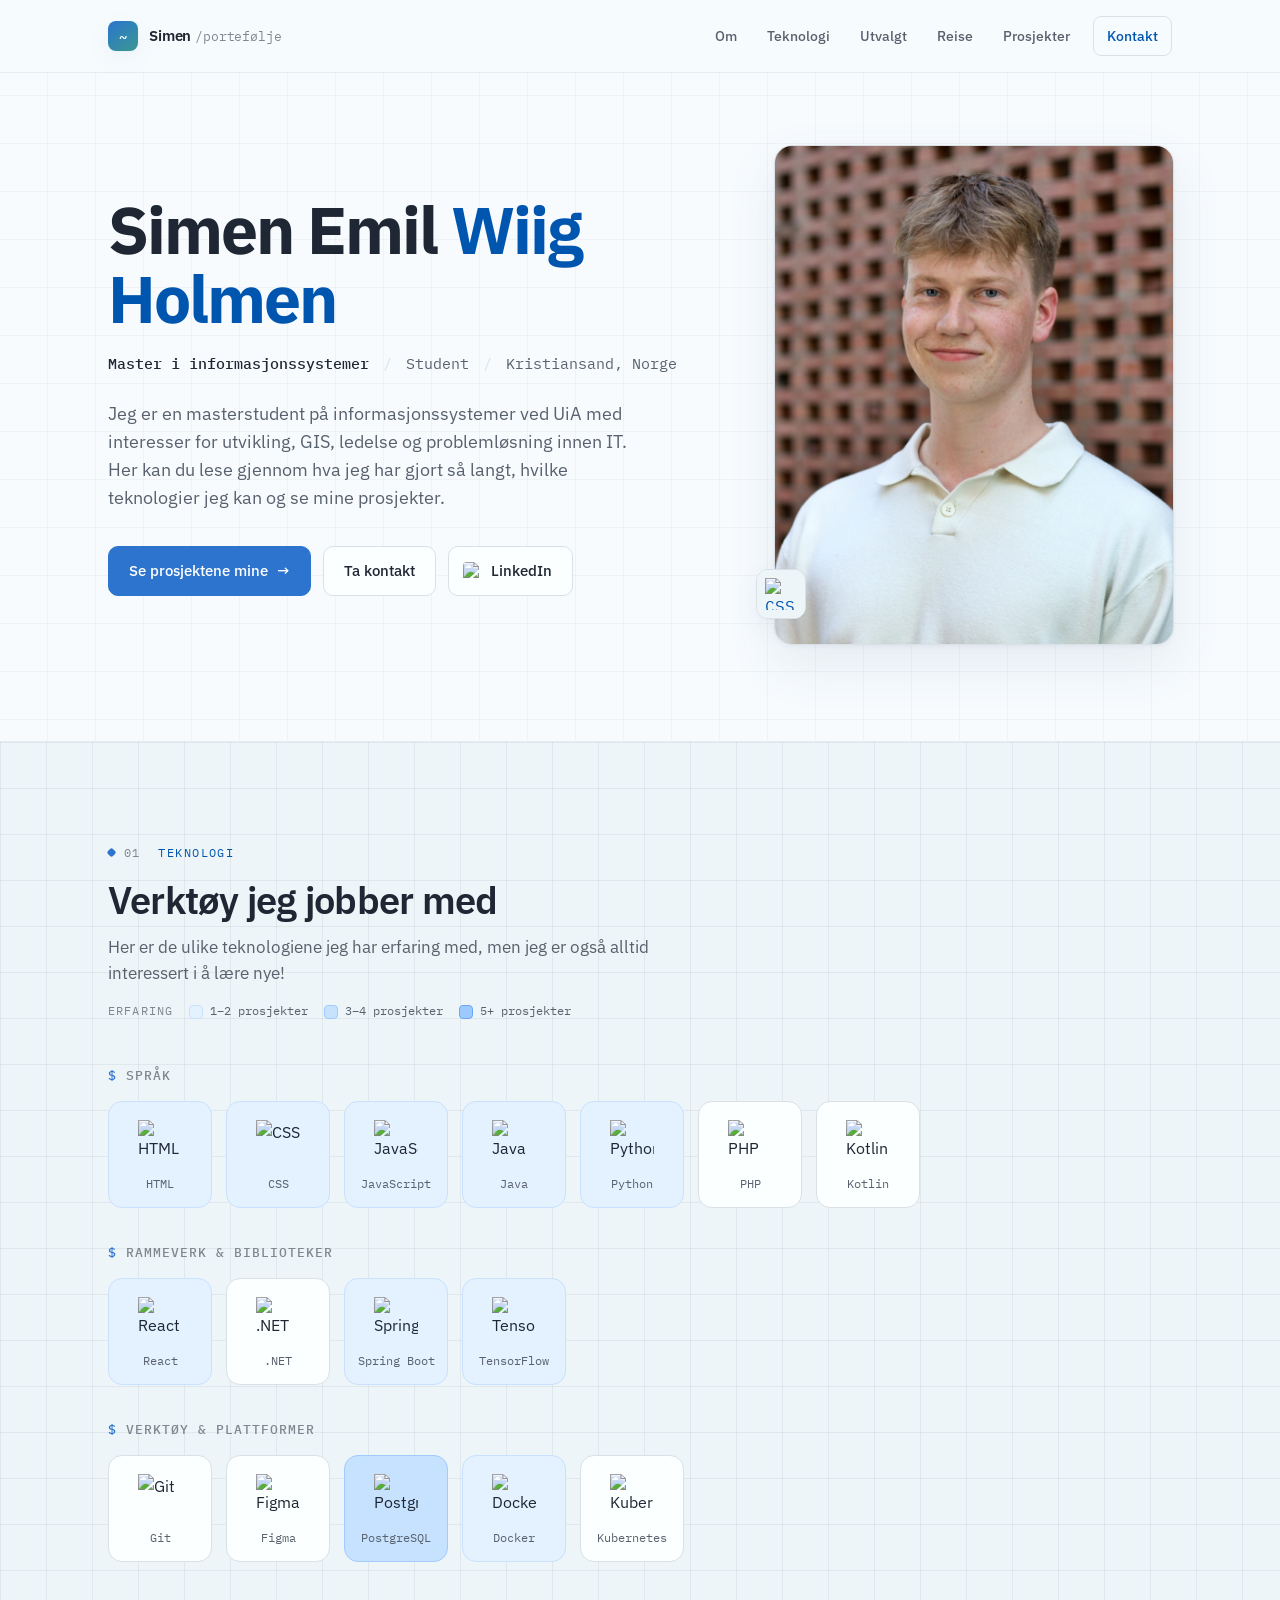
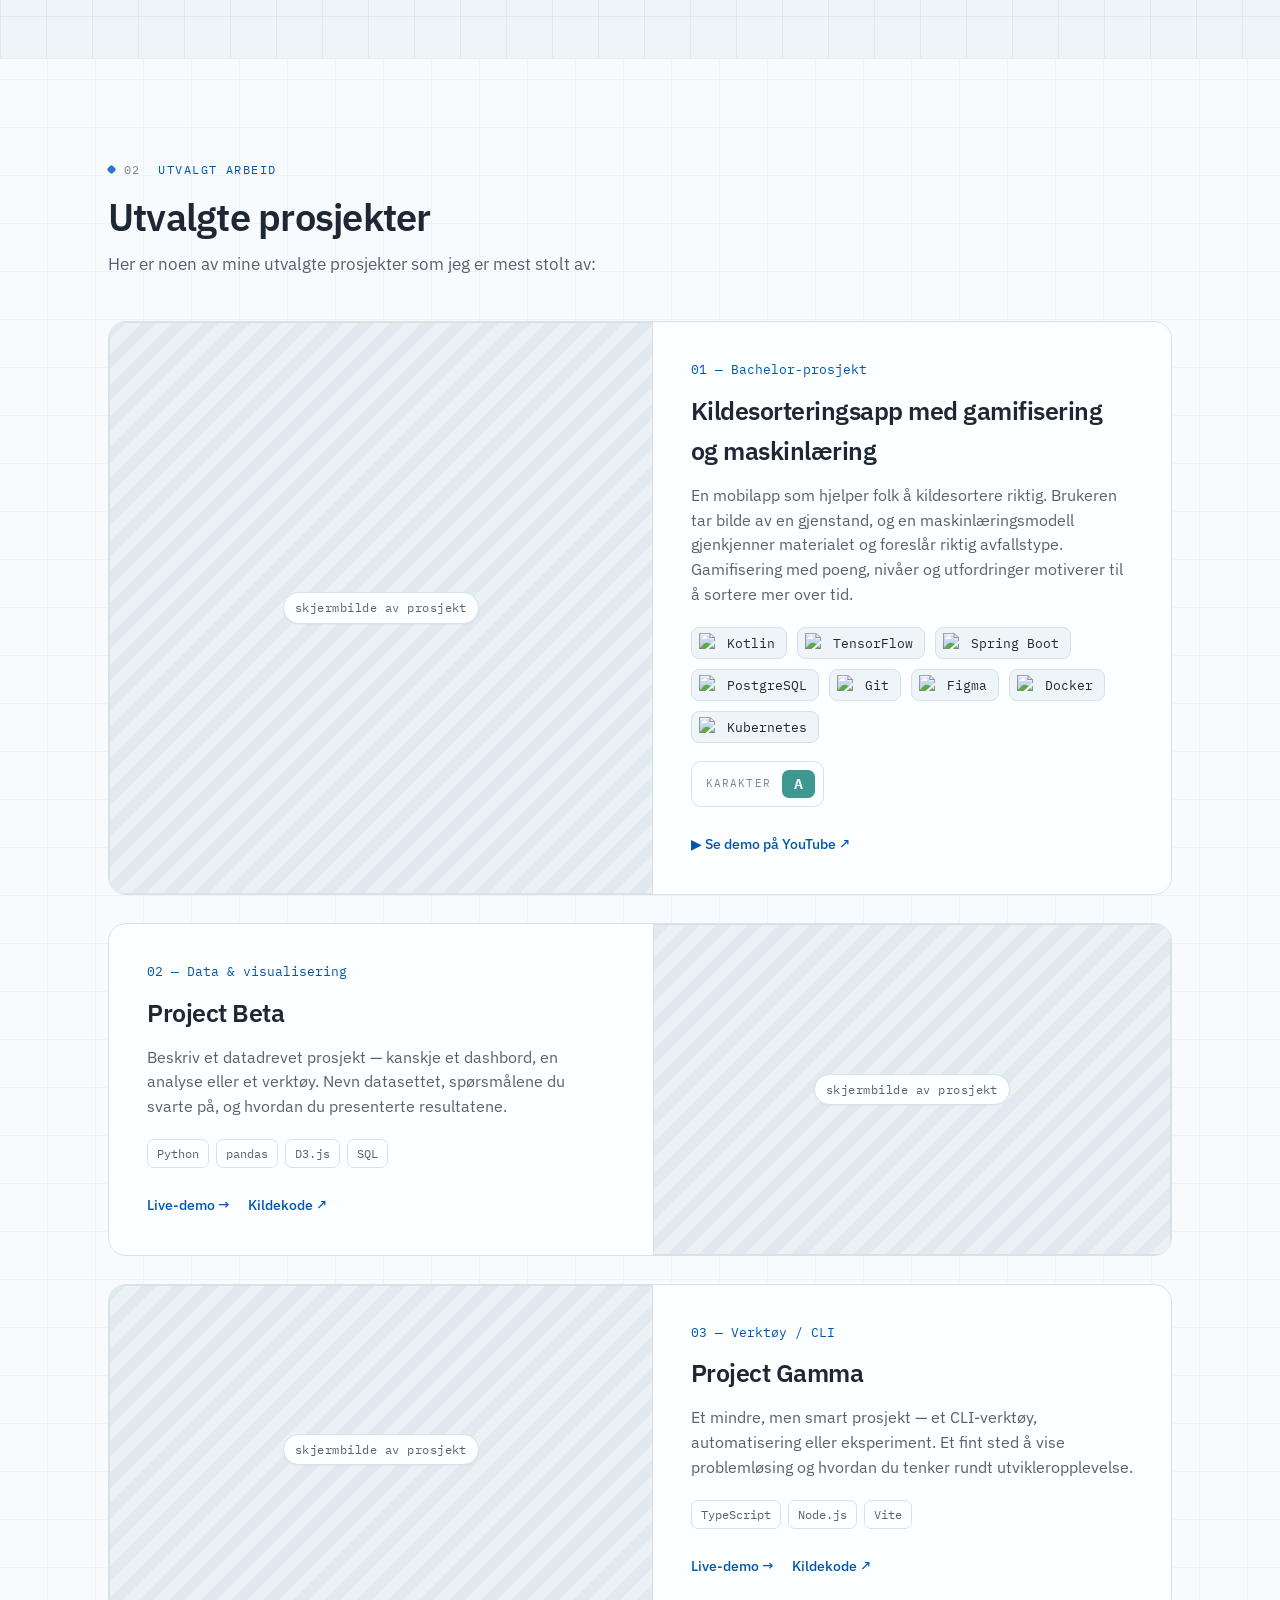
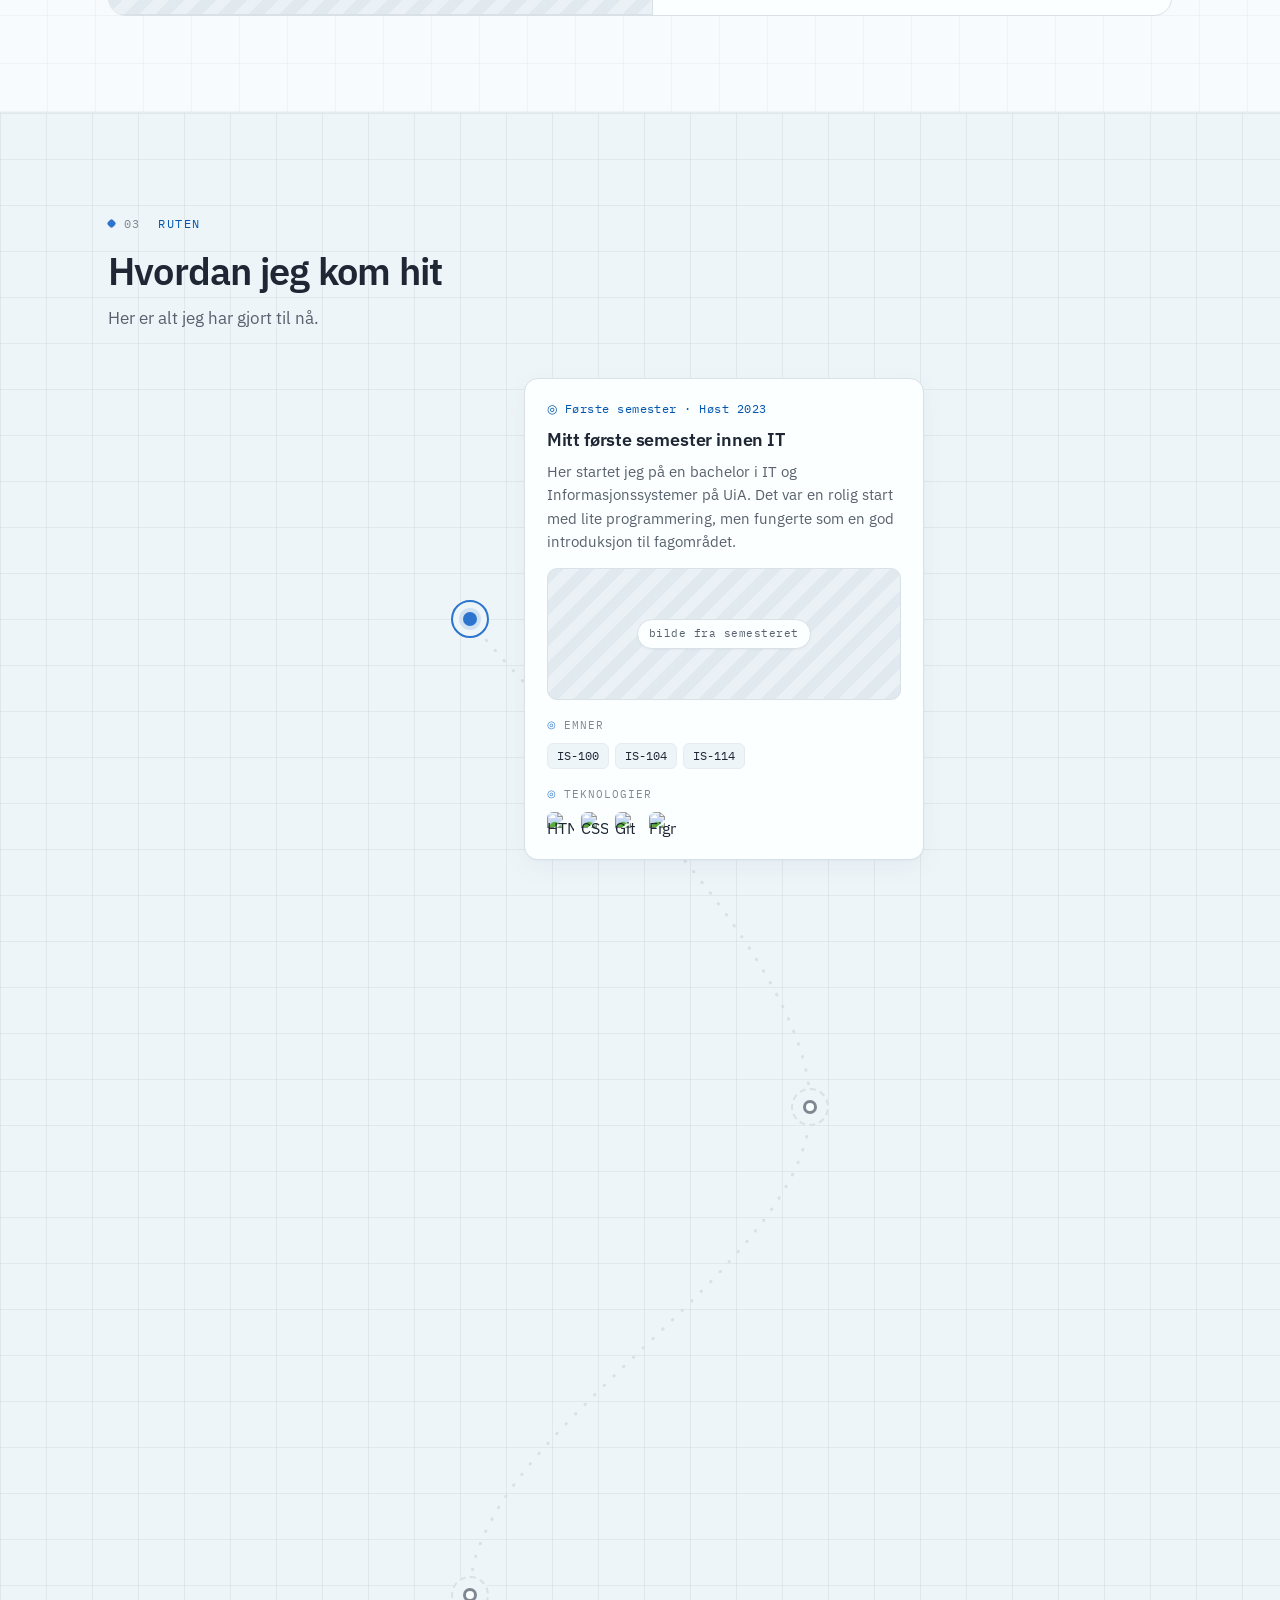
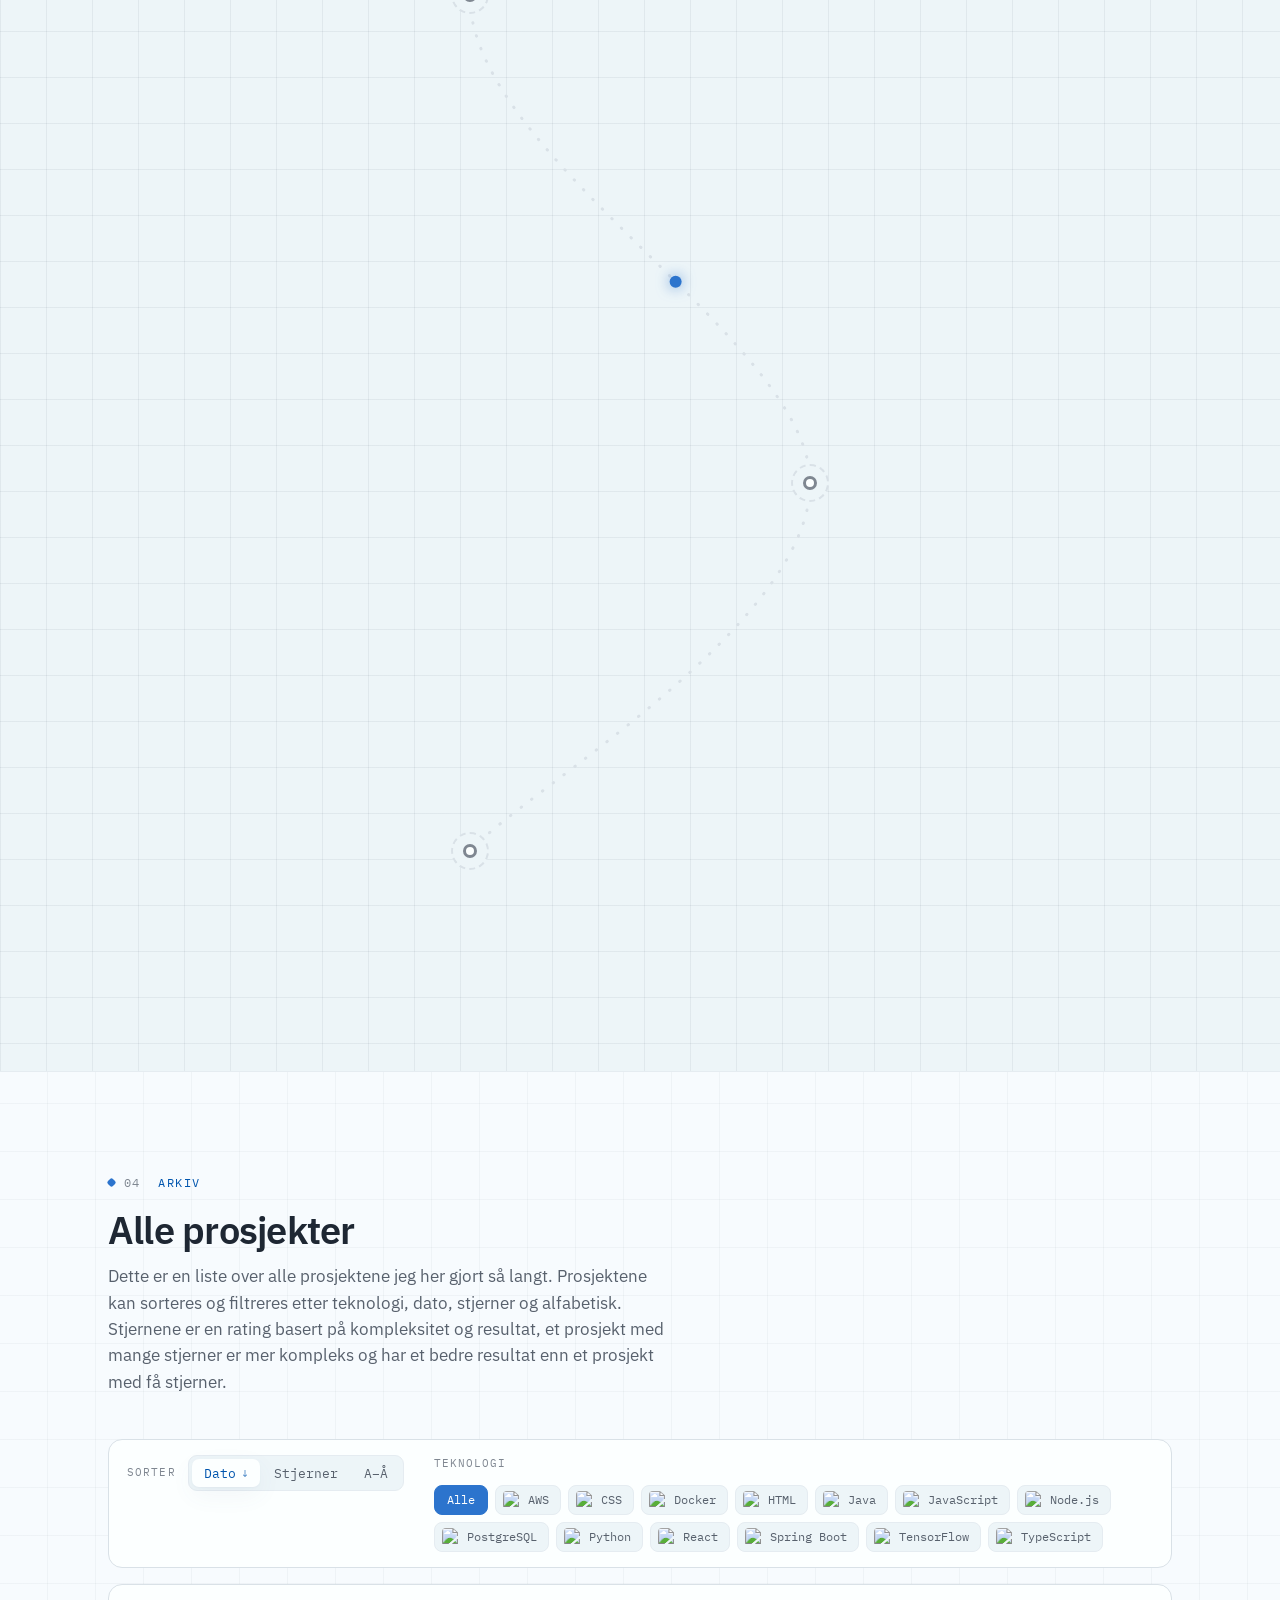
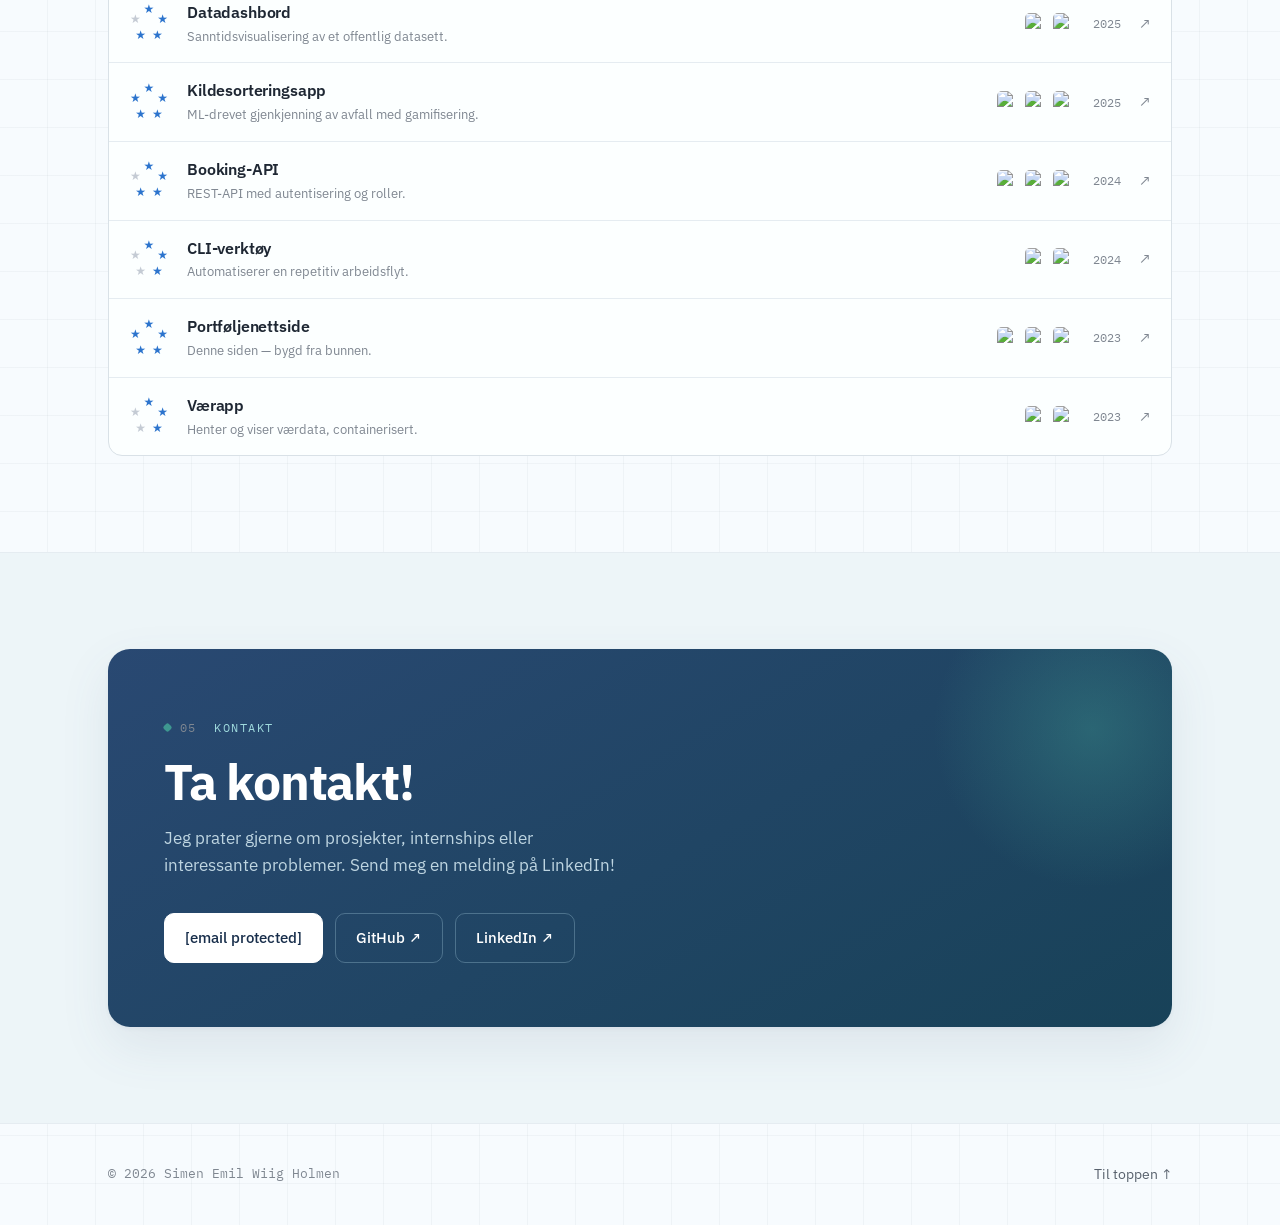
==== Portfolio.html @ 0ea74e47 "første versjon" ====
<!DOCTYPE html>
<html lang="nb">

<head>
  <meta charset="UTF-8" />
  <meta name="viewport" content="width=device-width, initial-scale=1.0" />
  <title>Portefølje — Skisse</title>
  <link rel="preconnect" href="https://fonts.googleapis.com" />
  <link rel="preconnect" href="https://fonts.gstatic.com" crossorigin />
  <link
    href="https://fonts.googleapis.com/css2?family=IBM+Plex+Mono:wght@400;500;600&family=IBM+Plex+Sans:wght@400;500;600;700&display=swap"
    rel="stylesheet" />
  <style>
    :root {
      --bg: oklch(0.986 0.006 230);
      --bg-2: oklch(0.965 0.009 225);
      --card: oklch(0.998 0.004 230);
      --ink: oklch(0.27 0.025 255);
      --ink-soft: oklch(0.49 0.022 255);
      --ink-faint: oklch(0.62 0.018 255);
      --line: oklch(0.905 0.012 240);
      --line-soft: oklch(0.94 0.01 240);
      --grid: oklch(0.5 0.03 250 / 0.05);
      --grid-strong: oklch(0.5 0.03 250 / 0.09);
      --accent: oklch(0.56 0.155 256);
      --accent-ink: oklch(0.46 0.16 256);
      --accent-2: oklch(0.62 0.085 188);
      --accent-2-ink: oklch(0.5 0.09 188);
      --lvl1-bg: oklch(0.955 0.028 256);
      --lvl1-line: oklch(0.9 0.05 256);
      --lvl2-bg: oklch(0.905 0.058 256);
      --lvl2-line: oklch(0.83 0.09 256);
      --lvl3-bg: oklch(0.83 0.1 256);
      --lvl3-line: oklch(0.72 0.13 256);
      --shadow: 0 1px 2px oklch(0.5 0.05 255 / 0.04), 0 8px 24px oklch(0.5 0.05 255 / 0.06);
      --shadow-lg: 0 2px 4px oklch(0.5 0.05 255 / 0.05), 0 20px 50px oklch(0.5 0.05 255 / 0.10);
      --r: 14px;
      --maxw: 1120px;
      --sans: "IBM Plex Sans", system-ui, sans-serif;
      --mono: "IBM Plex Mono", ui-monospace, monospace;
    }

    * {
      box-sizing: border-box;
      margin: 0;
      padding: 0;
    }

    html {
      scroll-behavior: smooth;
      scroll-padding-top: 84px;
    }

    body {
      font-family: var(--sans);
      background-color: var(--bg);
      background-image:
        linear-gradient(var(--grid) 1px, transparent 1px),
        linear-gradient(90deg, var(--grid) 1px, transparent 1px);
      background-size: 48px 48px;
      background-position: -1px -1px;
      color: var(--ink);
      line-height: 1.6;
      -webkit-font-smoothing: antialiased;
      text-rendering: optimizeLegibility;
    }

    a {
      color: inherit;
      text-decoration: none;
    }

    .wrap {
      max-width: var(--maxw);
      margin: 0 auto;
      padding: 0 28px;
    }

    /* ---------- Mono label ---------- */
    .label {
      font-family: var(--mono);
      font-size: 12px;
      letter-spacing: 0.12em;
      text-transform: uppercase;
      color: var(--accent-ink);
      display: inline-flex;
      align-items: center;
      gap: 9px;
    }

    .label::before {
      content: "";
      width: 7px;
      height: 7px;
      border-radius: 2px;
      background: var(--accent);
      transform: rotate(45deg);
    }

    .label .num {
      color: var(--ink-faint);
    }

    /* ---------- Nav ---------- */
    header.nav {
      position: sticky;
      top: 0;
      z-index: 50;
      background: oklch(0.986 0.006 230 / 0.78);
      backdrop-filter: blur(14px) saturate(1.4);
      -webkit-backdrop-filter: blur(14px) saturate(1.4);
      border-bottom: 1px solid var(--line-soft);
    }

    .nav-inner {
      max-width: var(--maxw);
      margin: 0 auto;
      padding: 16px 28px;
      display: flex;
      align-items: center;
      justify-content: space-between;
    }

    .brand {
      display: flex;
      align-items: center;
      gap: 11px;
      font-weight: 600;
      font-size: 15px;
      letter-spacing: -0.01em;
    }

    .brand .mark {
      width: 30px;
      height: 30px;
      border-radius: 8px;
      background: linear-gradient(145deg, var(--accent), var(--accent-2));
      display: grid;
      place-items: center;
      color: white;
      font-family: var(--mono);
      font-weight: 600;
      font-size: 14px;
      box-shadow: var(--shadow);
    }

    .brand .dom {
      color: var(--ink-faint);
      font-family: var(--mono);
      font-weight: 400;
      font-size: 13px;
    }

    nav.links {
      display: flex;
      align-items: center;
      gap: 4px;
    }

    nav.links a {
      font-size: 14px;
      color: var(--ink-soft);
      font-weight: 500;
      padding: 8px 13px;
      border-radius: 8px;
      transition: color .18s, background .18s;
    }

    nav.links a:hover {
      color: var(--ink);
      background: var(--bg-2);
    }

    nav.links a.cta {
      color: var(--accent-ink);
      border: 1px solid var(--line);
      margin-left: 6px;
    }

    nav.links a.cta:hover {
      background: var(--accent);
      color: white;
      border-color: var(--accent);
    }

    .nav-toggle {
      display: none;
    }

    /* map-textured section */
    .mapsec {
      background-color: var(--bg-2);
      background-image:
        linear-gradient(var(--grid-strong) 1px, transparent 1px),
        linear-gradient(90deg, var(--grid-strong) 1px, transparent 1px);
      background-size: 46px 46px;
      border-block: 1px solid var(--line-soft);
    }

    /* ---------- Section scaffolding ---------- */
    section {
      padding: 96px 0;
    }

    .sec-head {
      margin-bottom: 44px;
    }

    .sec-head h2 {
      font-size: clamp(26px, 3.4vw, 38px);
      font-weight: 600;
      letter-spacing: -0.02em;
      margin-top: 14px;
      line-height: 1.15;
    }

    .sec-head p {
      color: var(--ink-soft);
      margin-top: 12px;
      max-width: 56ch;
      font-size: 16.5px;
    }

    /* ---------- Placeholder image ---------- */
    .ph {
      position: relative;
      overflow: hidden;
      background:
        repeating-linear-gradient(135deg,
          oklch(0.93 0.012 235) 0 11px,
          oklch(0.955 0.009 235) 11px 22px);
      border: 1px solid var(--line);
      display: grid;
      place-items: center;
      color: var(--ink-faint);
      font-family: var(--mono);
      font-size: 12px;
      letter-spacing: 0.04em;
    }

    .ph span {
      background: var(--card);
      padding: 5px 11px;
      border-radius: 100px;
      border: 1px solid var(--line);
      color: var(--ink-soft);
      box-shadow: 0 1px 2px oklch(0.5 0.05 255 / 0.05);
    }

    /* ---------- Hero ---------- */
    .hero {
      padding-top: 72px;
    }

    .hero-grid {
      display: grid;
      grid-template-columns: 1.4fr 1fr;
      gap: 56px;
      align-items: center;
    }

    .hero .avail {
      font-family: var(--mono);
      font-size: 12.5px;
      color: var(--accent-2-ink);
      display: inline-flex;
      align-items: center;
      gap: 8px;
      margin-bottom: 26px;
      border: 1px solid var(--line);
      padding: 6px 12px;
      border-radius: 100px;
      background: var(--card);
    }

    .hero .avail .dot {
      width: 8px;
      height: 8px;
      border-radius: 50%;
      background: var(--accent-2);
      box-shadow: 0 0 0 3px oklch(0.62 0.085 188 / 0.18);
    }

    .hero h1 {
      font-size: clamp(38px, 6vw, 66px);
      line-height: 1.04;
      letter-spacing: -0.03em;
      font-weight: 700;
    }

    .hero h1 .accent {
      color: var(--accent-ink);
    }

    .hero .role {
      font-family: var(--mono);
      font-size: 15px;
      color: var(--ink-soft);
      margin-top: 20px;
      display: flex;
      flex-wrap: wrap;
      gap: 8px 14px;
      align-items: center;
    }

    .hero .role b {
      color: var(--ink);
      font-weight: 500;
    }

    .hero .role .sep {
      color: var(--line);
    }

    .hero .lede {
      margin-top: 24px;
      font-size: 17.5px;
      color: var(--ink-soft);
      max-width: 50ch;
    }

    .hero .actions {
      margin-top: 34px;
      display: flex;
      flex-wrap: wrap;
      gap: 12px;
    }

    .btn {
      font-family: var(--sans);
      font-size: 14.5px;
      font-weight: 500;
      padding: 12px 20px;
      border-radius: 10px;
      cursor: pointer;
      display: inline-flex;
      align-items: center;
      gap: 9px;
      border: 1px solid var(--line);
      background: var(--card);
      color: var(--ink);
      transition: transform .16s, box-shadow .18s, background .18s, border-color .18s;
    }

    .btn:hover {
      transform: translateY(-2px);
      box-shadow: var(--shadow);
    }

    .btn.primary {
      background: var(--accent);
      color: white;
      border-color: var(--accent);
    }

    .btn.primary:hover {
      background: var(--accent-ink);
    }

    .btn-li {
      display: inline-flex;
      align-items: center;
      gap: 9px;
      padding-left: 14px;
    }

    .btn-li img {
      width: 19px;
      height: 19px;
      display: block;
      border-radius: 4px;
    }

    .btn .arr {
      transition: transform .18s;
    }

    .btn:hover .arr {
      transform: translateX(3px);
    }

    .hero-photo {
      aspect-ratio: 4 / 5;
      border-radius: 18px;
      box-shadow: var(--shadow-lg);
    }

    img.hero-photo {
      display: block;
      object-fit: cover;
      object-position: 50% 22%;
      border: 1px solid var(--line);
      background: var(--bg-2);
    }

    .hero-photo-wrap {
      position: relative;
    }

    .hero-photo-wrap .chip {
      position: absolute;
      left: -18px;
      bottom: 26px;
      background: var(--card);
      border: 1px solid var(--line);
      border-radius: 12px;
      padding: 12px 15px;
      box-shadow: var(--shadow);
      display: flex;
      gap: 11px;
      align-items: center;
    }

    .hero-photo-wrap .chip .ic {
      width: 48px;
      height: 48px;
      border-radius: 11px;
      background: var(--bg-2);
      display: grid;
      place-items: center;
      font-family: var(--mono);
      color: var(--accent-ink);
      font-size: 16px;
    }

    .hero-photo-wrap .chip .ic img {
      width: 32px;
      height: 32px;
      display: block;
      transition: opacity .18s ease;
    }

    .hero-photo-wrap .chip .coord {
      min-width: 0;
    }

    .hero-photo-wrap .chip .t {
      font-size: 12px;
      color: var(--ink-faint);
      font-family: var(--mono);
      transition: opacity .28s;
    }

    .hero-photo-wrap .chip .b {
      font-size: 13.5px;
      font-weight: 500;
      font-family: var(--mono);
      white-space: nowrap;
      letter-spacing: -0.01em;
      transition: opacity .28s;
    }

    /* ---------- Technologies ---------- */
    .tech-grid {
      display: grid;
      grid-template-columns: repeat(3, 1fr);
      gap: 18px;
    }

    .tech-card {
      background: var(--card);
      border: 1px solid var(--line);
      border-radius: var(--r);
      padding: 24px;
      transition: transform .18s, box-shadow .2s, border-color .2s;
    }

    .tech-card:hover {
      transform: translateY(-3px);
      box-shadow: var(--shadow);
      border-color: oklch(0.86 0.02 250);
    }

    .tech-card h3 {
      font-family: var(--mono);
      font-size: 12.5px;
      text-transform: uppercase;
      letter-spacing: 0.08em;
      color: var(--ink-faint);
      font-weight: 500;
      margin-bottom: 16px;
      display: flex;
      align-items: center;
      gap: 9px;
    }

    .tech-card h3 .k {
      color: var(--accent);
    }

    .chips {
      display: flex;
      flex-wrap: wrap;
      gap: 8px;
    }

    .chip-tag {
      font-family: var(--mono);
      font-size: 13px;
      padding: 6px 11px;
      border-radius: 8px;
      background: var(--bg-2);
      border: 1px solid var(--line-soft);
      color: var(--ink);
      transition: background .16s, color .16s, border-color .16s;
    }

    .tech-card:hover .chip-tag {
      border-color: var(--line);
    }

    .chip-tag:hover {
      background: var(--accent);
      color: white;
      border-color: var(--accent);
    }

    /* individual skill tiles with usage tooltips */
    .skill-groups {
      display: flex;
      flex-direction: column;
      gap: 34px;
    }

    .grp-h {
      font-family: var(--mono);
      font-size: 12.5px;
      text-transform: uppercase;
      letter-spacing: 0.08em;
      color: var(--ink-faint);
      font-weight: 500;
      margin-bottom: 16px;
      display: flex;
      align-items: center;
      gap: 9px;
    }

    .grp-h .k {
      color: var(--accent);
    }

    .skills {
      display: flex;
      flex-wrap: wrap;
      gap: 14px;
    }

    .skill {
      position: relative;
      width: 104px;
      background: var(--card);
      border: 1px solid var(--line);
      border-radius: 14px;
      padding: 18px 10px 14px;
      display: flex;
      flex-direction: column;
      align-items: center;
      gap: 10px;
      transition: transform .18s, box-shadow .2s, border-color .2s;
      cursor: default;
    }

    .skill:hover {
      transform: translateY(-4px);
      box-shadow: var(--shadow);
      border-color: oklch(0.84 0.03 250);
      z-index: 6;
    }

    /* experience level tint — set by JS from project count */
    .skill.lvl-1 {
      background: var(--lvl1-bg);
      border-color: var(--lvl1-line);
    }

    .skill.lvl-2 {
      background: var(--lvl2-bg);
      border-color: var(--lvl2-line);
    }

    .skill.lvl-3 {
      background: var(--lvl3-bg);
      border-color: var(--lvl3-line);
    }

    .skill.lvl-3 .nm {
      color: var(--ink);
    }

    .lvl-legend {
      display: flex;
      flex-wrap: wrap;
      align-items: center;
      gap: 8px 16px;
      margin-top: 16px;
      font-family: var(--mono);
      font-size: 11.5px;
      color: var(--ink-faint);
    }

    .lvl-legend .ll-title {
      text-transform: uppercase;
      letter-spacing: 0.1em;
    }

    .lvl-legend .ll-item {
      display: inline-flex;
      align-items: center;
      gap: 7px;
      color: var(--ink-soft);
    }

    .lvl-legend .sw {
      width: 14px;
      height: 14px;
      border-radius: 4px;
      display: inline-block;
      border: 1px solid var(--line);
    }

    .lvl-legend .sw.lvl-1 {
      background: var(--lvl1-bg);
      border-color: var(--lvl1-line);
    }

    .lvl-legend .sw.lvl-2 {
      background: var(--lvl2-bg);
      border-color: var(--lvl2-line);
    }

    .lvl-legend .sw.lvl-3 {
      background: var(--lvl3-bg);
      border-color: var(--lvl3-line);
    }

    .skill img {
      width: 44px;
      height: 44px;
      display: block;
    }

    .skill .nm {
      font-family: var(--mono);
      font-size: 12px;
      color: var(--ink-soft);
    }

    .skill .tip {
      position: absolute;
      bottom: calc(100% + 12px);
      left: 50%;
      transform: translateX(-50%) translateY(6px);
      width: 192px;
      background: var(--card);
      border: 1px solid var(--line);
      border-radius: 12px;
      box-shadow: var(--shadow-lg);
      padding: 14px 16px;
      text-align: left;
      opacity: 0;
      visibility: hidden;
      transition: opacity .18s, transform .18s, visibility .18s;
      z-index: 10;
    }

    .skill:hover .tip {
      opacity: 1;
      visibility: visible;
      transform: translateX(-50%) translateY(0);
    }

    .skill .tip::after {
      content: "";
      position: absolute;
      top: 100%;
      left: 50%;
      transform: translateX(-50%);
      border: 7px solid transparent;
      border-top-color: var(--card);
    }

    .skill .tip b {
      font-size: 14px;
      font-weight: 600;
      display: flex;
      align-items: center;
      gap: 8px;
    }

    .skill .tip b::before {
      content: "◎";
      color: var(--accent);
      font-size: 12px;
    }

    .skill .tip .cap {
      font-family: var(--mono);
      font-size: 10.5px;
      text-transform: uppercase;
      letter-spacing: 0.1em;
      color: var(--ink-faint);
      display: block;
      margin-top: 11px;
    }

    .skill .tip .uses {
      display: flex;
      flex-direction: column;
      gap: 5px;
      margin-top: 6px;
    }

    .skill .tip .uses span {
      font-family: var(--mono);
      font-size: 12px;
      color: var(--ink-soft);
      display: flex;
      align-items: center;
      gap: 8px;
    }

    .skill .tip .uses span::before {
      content: "";
      width: 5px;
      height: 5px;
      border-radius: 50%;
      background: var(--accent-2);
      flex: 0 0 auto;
    }

    /* ---------- Highlighted projects ---------- */
    .feat {
      display: flex;
      flex-direction: column;
      gap: 28px;
    }

    .feat-card {
      display: grid;
      grid-template-columns: 1.05fr 1fr;
      gap: 0;
      background: var(--card);
      border: 1px solid var(--line);
      border-radius: 18px;
      overflow: hidden;
      transition: transform .2s, box-shadow .24s, border-color .2s;
    }

    .feat-card:hover {
      transform: translateY(-4px);
      box-shadow: var(--shadow-lg);
      border-color: oklch(0.84 0.03 250);
    }

    .feat-card:nth-child(even) .feat-media {
      order: 2;
    }

    .feat-media {
      min-height: 320px;
    }

    .feat-body {
      padding: 38px;
      display: flex;
      flex-direction: column;
    }

    .feat-body .idx {
      font-family: var(--mono);
      font-size: 13px;
      color: var(--accent-ink);
    }

    .feat-body h3 {
      font-size: 25px;
      letter-spacing: -0.02em;
      margin-top: 10px;
      font-weight: 600;
    }

    .feat-body p {
      color: var(--ink-soft);
      margin-top: 12px;
      font-size: 15.5px;
    }

    .feat-body .stack {
      display: flex;
      flex-wrap: wrap;
      gap: 7px;
      margin-top: 20px;
    }

    .feat-body .stack span {
      font-family: var(--mono);
      font-size: 12px;
      color: var(--ink-soft);
      border: 1px solid var(--line);
      padding: 4px 9px;
      border-radius: 7px;
    }

    .feat-body .flinks {
      margin-top: auto;
      padding-top: 26px;
      display: flex;
      gap: 18px;
    }

    .feat-body .flinks a {
      font-size: 14px;
      font-weight: 500;
      color: var(--accent-ink);
      display: inline-flex;
      align-items: center;
      gap: 7px;
    }

    .feat-body .flinks a:hover {
      text-decoration: underline;
    }

    /* icon-style tech row for a featured card (mirrors the Teknologi section) */
    .feat-body .feat-tech {
      display: flex;
      flex-wrap: wrap;
      gap: 10px;
      margin-top: 20px;
    }

    .feat-body .feat-tech .ft {
      display: inline-flex;
      align-items: center;
      gap: 8px;
      font-family: var(--mono);
      font-size: 12.5px;
      color: var(--ink);
      border: 1px solid var(--line);
      background: var(--bg-2);
      padding: 5px 11px 5px 7px;
      border-radius: 8px;
      transition: transform .16s, box-shadow .2s, border-color .2s;
    }

    .feat-body .feat-tech .ft:hover {
      transform: translateY(-2px);
      box-shadow: var(--shadow);
      border-color: var(--line);
    }

    .feat-body .feat-tech .ft img {
      width: 20px;
      height: 20px;
      display: block;
    }

    /* grade badge for school projects */
    .feat-body .grade {
      align-self: flex-start;
      display: inline-flex;
      align-items: center;
      gap: 11px;
      margin-top: 18px;
      padding: 8px 8px 8px 14px;
      border: 1px solid var(--line);
      border-radius: 10px;
      background: var(--card);
    }

    .feat-body .grade .gc {
      font-family: var(--mono);
      font-size: 11px;
      text-transform: uppercase;
      letter-spacing: 0.1em;
      color: var(--ink-faint);
    }

    .feat-body .grade .gv {
      font-family: var(--mono);
      font-weight: 600;
      font-size: 15px;
      color: white;
      background: var(--accent-2);
      border-radius: 7px;
      padding: 3px 12px;
      line-height: 1.5;
    }

    .feat-body .flinks a .yt {
      width: 18px;
      height: 18px;
      border-radius: 4px;
      background: oklch(0.58 0.21 27);
      display: inline-grid;
      place-items: center;
      color: white;
      font-size: 9px;
    }

    /* ---------- Story / route map ---------- */
    .journey {
      position: relative;
      margin-top: 8px;
    }

    .route {
      position: absolute;
      inset: 0;
      width: 100%;
      height: 100%;
      overflow: visible;
      pointer-events: none;
      z-index: 0;
    }

    .route path {
      fill: none;
    }

    .route-bg {
      stroke: var(--line);
      stroke-width: 3;
      stroke-dasharray: 0.5 13;
      stroke-linecap: round;
    }

    .route-fg {
      stroke: var(--accent);
      stroke-width: 3;
      stroke-dasharray: 0.5 13;
      stroke-linecap: round;
    }

    #routeMaskPath {
      stroke-dashoffset: 0;
    }

    .traveler {
      fill: var(--accent);
      opacity: 0;
      filter: drop-shadow(0 0 7px oklch(0.56 0.155 256 / 0.7));
      transition: opacity .25s;
    }

    .traveler-pulse {
      fill: var(--accent);
      opacity: 0;
      transform-box: fill-box;
      transform-origin: center;
    }

    .journey.travelling .traveler-pulse {
      animation: tpulse 1.9s ease-out infinite;
    }

    @keyframes tpulse {
      0% {
        transform: scale(.5);
        opacity: .45;
      }

      100% {
        transform: scale(3.4);
        opacity: 0;
      }
    }

    .stops {
      position: relative;
      z-index: 1;
    }

    .stop {
      position: relative;
      min-height: 488px;
    }

    .stop:last-child {
      min-height: 248px;
    }

    .pin {
      position: absolute;
      top: 50%;
      transform: translate(-50%, -50%);
      width: 38px;
      height: 38px;
      display: grid;
      place-items: center;
      z-index: 2;
    }

    .pin .ring {
      position: absolute;
      inset: 0;
      border-radius: 50%;
      border: 2px dashed var(--line);
      background: var(--bg-2);
      transition: border-color .35s, border-style .35s, transform .35s;
    }

    .pin .core {
      position: relative;
      width: 14px;
      height: 14px;
      border-radius: 50%;
      background: var(--card);
      border: 3px solid var(--ink-faint);
      transition: background .35s, border-color .35s, box-shadow .35s;
    }

    .stop.reached .pin .ring {
      border-color: var(--accent);
      border-style: solid;
    }

    .stop.reached .pin .core {
      background: var(--accent);
      border-color: var(--accent);
      box-shadow: 0 0 0 4px oklch(0.56 0.155 256 / 0.15);
    }

    .stop-dest.reached .pin .ring {
      border-color: var(--accent-2);
    }

    .stop-dest.reached .pin .core {
      background: var(--accent-2);
      border-color: var(--accent-2);
      box-shadow: 0 0 0 4px oklch(0.62 0.085 188 / 0.18);
    }

    /* alternating sides — pin offset from centre, card on the opposite side */
    .stop:nth-child(odd) .pin {
      left: 34%;
    }

    .stop:nth-child(even) .pin {
      left: 66%;
    }

    .stop-card {
      position: absolute;
      top: 50%;
      width: min(400px, 46%);
      background: var(--card);
      border: 1px solid var(--line);
      border-radius: 14px;
      padding: 20px 22px;
      box-shadow: var(--shadow);
      opacity: 0;
      transition: opacity .55s ease, transform .55s cubic-bezier(.2, .7, .2, 1);
    }

    .stop:nth-child(odd) .stop-card {
      left: calc(34% + 54px);
      transform: translateY(-50%) translateX(16px);
    }

    .stop:nth-child(even) .stop-card {
      right: calc(34% + 54px);
      transform: translateY(-50%) translateX(-16px);
    }

    .stop.reached .stop-card {
      opacity: 1;
      transform: translateY(-50%) translateX(0);
    }

    .stop-card .wp {
      font-family: var(--mono);
      font-size: 12px;
      letter-spacing: 0.04em;
      color: var(--accent-ink);
      margin-bottom: 8px;
    }

    .stop-dest .stop-card .wp {
      color: var(--accent-2-ink);
    }

    .stop-card h4 {
      font-size: 17.5px;
      font-weight: 600;
      letter-spacing: -0.01em;
    }

    .stop-card p {
      color: var(--ink-soft);
      font-size: 14.5px;
      margin-top: 6px;
    }

    /* richer stop cards: photo, courses, tech */
    .stop-photo {
      margin-top: 15px;
      height: 132px;
      border-radius: 10px;
    }

    .stop-photo span {
      font-size: 11px;
    }

    .stop-sub {
      font-family: var(--mono);
      font-size: 10.5px;
      text-transform: uppercase;
      letter-spacing: 0.1em;
      color: var(--ink-faint);
      display: flex;
      align-items: center;
      gap: 7px;
      margin: 17px 0 9px;
    }

    .stop-sub::before {
      content: "◎";
      color: var(--accent);
      font-size: 10px;
    }

    .stop-dest .stop-sub::before {
      color: var(--accent-2);
    }

    .stop-emner .emner-list {
      display: flex;
      flex-wrap: wrap;
      gap: 6px;
    }

    .stop-emner .emner-list span {
      font-family: var(--mono);
      font-size: 11.5px;
      color: var(--ink);
      border: 1px solid var(--line-soft);
      background: var(--bg-2);
      padding: 3px 9px;
      border-radius: 6px;
    }

    .stop-tech {
      display: flex;
      flex-wrap: wrap;
      gap: 7px;
    }

    .stop-tech .stech {
      position: relative;
      display: block;
      line-height: 0;
    }

    .stop-tech img {
      width: 27px;
      height: 27px;
      display: block;
      border-radius: 6px;
      transition: transform .16s;
    }

    .stop-tech .stech:hover img {
      transform: translateY(-3px);
    }

    /* shared hover tooltip for tech icons + emner chips */
    .has-tip {
      position: relative;
    }

    .has-tip::after {
      content: attr(data-tip);
      position: absolute;
      bottom: calc(100% + 9px);
      left: 50%;
      transform: translateX(-50%) translateY(4px);
      background: var(--ink);
      color: white;
      font-family: var(--mono);
      font-size: 11px;
      font-weight: 400;
      line-height: 1.3;
      white-space: nowrap;
      letter-spacing: 0.01em;
      padding: 6px 10px;
      border-radius: 7px;
      opacity: 0;
      visibility: hidden;
      pointer-events: none;
      transition: opacity .15s, transform .15s, visibility .15s;
      z-index: 20;
      box-shadow: var(--shadow-lg);
    }

    .has-tip::before {
      content: "";
      position: absolute;
      bottom: calc(100% + 4px);
      left: 50%;
      transform: translateX(-50%);
      border: 5px solid transparent;
      border-top-color: var(--ink);
      opacity: 0;
      visibility: hidden;
      pointer-events: none;
      transition: opacity .15s, visibility .15s;
      z-index: 21;
    }

    .has-tip:hover::after {
      opacity: 1;
      visibility: visible;
      transform: translateX(-50%) translateY(0);
    }

    .has-tip:hover::before {
      opacity: 1;
      visibility: visible;
    }

    @media (max-width: 760px) {
      .stop {
        min-height: 440px;
      }

      .stop:last-child {
        min-height: 300px;
      }

      .stop .pin {
        left: 22px !important;
      }

      .stop .stop-card,
      .stop:nth-child(odd) .stop-card,
      .stop:nth-child(even) .stop-card {
        left: 60px;
        right: 4px;
        width: auto;
        transform: translateY(-50%) translateX(12px);
      }

      .stop.reached .stop-card {
        transform: translateY(-50%) translateX(0);
      }
    }

    @media (prefers-reduced-motion: reduce) {
      .stop-card {
        opacity: 1 !important;
        transform: translateY(-50%) !important;
      }

      .journey.travelling .traveler-pulse {
        animation: none;
      }
    }

    /* ---------- All projects ---------- */
    /* compact, clickable archive list */
    .proj-list {
      display: flex;
      flex-direction: column;
      background: var(--card);
      border: 1px solid var(--line);
      border-radius: 14px;
      overflow: hidden;
    }

    .proj-row {
      display: grid;
      align-items: center;
      gap: 18px;
      grid-template-columns: auto minmax(0, 1fr) auto auto auto;
      padding: 15px 20px;
      border-bottom: 1px solid var(--line-soft);
      cursor: pointer;
      transition: background .15s;
    }

    .proj-row:last-of-type {
      border-bottom: none;
    }

    .proj-row:hover {
      background: var(--bg-2);
    }

    .proj-row:focus-visible {
      outline: 2px solid var(--accent);
      outline-offset: -2px;
    }

    .proj-row .pico {
      width: 38px;
      height: 38px;
      border-radius: 9px;
      background: var(--bg-2);
      display: grid;
      place-items: center;
      font-family: var(--mono);
      color: var(--accent-ink);
      font-size: 16px;
      border: 1px solid var(--line-soft);
    }

    .proj-row .meta {
      min-width: 0;
    }

    .proj-row .meta h4 {
      font-size: 15.5px;
      font-weight: 600;
      letter-spacing: -0.01em;
    }

    .proj-row .meta p {
      font-size: 13px;
      color: var(--ink-faint);
      margin-top: 2px;
      white-space: nowrap;
      overflow: hidden;
      text-overflow: ellipsis;
    }

    .proj-row .rtech {
      display: flex;
      gap: 6px;
    }

    .proj-row .rtech img {
      width: 22px;
      height: 22px;
      display: block;
      border-radius: 5px;
    }

    .proj-row .yr {
      font-family: var(--mono);
      font-size: 12px;
      color: var(--ink-faint);
    }

    .proj-row .arrow {
      color: var(--ink-faint);
      transition: color .16s, transform .16s;
      font-size: 15px;
    }

    .proj-row:hover .arrow {
      color: var(--accent);
      transform: translate(2px, -2px);
    }

    .proj-row .proj-detail {
      display: none;
    }

    /* star rating: 5 pips in a pentagon, filled count = data-rating */
    .stars {
      position: relative;
      width: 40px;
      height: 40px;
      flex: 0 0 auto;
    }

    .stars .s {
      position: absolute;
      transform: translate(-50%, -50%);
      font-size: 12px;
      line-height: 1;
      color: oklch(0.84 0.014 250);
    }

    .stars .s.on {
      color: var(--accent);
    }

    .pd-head .stars-static {
      position: relative;
      width: 46px;
      height: 46px;
      flex: 0 0 auto;
    }

    .pd-head .stars-static .s {
      position: absolute;
      transform: translate(-50%, -50%);
      font-size: 14px;
      line-height: 1;
      color: oklch(0.84 0.014 250);
    }

    .pd-head .stars-static .s.on {
      color: var(--accent);
    }

    /* project detail modal */
    .proj-modal {
      position: fixed;
      inset: 0;
      z-index: 200;
      display: none;
    }

    .proj-modal.open {
      display: grid;
      place-items: center;
    }

    .proj-modal .backdrop {
      position: absolute;
      inset: 0;
      background: oklch(0.25 0.03 255 / 0.46);
      backdrop-filter: blur(3px);
      -webkit-backdrop-filter: blur(3px);
      animation: pmFade .2s ease;
    }

    .proj-modal .dialog {
      position: relative;
      width: min(560px, 92vw);
      max-height: 86vh;
      overflow: auto;
      background: var(--card);
      border: 1px solid var(--line);
      border-radius: 18px;
      box-shadow: var(--shadow-lg);
      padding: 34px 36px;
      animation: pmRise .26s cubic-bezier(.2, .7, .2, 1);
    }

    @keyframes pmFade {
      from {
        opacity: 0;
      }
    }

    @keyframes pmRise {
      from {
        opacity: 0;
        transform: translateY(14px) scale(.98);
      }
    }

    .proj-modal .x {
      position: absolute;
      top: 16px;
      right: 16px;
      width: 34px;
      height: 34px;
      border-radius: 9px;
      border: 1px solid var(--line);
      background: var(--bg-2);
      color: var(--ink-soft);
      font-size: 16px;
      cursor: pointer;
      display: grid;
      place-items: center;
      transition: background .15s, color .15s;
    }

    .proj-modal .x:hover {
      background: var(--accent);
      color: white;
      border-color: var(--accent);
    }

    .pd-head {
      display: flex;
      align-items: center;
      gap: 12px;
    }

    .pd-head .pico {
      width: 40px;
      height: 40px;
      border-radius: 10px;
      background: var(--bg-2);
      display: grid;
      place-items: center;
      font-family: var(--mono);
      color: var(--accent-ink);
      font-size: 17px;
      border: 1px solid var(--line-soft);
    }

    .pd-head .yr {
      font-family: var(--mono);
      font-size: 12.5px;
      color: var(--ink-faint);
    }

    .proj-modal h3 {
      font-size: 23px;
      font-weight: 600;
      letter-spacing: -0.02em;
      margin-top: 18px;
    }

    .proj-modal .dialog>p {
      color: var(--ink-soft);
      font-size: 15px;
      margin-top: 12px;
    }

    .pd-links {
      display: flex;
      flex-wrap: wrap;
      gap: 16px;
      margin-top: 24px;
    }

    .pd-links a {
      font-family: var(--mono);
      font-size: 13.5px;
      color: var(--accent-ink);
      font-weight: 500;
    }

    .pd-links a:hover {
      text-decoration: underline;
    }

    /* archive sort + filter toolbar */
    .proj-toolbar {
      display: flex;
      flex-wrap: wrap;
      gap: 16px 30px;
      align-items: flex-start;
      justify-content: space-between;
      margin-bottom: 16px;
      padding: 15px 18px;
      background: var(--card);
      border: 1px solid var(--line);
      border-radius: 14px;
    }

    .pt-group {
      display: flex;
      align-items: center;
      gap: 12px;
      flex-wrap: wrap;
      min-width: 0;
    }

    .pt-filter {
      flex: 1 1 360px;
    }

    .pt-label {
      font-family: var(--mono);
      font-size: 11px;
      text-transform: uppercase;
      letter-spacing: 0.1em;
      color: var(--ink-faint);
      flex: 0 0 auto;
    }

    .pt-seg {
      display: inline-flex;
      background: var(--bg-2);
      border: 1px solid var(--line-soft);
      border-radius: 9px;
      padding: 3px;
      gap: 2px;
    }

    .pt-btn {
      font-family: var(--mono);
      font-size: 12.5px;
      color: var(--ink-soft);
      padding: 6px 12px;
      border-radius: 7px;
      border: none;
      background: none;
      cursor: pointer;
      display: inline-flex;
      align-items: center;
      gap: 6px;
      transition: background .15s, color .15s;
    }

    .pt-btn:hover {
      color: var(--ink);
    }

    .pt-btn.active {
      background: var(--card);
      color: var(--accent-ink);
      box-shadow: var(--shadow);
    }

    .pt-btn .dir {
      font-size: 10px;
      opacity: .85;
    }

    .pt-techs {
      display: flex;
      flex-wrap: wrap;
      gap: 7px;
    }

    .pt-tech {
      display: inline-flex;
      align-items: center;
      gap: 7px;
      cursor: pointer;
      font-family: var(--mono);
      font-size: 12px;
      color: var(--ink-soft);
      background: var(--bg-2);
      border: 1px solid var(--line-soft);
      padding: 5px 11px 5px 7px;
      border-radius: 8px;
      transition: background .15s, color .15s, border-color .15s;
    }

    .pt-tech img {
      width: 18px;
      height: 18px;
      display: block;
      border-radius: 4px;
    }

    .pt-tech:hover {
      border-color: var(--line);
      color: var(--ink);
    }

    .pt-tech.active {
      background: var(--accent);
      color: white;
      border-color: var(--accent);
    }

    .pt-tech.all {
      padding: 5px 12px;
    }

    .proj-empty {
      display: none;
      text-align: center;
      padding: 34px;
      color: var(--ink-faint);
      font-family: var(--mono);
      font-size: 13px;
    }

    .proj-empty.show {
      display: block;
    }

    .proj-row.is-last {
      border-bottom: none;
    }

    /* ---------- Contact ---------- */
    .contact {
      background: var(--bg-2);
      border-top: 1px solid var(--line-soft);
      border-bottom: 1px solid var(--line-soft);
    }

    .contact-card {
      background: linear-gradient(150deg, oklch(0.4 0.08 256), oklch(0.36 0.06 235));
      border-radius: 22px;
      padding: 64px 56px;
      color: white;
      position: relative;
      overflow: hidden;
      box-shadow: var(--shadow-lg);
    }

    .contact-card::after {
      content: "";
      position: absolute;
      right: -80px;
      top: -80px;
      width: 320px;
      height: 320px;
      background: radial-gradient(circle, oklch(0.62 0.085 188 / 0.4), transparent 70%);
    }

    .contact-card .label {
      color: oklch(0.85 0.06 200);
      position: relative;
    }

    .contact-card .label::before {
      background: var(--accent-2);
    }

    .contact-card h2 {
      font-size: clamp(30px, 4.5vw, 50px);
      letter-spacing: -0.025em;
      margin-top: 16px;
      font-weight: 700;
      line-height: 1.08;
      position: relative;
    }

    .contact-card p {
      color: oklch(0.86 0.03 230);
      margin-top: 16px;
      font-size: 17px;
      max-width: 46ch;
      position: relative;
    }

    .contact-actions {
      margin-top: 34px;
      display: flex;
      flex-wrap: wrap;
      gap: 12px;
      position: relative;
    }

    .btn.light {
      background: white;
      color: oklch(0.3 0.06 256);
      border-color: white;
    }

    .btn.light:hover {
      background: oklch(0.95 0.01 230);
    }

    .btn.ghost {
      background: transparent;
      color: white;
      border-color: oklch(0.75 0.05 230 / 0.4);
    }

    .btn.ghost:hover {
      background: oklch(1 0 0 / 0.1);
      border-color: white;
    }

    /* ---------- Footer ---------- */
    footer.foot {
      padding: 40px 0;
    }

    .foot-inner {
      display: flex;
      align-items: center;
      justify-content: space-between;
      flex-wrap: wrap;
      gap: 16px;
    }

    .foot-inner .l {
      font-family: var(--mono);
      font-size: 13px;
      color: var(--ink-faint);
    }

    .foot-inner .r {
      display: flex;
      gap: 18px;
    }

    .foot-inner .r a {
      font-size: 13.5px;
      color: var(--ink-soft);
    }

    .foot-inner .r a:hover {
      color: var(--accent-ink);
    }

    /* ---------- Reveal ---------- */
    .reveal {
      opacity: 0;
      transform: translateY(22px);
      transition: opacity .7s cubic-bezier(.2, .7, .2, 1), transform .7s cubic-bezier(.2, .7, .2, 1);
    }

    .reveal.in {
      opacity: 1;
      transform: none;
    }

    @media (prefers-reduced-motion: reduce) {
      html {
        scroll-behavior: auto;
      }

      .reveal {
        opacity: 1;
        transform: none;
        transition: none;
      }
    }

    /* ---------- Responsive ---------- */
    @media (max-width: 900px) {
      section {
        padding: 72px 0;
      }

      .hero-grid {
        grid-template-columns: 1fr;
        gap: 40px;
      }

      .hero-photo-wrap {
        max-width: 380px;
      }

      .story-grid {
        grid-template-columns: 1fr;
        gap: 36px;
      }

      .tech-grid {
        grid-template-columns: 1fr;
      }

      .feat-card {
        grid-template-columns: 1fr;
      }

      .feat-card:nth-child(even) .feat-media {
        order: 0;
      }

      .feat-media {
        min-height: 220px;
      }

      .proj-row .rtech {
        display: none;
      }

      nav.links {
        display: none;
      }
    }

    @media (max-width: 560px) {
      .proj-row .meta p {
        display: none;
      }

      .proj-row {
        gap: 14px;
        padding: 14px 16px;
      }

      .contact-card {
        padding: 44px 28px;
      }

      .feat-body {
        padding: 28px;
      }
    }
  </style>
</head>

<body>

  <!-- ============ NAV ============ -->
  <header class="nav">
    <div class="nav-inner">
      <a href="#top" class="brand">
        <span class="mark">~</span>
        <span>Simen <span class="dom">/portefølje</span></span>
      </a>
      <nav class="links">
        <a href="#about">Om</a>
        <a href="#tech">Teknologi</a>
        <a href="#work">Utvalgt</a>
        <a href="#story">Reise</a>
        <a href="#projects">Prosjekter</a>
        <a href="#contact" class="cta">Kontakt</a>
      </nav>
    </div>
  </header>

  <main id="top">

    <!-- ============ HERO / ABOUT ============ -->
    <section class="hero" id="about">
      <div class="wrap">
        <div class="hero-grid">
          <div class="reveal">
            <h1>Simen Emil <span class="accent">Wiig Holmen</span></h1>
            <div class="role" style="width: 610px">
              <b>Master i informasjonssystemer</b> <span class="sep">/</span>
              <span>Student</span> <span class="sep">/</span>
              <span>Kristiansand, Norge</span> <span class="sep">
              </span>
              <span>
              </span>
            </div>
            <p class="lede">Jeg er en masterstudent på informasjonssystemer ved UiA med interesser for utvikling, GIS,
              ledelse og problemløsning innen IT. Her kan du lese gjennom hva jeg har gjort så langt, hvilke teknologier
              jeg kan og se mine prosjekter.</p>
            <div class="actions">
              <a href="#work" class="btn primary">Se prosjektene mine <span class="arr">→</span></a>
              <a href="#contact" class="btn">Ta kontakt</a>
              <a href="https://www.linkedin.com/" target="_blank" rel="noopener" class="btn btn-li"><img alt="LinkedIn"
                  loading="lazy" src="https://skillicons.dev/icons?i=linkedin" />LinkedIn</a>
            </div>
          </div>
          <div class="hero-photo-wrap reveal">
            <img class="hero-photo" style="width: 400px" src="assets/portrait-web.jpg"
              alt="Portrett av Simen Emil Wiig Holmen" />
            <div class="chip" id="techChip" style="border-radius: 12px; padding: 0px">
              <div class="ic"><img id="techChipIcon" alt="" loading="lazy" src="https://skillicons.dev/icons?i=html" />
              </div>
            </div>
          </div>
        </div>
      </div>
    </section>

    <!-- ============ TECHNOLOGIES ============ -->
    <section id="tech" class="mapsec">
      <div class="wrap">
        <div class="sec-head reveal">
          <span class="label"><span class="num">01</span> &nbsp;Teknologi</span>
          <h2>Verktøy jeg jobber med</h2>
          <p>Her er de ulike teknologiene jeg har erfaring med, men jeg er også alltid interessert i å lære nye!</p>
          <div class="lvl-legend">
            <span class="ll-title">Erfaring</span>
            <span class="ll-item"><span class="sw lvl-1"></span>1–2 prosjekter</span>
            <span class="ll-item"><span class="sw lvl-2"></span>3–4 prosjekter</span>
            <span class="ll-item"><span class="sw lvl-3"></span>5+ prosjekter</span>
          </div>
        </div>
        <div class="skill-groups">
          <div class="skill-group reveal">
            <h3 class="grp-h"><span class="k">$</span> Språk</h3>
            <div class="skills">
              <div class="skill">
                <img alt="HTML" loading="lazy" src="https://skillicons.dev/icons?i=html" />
                <span class="nm">HTML</span>
                <span class="tip"><b>HTML</b><span class="cap">brukt i</span><span
                    class="uses"><span>IS-114</span><span>IS-200</span><span>Portefølje-prosjekt</span></span></span>
              </div>
              <div class="skill">
                <img alt="CSS" loading="lazy" src="https://skillicons.dev/icons?i=css" />
                <span class="nm">CSS</span>
                <span class="tip"><b>CSS</b><span class="cap">brukt i</span><span
                    class="uses"><span>IS-114</span><span>Portefølje-prosjekt</span></span></span>
              </div>
              <div class="skill">
                <img alt="JavaScript" loading="lazy" src="https://skillicons.dev/icons?i=js" />
                <span class="nm">JavaScript</span>
                <span class="tip"><b>JavaScript</b><span class="cap">brukt i</span><span
                    class="uses"><span>IS-202</span><span>Portefølje-prosjekt</span></span></span>
              </div>
              <div class="skill">
                <img alt="Java" loading="lazy" src="https://skillicons.dev/icons?i=java" />
                <span class="nm">Java</span>
                <span class="tip"><b>Java</b><span class="cap">brukt i</span><span
                    class="uses"><span>IS-110</span></span></span>
              </div>
              <div class="skill">
                <img alt="Python" loading="lazy" src="https://skillicons.dev/icons?i=python" />
                <span class="nm">Python</span>
                <span class="tip"><b>Python</b><span class="cap">brukt i</span><span
                    class="uses"><span>IS-211</span><span>Padelturnering-prosjekt</span></span></span>
              </div>
              <div class="skill">
                <img alt="PHP" loading="lazy" src="https://skillicons.dev/icons?i=php" />
                <span class="nm">PHP</span>
                <span class="tip"><b>PHP</b></span>
              </div>
              <div class="skill">
                <img alt="Kotlin" loading="lazy" src="https://skillicons.dev/icons?i=kotlin" />
                <span class="nm">Kotlin</span>
                <span class="tip"><b>Kotlin</b></span>
              </div>
            </div>
          </div>

          <div class="skill-group reveal">
            <h3 class="grp-h"><span class="k">$</span> Rammeverk &amp; biblioteker</h3>
            <div class="skills">
              <div class="skill">
                <img alt="React" loading="lazy" src="https://skillicons.dev/icons?i=react" />
                <span class="nm">React</span>
                <span class="tip"><b>React</b><span class="cap">brukt i</span><span
                    class="uses"><span>IS-218</span><span>Portefølje-prosjekt</span></span></span>
              </div>
              <div class="skill">
                <img alt=".NET" loading="lazy" src="https://skillicons.dev/icons?i=dotnet" />
                <span class="nm">.NET</span>
                <span class="tip"><b>.NET</b><span class="cap">brukt i</span><span
                    class="uses"><span>IS-202</span></span></span>
              </div>
              <div class="skill">
                <img alt="Spring Boot" loading="lazy" src="https://skillicons.dev/icons?i=spring" />
                <span class="nm">Spring Boot</span>
                <span class="tip"><b>Spring Boot</b></span>
              </div>
              <div class="skill">
                <img alt="TensorFlow" loading="lazy" src="https://skillicons.dev/icons?i=tensorflow" />
                <span class="nm">TensorFlow</span>
                <span class="tip"><b>TensorFlow</b></span>
              </div>
            </div>
          </div>

          <div class="skill-group reveal">
            <h3 class="grp-h"><span class="k">$</span> Verktøy &amp; plattformer</h3>
            <div class="skills">
              <div class="skill">
                <img alt="Git" loading="lazy" src="https://skillicons.dev/icons?i=git" />
                <span class="nm">Git</span>
                <span class="tip"><b>Git</b><span class="cap">brukt i</span><span
                    class="uses"><span>IS-114</span></span></span>
              </div>
              <div class="skill">
                <img alt="Figma" loading="lazy" src="https://skillicons.dev/icons?i=figma" />
                <span class="nm">Figma</span>
                <span class="tip"><b>Figma</b><span class="cap">brukt i</span><span
                    class="uses"><span>IS-104</span><span>LA i
                      IS-104</span><span>IS-112</span><span>IS-200</span></span></span>
              </div>
              <div class="skill">
                <img alt="PostgreSQL" loading="lazy" src="https://skillicons.dev/icons?i=postgres" />
                <span class="nm">PostgreSQL</span>
                <span class="tip"><b>PostgreSQL</b><span class="cap">brukt i</span><span
                    class="uses"><span>IS-218</span><span>IS-309</span></span></span>
              </div>
              <div class="skill">
                <img alt="Docker" loading="lazy" src="https://skillicons.dev/icons?i=docker" />
                <span class="nm">Docker</span>
                <span class="tip"><b>Docker</b><span class="cap">brukt i</span><span
                    class="uses"><span>IS-105</span><span>IS-202</span><span>IS-218</span></span></span>
              </div>
              <div class="skill">
                <img alt="Kubernetes" loading="lazy" src="https://skillicons.dev/icons?i=kubernetes" />
                <span class="nm">Kubernetes</span>
                <span class="tip"><b>Kubernetes</b></span>
              </div>
            </div>
          </div>
        </div>
      </div>
    </section>

    <!-- ============ HIGHLIGHTED PROJECTS ============ -->
    <section id="work">
      <div class="wrap">
        <div class="sec-head reveal">
          <span class="label"><span class="num">02</span> &nbsp;Utvalgt arbeid</span>
          <h2>Utvalgte prosjekter</h2>
          <p>Her er noen av mine utvalgte prosjekter som jeg er mest stolt av:</p>
        </div>
        <div class="feat">

          <article class="feat-card reveal">
            <div class="ph feat-media"><span>skjermbilde av prosjekt</span></div>
            <div class="feat-body">
              <span class="idx">01 — Bachelor-prosjekt</span>
              <h3>Kildesorteringsapp med gamifisering og maskinlæring</h3>
              <p>En mobilapp som hjelper folk å kildesortere riktig. Brukeren tar bilde av en gjenstand, og en
                maskinlæringsmodell gjenkjenner materialet og foreslår riktig avfallstype. Gamifisering med poeng,
                nivåer og utfordringer motiverer til å sortere mer over tid.</p>
              <div class="feat-tech">
                <span class="ft"><img alt="Kotlin" loading="lazy"
                    src="https://skillicons.dev/icons?i=kotlin" />Kotlin</span>
                <span class="ft"><img alt="TensorFlow" loading="lazy"
                    src="https://skillicons.dev/icons?i=tensorflow" />TensorFlow</span>
                <span class="ft"><img alt="Spring Boot" loading="lazy"
                    src="https://skillicons.dev/icons?i=spring" />Spring Boot</span>
                <span class="ft"><img alt="PostgreSQL" loading="lazy"
                    src="https://skillicons.dev/icons?i=postgres" />PostgreSQL</span>
                <span class="ft"><img alt="Git" loading="lazy" src="https://skillicons.dev/icons?i=git" />Git</span>
                <span class="ft"><img alt="Figma" loading="lazy"
                    src="https://skillicons.dev/icons?i=figma" />Figma</span>
                <span class="ft"><img alt="Docker" loading="lazy"
                    src="https://skillicons.dev/icons?i=docker" />Docker</span>
                <span class="ft"><img alt="Kubernetes" loading="lazy"
                    src="https://skillicons.dev/icons?i=kubernetes" />Kubernetes</span>
              </div>
              <div class="grade">
                <span class="gc">Karakter</span>
                <span class="gv">A</span>
              </div>
              <div class="flinks">
                <a href="#">▶
                  Se demo på YouTube ↗</a>
              </div>
            </div>
          </article>

          <article class="feat-card reveal">
            <div class="ph feat-media"><span>skjermbilde av prosjekt</span></div>
            <div class="feat-body">
              <span class="idx">02 — Data &amp; visualisering</span>
              <h3>Project Beta</h3>
              <p>Beskriv et datadrevet prosjekt — kanskje et dashbord, en analyse eller et verktøy. Nevn datasettet,
                spørsmålene du svarte på, og hvordan du presenterte resultatene.</p>
              <div class="stack"><span>Python</span><span>pandas</span><span>D3.js</span><span>SQL</span></div>
              <div class="flinks">
                <a href="#">Live-demo →</a>
                <a href="#">Kildekode ↗</a>
              </div>
            </div>
          </article>

          <article class="feat-card reveal">
            <div class="ph feat-media"><span>skjermbilde av prosjekt</span></div>
            <div class="feat-body">
              <span class="idx">03 — Verktøy / CLI</span>
              <h3>Project Gamma</h3>
              <p>Et mindre, men smart prosjekt — et CLI-verktøy, automatisering eller eksperiment. Et fint sted å vise
                problemløsing og hvordan du tenker rundt utvikleropplevelse.</p>
              <div class="stack"><span>TypeScript</span><span>Node.js</span><span>Vite</span></div>
              <div class="flinks">
                <a href="#">Live-demo →</a>
                <a href="#">Kildekode ↗</a>
              </div>
            </div>
          </article>

        </div>
      </div>
    </section>

    <!-- ============ STORY / ROUTE MAP ============ -->
    <section id="story" class="mapsec">
      <div class="wrap">
        <div class="sec-head reveal">
          <span class="label"><span class="num">03</span> &nbsp;Ruten</span>
          <h2>Hvordan jeg kom hit</h2>
          <p>Her er alt jeg har gjort til nå.</p>
        </div>

        <div class="journey" id="journey">
          <svg class="route" preserveAspectRatio="none" aria-hidden="true">
            <defs>
              <mask id="routeMask">
                <path id="routeMaskPath" fill="none" stroke="#fff" stroke-width="8" stroke-linecap="round"
                  stroke-linejoin="round"></path>
              </mask>
            </defs>
            <path class="route-bg"></path>
            <g mask="url(#routeMask)">
              <path class="route-fg"></path>
            </g>
            <circle class="traveler-pulse" r="6"></circle>
            <circle class="traveler" r="6"></circle>
          </svg>

          <div class="stops">
            <div class="stop">
              <div class="pin"><span class="ring"></span><span class="core"></span></div>
              <div class="stop-card">
                <div class="wp">◎ Første semester · Høst 2023</div>
                <h4>Mitt første semester innen IT</h4>
                <p>Her startet jeg på en bachelor i IT og Informasjonssystemer på UiA. Det var en rolig start med lite
                  programmering, men fungerte som en god introduksjon til fagområdet.</p>
                <div class="stop-photo ph"><span>bilde fra semesteret</span></div>
                <div class="stop-emner">
                  <span class="stop-sub">Emner</span>
                  <div class="emner-list"><span class="has-tip"
                      data-tip="The role of digitalization within future societies">IS-100</span>
                      <span class="has-tip"data-tip="Digital Interaction Design">IS-104</span>
                      <span class="has-tip" data-tip="Introduksjon til samskaping i informasjonsystemer">IS-114</span>
                  </div>
                </div>
                <span class="stop-sub">Teknologier</span>
                <div class="stop-tech">
                  <span class="stech has-tip" data-tip="HTML"><img alt="HTML" loading="lazy"
                      src="https://skillicons.dev/icons?i=html" /></span>
                  <span class="stech has-tip" data-tip="CSS"><img alt="CSS" loading="lazy"
                      src="https://skillicons.dev/icons?i=css" /></span>
                  <span class="stech has-tip" data-tip="Git"><img alt="Git" loading="lazy"
                      src="https://skillicons.dev/icons?i=git" /></span>
                  <span class="stech has-tip" data-tip="Figma"><img alt="Figma" loading="lazy"
                      src="https://skillicons.dev/icons?i=figma" /></span>
                </div>
              </div>
            </div>

            <div class="stop">
              <div class="pin"><span class="ring"></span><span class="core"></span></div>
              <div class="stop-card">
                <div class="wp">◎ Andre semester · Vår 2024</div>
                <h4>Mitt andre semester </h4>
                <p>Det andre semesteret besto også mye av introduksjoner og teoretiske emner. Her ble jeg blant annet introdusert til objektorientert programmering i Java, Docker og terminalen. Jeg fikk også en stilling som studentmentor og læringsassistent i IS-104, hvor jeg fikk muligheten til å ta TFL-129 dette semesteret som forberedelse på mentorrollen til neste år.</p>
                <div class="stop-photo ph"><span>bilde fra semesteret</span></div>
                <div class="stop-emner">
                  <span class="stop-sub">Emner</span>
                  <div class="emner-list"><span class="has-tip" data-tip="Datakommunikasjon og operativsystemer">IS-105</span><span
                      class="has-tip" data-tip="Objektorientert programmering">IS-110</span><span class="has-tip"
                      data-tip="Bedriftsøkonomi for IT-Studenter">BE-107</span><span class="has-tip"
                      data-tip="Organizational Theory for IT Students">ORG-110</span><span class="has-tip" data-tip="Innføringsemne for studentmentorer">TFL-129</span>
                  </div>
                </div>
                <span class="stop-sub">Teknologier</span>
                <div class="stop-tech">
                  <span class="stech has-tip" data-tip="Java"><img alt="Java" loading="lazy"
                      src="https://skillicons.dev/icons?i=java" /></span>
                  <span class="stech has-tip" data-tip="Docker"><img alt="Docker" loading="lazy"
                      src="https://skillicons.dev/icons?i=docker" /></span>
                </div>
              </div>
            </div>

            <div class="stop">
              <div class="pin"><span class="ring"></span><span class="core"></span></div>
              <div class="stop-card">
                <div class="wp">◎ Første prosjekt · Sommer 2024</div>
                <h4>Mitt første eget prosjekt</h4>
                <p>Sommeren etter mitt andre semester var første gangen jeg ble interessert i faget på ekte. Før dette hadde jeg bare lært det jeg måtte, men nå brukte jeg sommeren til å utforske utvikling på egenhånd, og fant ut dette var egentlig ganske gøy. Jeg lagde min egen nettside for noen venner, hvor vi kunne lese informasjon om et spill, nettsiden besto av HTML, CSS og JavaScript, og var veldig enkel når den ble laget for første gang. </p>
                <div class="stop-photo ph"><span>bilde fra nettsiden</span></div>
                <span class="stop-sub">Teknologier</span>
                <div class="stop-tech">
                  <span class="stech has-tip" data-tip="HTML"><img alt="HTML" loading="lazy"
                      src="https://skillicons.dev/icons?i=html" /></span>
                  <span class="stech has-tip" data-tip="CSS"><img alt="CSS" loading="lazy"
                      src="https://skillicons.dev/icons?i=css" /></span>
                  <span class="stech has-tip" data-tip="JavaScript"><img alt="JavaScript" loading="lazy"
                      src="https://skillicons.dev/icons?i=javascript" /></span>
                  <span class="stech has-tip" data-tip="Git"><img alt="Git" loading="lazy"
                      src="https://skillicons.dev/icons?i=git" /></span>
                </div>
              </div>
            </div>

            <div class="stop">
              <div class="pin"><span class="ring"></span><span class="core"></span></div>
              <div class="stop-card">
                <div class="wp">◎ Tredje semester · Høst 2024</div>
                <h4>Mitt tredje semester på IT</h4>
                <p>På det tredje semesteret på IT-studiet hadde vi et stort prosjekt på tvers av alle tre emnene. Prosjektet gikk ut på å lage en crowdsourcing-løsning for Kartverket til å rapportere inn feil i kartet. Målet var å utvkle ideer til hvordan Kartverket kan forbedre sin eksisterende løsning. Dette var første gangen jeg fikk mulighet til å jobbe med flere forskjellige teknologier på en gang og det å jobbe i et sikkelig prosjekt. 
                <br>
                <br>
                I tillegg var jeg også mentor og læringsassistent i IS-104, hvor jeg ble introdusert til det å lede og lære bort. Mentorrollen besto mye av å hjelpe studentene både faglig og sosialt, ved hjelp av veiledning i gruppetimer og felles mentormøter.
                </p>
                <div class="stop-photo ph"><span>bilde fra masteren</span></div>
                <div class="stop-emner">
                  <span class="stop-sub">Emner</span>
                  <div class="emner-list"><span class="has-tip" data-tip="Systemanalyse og systemutvikling">IS-200</span><span class="has-tip"
                      data-tip="Datamodellering og databasesystemer">IS-201</span><span class="has-tip"
                      data-tip="Programmeringsprosjekt">IS-202</span></div>
                </div>
                <span class="stop-sub">Teknologier</span>
                <div class="stop-tech">
                  <span class="stech has-tip" data-tip="Kotlin"><img alt="Kotlin" loading="lazy"
                      src="https://skillicons.dev/icons?i=kotlin" /></span>
                  <span class="stech has-tip" data-tip="TensorFlow"><img alt="TensorFlow" loading="lazy"
                      src="https://skillicons.dev/icons?i=tensorflow" /></span>
                  <span class="stech has-tip" data-tip="Spring Boot"><img alt="Spring Boot" loading="lazy"
                      src="https://skillicons.dev/icons?i=spring" /></span>
                  <span class="stech has-tip" data-tip="Kubernetes"><img alt="Kubernetes" loading="lazy"
                      src="https://skillicons.dev/icons?i=kubernetes" /></span>
                </div>
              </div>
            </div>

            <div class="stop stop-dest">
              <div class="pin"><span class="ring"></span><span class="core"></span></div>
              <div class="stop-card">
                <div class="wp">&#9873; destinasjon · neste</div>
                <h4>Din tur</h4>
                <p>Åpen for internships og prosjekter der jeg kan fortsette å lære og bygge. Ruten fortsetter ...</p>
              </div>
            </div>
          </div>
        </div>
      </div>
    </section>

    <!-- ============ ALL PROJECTS ============ -->
    <section id="projects">
      <div class="wrap">
        <div class="sec-head reveal">
          <span class="label"><span class="num">04</span> &nbsp;Arkiv</span>
          <h2>Alle prosjekter</h2>
          <p>Dette er en liste over alle prosjektene jeg her gjort så langt. Prosjektene kan sorteres og filtreres etter
            teknologi, dato, stjerner og alfabetisk. Stjernene er en rating basert på kompleksitet og resultat, et
            prosjekt med mange stjerner er mer kompleks og har et bedre resultat enn et prosjekt med få stjerner.</p>
        </div>
        <div class="proj-toolbar reveal">
          <div class="pt-group">
            <span class="pt-label">Sorter</span>
            <div class="pt-seg" id="sortSeg">
              <button type="button" class="pt-btn active" data-sort="date">Dato</button>
              <button type="button" class="pt-btn" data-sort="rating">Stjerner</button>
              <button type="button" class="pt-btn" data-sort="name">A–Å</button>
            </div>
          </div>
          <div class="pt-group pt-filter">
            <span class="pt-label">Teknologi</span>
            <div class="pt-techs" id="techFilter"></div>
          </div>
        </div>
        <div class="proj-list">
          <div class="proj-row reveal" tabindex="0" role="button" aria-label="Les mer om Kildesorteringsapp"
            data-rating="5">
            <div class="stars" aria-label="Vurdering"></div>
            <div class="meta">
              <h4>Kildesorteringsapp</h4>
              <p>ML-drevet gjenkjenning av avfall med gamifisering.</p>
            </div>
            <div class="rtech">
              <img alt="React" loading="lazy" src="https://skillicons.dev/icons?i=react" />
              <img alt="Node.js" loading="lazy" src="https://skillicons.dev/icons?i=nodejs" />
              <img alt="TensorFlow" loading="lazy" src="https://skillicons.dev/icons?i=tensorflow" />
            </div>
            <span class="yr">2025</span>
            <span class="arrow">↗</span>
            <div class="proj-detail">
              <div class="pd-head">
                <div class="stars-static" aria-hidden="true"></div><span class="yr">2025 · Bachelor-prosjekt</span>
              </div>
              <h3>Kildesorteringsapp</h3>
              <p>En mobilapp som hjelper folk å kildesortere riktig. Brukeren tar bilde av en gjenstand, en
                maskinlæringsmodell gjenkjenner materialet og foreslår riktig avfallstype. Poeng, nivåer og utfordringer
                motiverer til å sortere mer over tid.</p>
              <span class="stop-sub">Teknologier</span>
              <div class="stop-tech">
                <span class="stech has-tip" data-tip="React"><img alt="React" loading="lazy"
                    src="https://skillicons.dev/icons?i=react" /></span>
                <span class="stech has-tip" data-tip="Node.js"><img alt="Node.js" loading="lazy"
                    src="https://skillicons.dev/icons?i=nodejs" /></span>
                <span class="stech has-tip" data-tip="TensorFlow"><img alt="TensorFlow" loading="lazy"
                    src="https://skillicons.dev/icons?i=tensorflow" /></span>
                <span class="stech has-tip" data-tip="PostgreSQL"><img alt="PostgreSQL" loading="lazy"
                    src="https://skillicons.dev/icons?i=postgres" /></span>
              </div>
              <div class="pd-links"><a href="#">Se på YouTube ↗</a><a href="#">Kildekode ↗</a></div>
            </div>
          </div>

          <div class="proj-row reveal" tabindex="0" role="button" aria-label="Les mer om Datadashbord" data-rating="4">
            <div class="stars" aria-label="Vurdering"></div>
            <div class="meta">
              <h4>Datadashbord</h4>
              <p>Sanntidsvisualisering av et offentlig datasett.</p>
            </div>
            <div class="rtech">
              <img alt="Python" loading="lazy" src="https://skillicons.dev/icons?i=python" />
              <img alt="PostgreSQL" loading="lazy" src="https://skillicons.dev/icons?i=postgres" />
            </div>
            <span class="yr">2025</span>
            <span class="arrow">↗</span>
            <div class="proj-detail">
              <div class="pd-head">
                <div class="stars-static" aria-hidden="true"></div><span class="yr">2025 · Hobbyprosjekt</span>
              </div>
              <h3>Datadashbord</h3>
              <p>Et dashbord som henter, behandler og visualiserer sanntidsdata. Beskriv datasettet, spørsmålene du
                svarte på, og hvordan du presenterte resultatene.</p>
              <span class="stop-sub">Teknologier</span>
              <div class="stop-tech">
                <span class="stech has-tip" data-tip="Python"><img alt="Python" loading="lazy"
                    src="https://skillicons.dev/icons?i=python" /></span>
                <span class="stech has-tip" data-tip="PostgreSQL"><img alt="PostgreSQL" loading="lazy"
                    src="https://skillicons.dev/icons?i=postgres" /></span>
              </div>
              <div class="pd-links"><a href="#">Live-demo ↗</a><a href="#">Kildekode ↗</a></div>
            </div>
          </div>

          <div class="proj-row reveal" tabindex="0" role="button" aria-label="Les mer om CLI-verktøy" data-rating="3">
            <div class="stars" aria-label="Vurdering"></div>
            <div class="meta">
              <h4>CLI-verktøy</h4>
              <p>Automatiserer en repetitiv arbeidsflyt.</p>
            </div>
            <div class="rtech">
              <img alt="TypeScript" loading="lazy" src="https://skillicons.dev/icons?i=ts" />
              <img alt="Node.js" loading="lazy" src="https://skillicons.dev/icons?i=nodejs" />
            </div>
            <span class="yr">2024</span>
            <span class="arrow">↗</span>
            <div class="proj-detail">
              <div class="pd-head">
                <div class="stars-static" aria-hidden="true"></div><span class="yr">2024 · Eksperiment</span>
              </div>
              <h3>CLI-verktøy</h3>
              <p>Et lite, men smart verktøy som automatiserer repetitivt arbeid. Et fint sted å vise problemløsing og
                hvordan du tenker rundt utvikleropplevelse.</p>
              <span class="stop-sub">Teknologier</span>
              <div class="stop-tech">
                <span class="stech has-tip" data-tip="TypeScript"><img alt="TypeScript" loading="lazy"
                    src="https://skillicons.dev/icons?i=ts" /></span>
                <span class="stech has-tip" data-tip="Node.js"><img alt="Node.js" loading="lazy"
                    src="https://skillicons.dev/icons?i=nodejs" /></span>
              </div>
              <div class="pd-links"><a href="#">Kildekode ↗</a></div>
            </div>
          </div>

          <div class="proj-row reveal" tabindex="0" role="button" aria-label="Les mer om Booking-API" data-rating="4">
            <div class="stars" aria-label="Vurdering"></div>
            <div class="meta">
              <h4>Booking-API</h4>
              <p>REST-API med autentisering og roller.</p>
            </div>
            <div class="rtech">
              <img alt="Java" loading="lazy" src="https://skillicons.dev/icons?i=java" />
              <img alt="Spring Boot" loading="lazy" src="https://skillicons.dev/icons?i=spring" />
              <img alt="PostgreSQL" loading="lazy" src="https://skillicons.dev/icons?i=postgres" />
            </div>
            <span class="yr">2024</span>
            <span class="arrow">↗</span>
            <div class="proj-detail">
              <div class="pd-head">
                <div class="stars-static" aria-hidden="true"></div><span class="yr">2024 · Skoleprosjekt</span>
              </div>
              <h3>Booking-API</h3>
              <p>Et REST-API for booking med brukerautentisering, roller og en relasjonsdatabase. Beskriv endepunktene,
                datamodellen og hvordan du testet det.</p>
              <span class="stop-sub">Teknologier</span>
              <div class="stop-tech">
                <span class="stech has-tip" data-tip="Java"><img alt="Java" loading="lazy"
                    src="https://skillicons.dev/icons?i=java" /></span>
                <span class="stech has-tip" data-tip="Spring Boot"><img alt="Spring Boot" loading="lazy"
                    src="https://skillicons.dev/icons?i=spring" /></span>
                <span class="stech has-tip" data-tip="PostgreSQL"><img alt="PostgreSQL" loading="lazy"
                    src="https://skillicons.dev/icons?i=postgres" /></span>
                <span class="stech has-tip" data-tip="Docker"><img alt="Docker" loading="lazy"
                    src="https://skillicons.dev/icons?i=docker" /></span>
              </div>
              <div class="pd-links"><a href="#">Kildekode ↗</a></div>
            </div>
          </div>

          <div class="proj-row reveal" tabindex="0" role="button" aria-label="Les mer om Portføljenettside"
            data-rating="5">
            <div class="stars" aria-label="Vurdering"></div>
            <div class="meta">
              <h4>Portføljenettside</h4>
              <p>Denne siden — bygd fra bunnen.</p>
            </div>
            <div class="rtech">
              <img alt="HTML" loading="lazy" src="https://skillicons.dev/icons?i=html" />
              <img alt="CSS" loading="lazy" src="https://skillicons.dev/icons?i=css" />
              <img alt="JavaScript" loading="lazy" src="https://skillicons.dev/icons?i=js" />
            </div>
            <span class="yr">2023</span>
            <span class="arrow">↗</span>
            <div class="proj-detail">
              <div class="pd-head">
                <div class="stars-static" aria-hidden="true"></div><span class="yr">2023 · Personlig</span>
              </div>
              <h3>Portføljenettside</h3>
              <p>Denne nettsiden, designet og kodet fra bunnen av. Fokus på ren typografi, en interaktiv reise-seksjon
                og responsivt oppsett.</p>
              <span class="stop-sub">Teknologier</span>
              <div class="stop-tech">
                <span class="stech has-tip" data-tip="HTML"><img alt="HTML" loading="lazy"
                    src="https://skillicons.dev/icons?i=html" /></span>
                <span class="stech has-tip" data-tip="CSS"><img alt="CSS" loading="lazy"
                    src="https://skillicons.dev/icons?i=css" /></span>
                <span class="stech has-tip" data-tip="JavaScript"><img alt="JavaScript" loading="lazy"
                    src="https://skillicons.dev/icons?i=js" /></span>
              </div>
              <div class="pd-links"><a href="#">Kildekode ↗</a></div>
            </div>
          </div>

          <div class="proj-row reveal" tabindex="0" role="button" aria-label="Les mer om Værapp" data-rating="3">
            <div class="stars" aria-label="Vurdering"></div>
            <div class="meta">
              <h4>Værapp</h4>
              <p>Henter og viser værdata, containerisert.</p>
            </div>
            <div class="rtech">
              <img alt="Docker" loading="lazy" src="https://skillicons.dev/icons?i=docker" />
              <img alt="AWS" loading="lazy" src="https://skillicons.dev/icons?i=aws" />
            </div>
            <span class="yr">2023</span>
            <span class="arrow">↗</span>
            <div class="proj-detail">
              <div class="pd-head">
                <div class="stars-static" aria-hidden="true"></div><span class="yr">2023 · Hobbyprosjekt</span>
              </div>
              <h3>Værapp</h3>
              <p>En liten app som henter værdata fra et åpent API og viser den. Pakket i Docker og distribuert i skyen —
                et fint sted å vise deploy-flyten.</p>
              <span class="stop-sub">Teknologier</span>
              <div class="stop-tech">
                <span class="stech has-tip" data-tip="Docker"><img alt="Docker" loading="lazy"
                    src="https://skillicons.dev/icons?i=docker" /></span>
                <span class="stech has-tip" data-tip="AWS"><img alt="AWS" loading="lazy"
                    src="https://skillicons.dev/icons?i=aws" /></span>
              </div>
              <div class="pd-links"><a href="#">Live-demo ↗</a><a href="#">Kildekode ↗</a></div>
            </div>
          </div>
        </div>
        <div class="proj-empty" id="projEmpty">Ingen prosjekter matcher filteret.</div>
      </div>
    </section>

    <!-- project detail modal -->
    <div class="proj-modal" id="projModal" aria-hidden="true">
      <div class="backdrop"></div>
      <div class="dialog" role="dialog" aria-modal="true">
        <button class="x" type="button" aria-label="Lukk">✕</button>
        <div class="pd-body"></div>
      </div>
    </div>

    <!-- ============ CONTACT ============ -->
    <section id="contact" class="contact">
      <div class="wrap">
        <div class="contact-card reveal">
          <span class="label"><span class="num">05</span> &nbsp;Kontakt</span>
          <h2>Ta kontakt!</h2>
          <p>Jeg prater gjerne om prosjekter, internships eller interessante problemer. Send meg en melding på LinkedIn!
          </p>
          <div class="contact-actions">
            <a href="/cdn-cgi/l/email-protection#057c6a7045607d64687569602b666a68" class="btn light"><span
                class="__cf_email__"
                data-cfemail="483b21252d26662d252124663f21212f082f25292124662b2725">[email&#160;protected]</span></a>
            <a href="#" class="btn ghost">GitHub ↗</a>
            <a href="#" class="btn ghost">LinkedIn ↗</a>
          </div>
        </div>
      </div>
    </section>

  </main>

  <!-- ============ FOOTER ============ -->
  <footer class="foot">
    <div class="wrap foot-inner">
      <div class="l">© 2026 Simen Emil Wiig Holmen</div>
      <div class="r">
        <a href="#about">Til toppen ↑</a>
      </div>
    </div>
  </footer>

  <script data-cfasync="false" src="/cdn-cgi/scripts/5c5dd728/cloudflare-static/email-decode.min.js"></script>
  <script>
    // Scroll reveal
    (function () {
      var els = document.querySelectorAll('.reveal');
      if (!('IntersectionObserver' in window)) {
        els.forEach(function (e) { e.classList.add('in'); });
        return;
      }
      var io = new IntersectionObserver(function (entries) {
        entries.forEach(function (en) {
          if (en.isIntersecting) { en.target.classList.add('in'); io.unobserve(en.target); }
        });
      }, { threshold: 0.12, rootMargin: '0px 0px -40px 0px' });
      els.forEach(function (e) { io.observe(e); });
    })();

    // Rotating technology readout on the hero chip
    (function () {
      var iconEl = document.getElementById('techChipIcon');
      if (!iconEl) return;

      var techs = [];
      Array.prototype.forEach.call(document.querySelectorAll('#tech .skill'), function (sk) {
        var img = sk.querySelector('img');
        var nm = sk.querySelector('.nm');
        if (img) techs.push({ src: img.getAttribute('src'), name: nm ? nm.textContent.trim() : '' });
      });
      if (!techs.length) return;

      // warm the browser cache so swaps are instant
      techs.forEach(function (t) { var im = new Image(); im.src = t.src; });

      var i = 0;
      iconEl.src = techs[0].src;
      iconEl.alt = techs[0].name;
      iconEl.style.opacity = 1;

      function preload(src) {
        return new Promise(function (res) {
          var im = new Image();
          im.onload = im.onerror = function () { res(); };
          im.src = src;
        });
      }

      setInterval(function () {
        var next = (i + 1) % techs.length;
        preload(techs[next].src).then(function () {
          iconEl.style.opacity = 0;          // fade current out
          setTimeout(function () {
            i = next;
            iconEl.src = techs[i].src;        // swap while invisible (already cached)
            iconEl.alt = techs[i].name;
            iconEl.style.opacity = 1;         // fade new in
          }, 180);
        });
      }, 1800);
    })();

    // Route map: build dotted path through waypoints, draw it on scroll
    (function () {
      var journey = document.getElementById('journey');
      if (!journey) return;
      var fg = journey.querySelector('.route-fg');
      var bg = journey.querySelector('.route-bg');
      var maskPath = journey.querySelector('#routeMaskPath');
      var traveler = journey.querySelector('.traveler');
      var pulse = journey.querySelector('.traveler-pulse');
      var stopEls = Array.prototype.slice.call(journey.querySelectorAll('.stop'));
      var reduce = window.matchMedia('(prefers-reduced-motion: reduce)').matches;
      var len = 0, pts = [];

      function smoothPath(p) {
        if (p.length < 2) return '';
        var d = 'M ' + p[0].x + ' ' + p[0].y;
        for (var i = 0; i < p.length - 1; i++) {
          var p0 = p[i - 1] || p[i], p1 = p[i], p2 = p[i + 1], p3 = p[i + 2] || p2;
          var c1x = p1.x + (p2.x - p0.x) / 6, c1y = p1.y + (p2.y - p0.y) / 6;
          var c2x = p2.x - (p3.x - p1.x) / 6, c2y = p2.y - (p3.y - p1.y) / 6;
          d += ' C ' + c1x + ' ' + c1y + ' ' + c2x + ' ' + c2y + ' ' + p2.x + ' ' + p2.y;
        }
        return d;
      }

      function build() {
        var jb = journey.getBoundingClientRect();
        var w = journey.clientWidth, h = journey.clientHeight;
        if (!w || !h) return;
        journey.querySelector('.route').setAttribute('viewBox', '0 0 ' + w + ' ' + h);
        pts = stopEls.map(function (s) {
          var r = s.querySelector('.pin').getBoundingClientRect();
          return { x: r.left - jb.left + r.width / 2, y: r.top - jb.top + r.height / 2, frac: 0, el: s };
        });
        var d = smoothPath(pts);
        bg.setAttribute('d', d); fg.setAttribute('d', d); maskPath.setAttribute('d', d);
        len = fg.getTotalLength();
        maskPath.style.strokeDasharray = len;
        // map each veipunkt to a fraction of the path length
        var N = 260, samples = [];
        for (var i = 0; i <= N; i++) {
          var l = len * i / N, q = fg.getPointAtLength(l);
          samples.push({ l: l, x: q.x, y: q.y });
        }
        pts.forEach(function (pt) {
          var best = Infinity, bl = 0;
          for (var k = 0; k < samples.length; k++) {
            var dx = samples[k].x - pt.x, dy = samples[k].y - pt.y, dd = dx * dx + dy * dy;
            if (dd < best) { best = dd; bl = samples[k].l; }
          }
          pt.frac = len ? bl / len : 0;
        });
        update();
      }

      function progress() {
        var r = journey.getBoundingClientRect();
        var readLine = window.innerHeight * 0.62;
        var p = (readLine - r.top) / r.height;
        return Math.max(0, Math.min(1, p));
      }

      function update() {
        if (!len) return;
        var p = reduce ? 1 : progress();
        maskPath.style.strokeDashoffset = len * (1 - p);
        if (!reduce && p > 0.004 && p < 0.996) {
          var pt = fg.getPointAtLength(len * p);
          traveler.setAttribute('cx', pt.x); traveler.setAttribute('cy', pt.y);
          pulse.setAttribute('cx', pt.x); pulse.setAttribute('cy', pt.y);
          traveler.style.opacity = 1; pulse.style.opacity = '';
          journey.classList.add('travelling');
        } else {
          traveler.style.opacity = 0; pulse.style.opacity = 0;
          journey.classList.remove('travelling');
        }
        pts.forEach(function (pt) {
          if (p >= pt.frac - 0.02) pt.el.classList.add('reached');
          else pt.el.classList.remove('reached');
        });
      }

      var ticking = false;
      window.addEventListener('scroll', function () {
        if (!ticking) { requestAnimationFrame(function () { update(); ticking = false; }); ticking = true; }
      }, { passive: true });
      var rt;
      window.addEventListener('resize', function () { clearTimeout(rt); rt = setTimeout(build, 150); });

      build();
      window.addEventListener('load', build);
      if (document.fonts && document.fonts.ready) document.fonts.ready.then(build);
    })();

    /* ---- project detail modal ---- */
    (function () {
      var modal = document.getElementById('projModal');
      if (!modal) return;
      var body = modal.querySelector('.pd-body');
      var lastFocus = null;

      function open(row) {
        var detail = row.querySelector('.proj-detail');
        body.innerHTML = detail ? detail.innerHTML : '';
        var st = body.querySelector('.stars-static');
        if (st && window.__fillStars) {
          var rows = document.querySelectorAll('.proj-row');
          var idx = Array.prototype.indexOf.call(rows, row);
          window.__fillStars(st, window.__projRating ? window.__projRating(idx) : 0);
        }
        modal.classList.add('open');
        modal.setAttribute('aria-hidden', 'false');
        document.body.style.overflow = 'hidden';
        lastFocus = row;
        modal.querySelector('.x').focus();
      }
      function close() {
        modal.classList.remove('open');
        modal.setAttribute('aria-hidden', 'true');
        document.body.style.overflow = '';
        body.innerHTML = '';
        if (lastFocus) lastFocus.focus();
      }

      Array.prototype.forEach.call(document.querySelectorAll('.proj-row'), function (row) {
        row.addEventListener('click', function () { open(row); });
        row.addEventListener('keydown', function (e) {
          if (e.key === 'Enter' || e.key === ' ') { e.preventDefault(); open(row); }
        });
      });
      modal.querySelector('.backdrop').addEventListener('click', close);
      modal.querySelector('.x').addEventListener('click', close);
      document.addEventListener('keydown', function (e) {
        if (e.key === 'Escape' && modal.classList.contains('open')) close();
      });
    })();

    /* ---- star ratings: 5 pips in a pentagon, first N filled (set via data-rating) ---- */
    (function () {
      var rows = Array.prototype.slice.call(document.querySelectorAll('.proj-row'));

      // five pentagon vertices (point up), as % of the box
      var PENTAGON = [[50, 14], [84, 39], [71, 79], [29, 79], [16, 39]];

      function render(container, rating) {
        container.innerHTML = '';
        var n = Math.max(0, Math.min(5, rating || 0));
        PENTAGON.forEach(function (pos, i) {
          var s = document.createElement('span');
          s.className = 's' + (i < n ? ' on' : '');
          s.textContent = '★';
          s.style.left = pos[0] + '%';
          s.style.top = pos[1] + '%';
          container.appendChild(s);
        });
      }

      function ratingOf(row) { return parseInt(row.getAttribute('data-rating'), 10) || 0; }

      rows.forEach(function (row) {
        var c = row.querySelector('.stars');
        if (c) {
          render(c, ratingOf(row));
          c.setAttribute('aria-label', ratingOf(row) + ' av 5 stjerner');
        }
      });

      // expose for the detail modal
      window.__projRating = function (idx) { return rows[idx] ? ratingOf(rows[idx]) : 0; };
      window.__fillStars = render;
    })();

    /* ---- archive sort + technology filter ---- */
    (function () {
      var list = document.querySelector('.proj-list');
      if (!list) return;
      var rows = Array.prototype.slice.call(list.querySelectorAll('.proj-row'));
      var sortSeg = document.getElementById('sortSeg');
      var techFilter = document.getElementById('techFilter');
      var empty = document.getElementById('projEmpty');

      function nameOf(r) { return (r.querySelector('.meta h4').textContent || '').trim().toLowerCase(); }
      function yearOf(r) { var y = r.querySelector(':scope > .yr'); return y ? parseInt(y.textContent, 10) || 0 : 0; }
      function ratingOf(r) { return parseInt(r.getAttribute('data-rating'), 10) || 0; }
      function techsOf(r) {
        return Array.prototype.map.call(r.querySelectorAll('.proj-detail .stech'), function (s) {
          return s.getAttribute('data-tip');
        });
      }

      // build the union of technologies (name -> icon src)
      var techMap = {};
      rows.forEach(function (r) {
        Array.prototype.forEach.call(r.querySelectorAll('.proj-detail .stech img'), function (img) {
          var name = img.getAttribute('alt');
          if (name && !techMap[name]) techMap[name] = img.getAttribute('src');
        });
      });

      var activeTechs = {};

      var allChip = document.createElement('button');
      allChip.type = 'button';
      allChip.className = 'pt-tech all active';
      allChip.textContent = 'Alle';
      allChip.addEventListener('click', function () { activeTechs = {}; updateTechUI(); apply(); });
      techFilter.appendChild(allChip);

      Object.keys(techMap).sort().forEach(function (name) {
        var b = document.createElement('button');
        b.type = 'button';
        b.className = 'pt-tech';
        b._name = name;
        var img = document.createElement('img');
        img.src = techMap[name]; img.alt = name; img.loading = 'lazy';
        b.appendChild(img);
        b.appendChild(document.createTextNode(name));
        b.addEventListener('click', function () {
          if (activeTechs[name]) delete activeTechs[name]; else activeTechs[name] = true;
          updateTechUI(); apply();
        });
        techFilter.appendChild(b);
      });

      function updateTechUI() {
        var any = Object.keys(activeTechs).length > 0;
        allChip.classList.toggle('active', !any);
        Array.prototype.forEach.call(techFilter.querySelectorAll('.pt-tech:not(.all)'), function (b) {
          b.classList.toggle('active', !!activeTechs[b._name]);
        });
      }

      var sortKey = 'date';
      var sortDir = { date: -1, rating: -1, name: 1 };

      sortSeg.addEventListener('click', function (e) {
        var btn = e.target.closest('.pt-btn');
        if (!btn) return;
        var key = btn.getAttribute('data-sort');
        if (key === sortKey) sortDir[key] *= -1;
        sortKey = key;
        Array.prototype.forEach.call(sortSeg.querySelectorAll('.pt-btn'), function (b) {
          b.classList.toggle('active', b === btn);
          var d = b.querySelector('.dir');
          if (d) d.remove();
        });
        setDir(btn, sortDir[key]);
        apply();
      });

      function setDir(btn, dir) {
        var span = document.createElement('span');
        span.className = 'dir';
        span.textContent = dir < 0 ? '↓' : '↑';
        btn.appendChild(span);
      }

      function apply() {
        var sorted = rows.slice().sort(function (a, b) {
          var d = sortDir[sortKey];
          if (sortKey === 'name') { var na = nameOf(a), nb = nameOf(b); return na < nb ? -d : na > nb ? d : 0; }
          if (sortKey === 'rating') { return (ratingOf(a) - ratingOf(b)) * d || (nameOf(a) < nameOf(b) ? -1 : 1); }
          return (yearOf(a) - yearOf(b)) * d || (nameOf(a) < nameOf(b) ? -1 : 1);
        });
        sorted.forEach(function (r) { list.appendChild(r); });

        var sel = Object.keys(activeTechs);
        var lastVisible = null;
        rows.forEach(function (r) { r.classList.remove('is-last'); });
        var visible = 0;
        sorted.forEach(function (r) {
          var show = sel.length === 0 || techsOf(r).some(function (t) { return activeTechs[t]; });
          r.style.display = show ? '' : 'none';
          if (show) { visible++; lastVisible = r; }
        });
        if (lastVisible) lastVisible.classList.add('is-last');
        if (empty) empty.classList.toggle('show', visible === 0);
      }

      setDir(sortSeg.querySelector('[data-sort="date"]'), sortDir.date);
      apply();
    })();

    /* ---- experience level on tech tiles, from archive project usage ---- */
    (function () {
      var rows = document.querySelectorAll('.proj-list .proj-row');
      if (!rows.length) return;
      var counts = {};
      Array.prototype.forEach.call(rows, function (r) {
        var seen = {};
        Array.prototype.forEach.call(r.querySelectorAll('.proj-detail .stech img'), function (img) {
          var n = img.getAttribute('alt');
          if (n && !seen[n]) { seen[n] = 1; counts[n] = (counts[n] || 0) + 1; }
        });
      });
      function level(c) { return c >= 5 ? 3 : c >= 3 ? 2 : c >= 1 ? 1 : 0; }
      Array.prototype.forEach.call(document.querySelectorAll('.skill'), function (sk) {
        var img = sk.querySelector('img');
        var name = img ? img.getAttribute('alt') : null;
        var c = name ? (counts[name] || 0) : 0;
        var lv = level(c);
        sk.classList.remove('lvl-1', 'lvl-2', 'lvl-3');
        if (lv) {
          sk.classList.add('lvl-' + lv);
          sk.setAttribute('data-projects', c);
        }
      });
    })();
  </script>
</body>

</html>
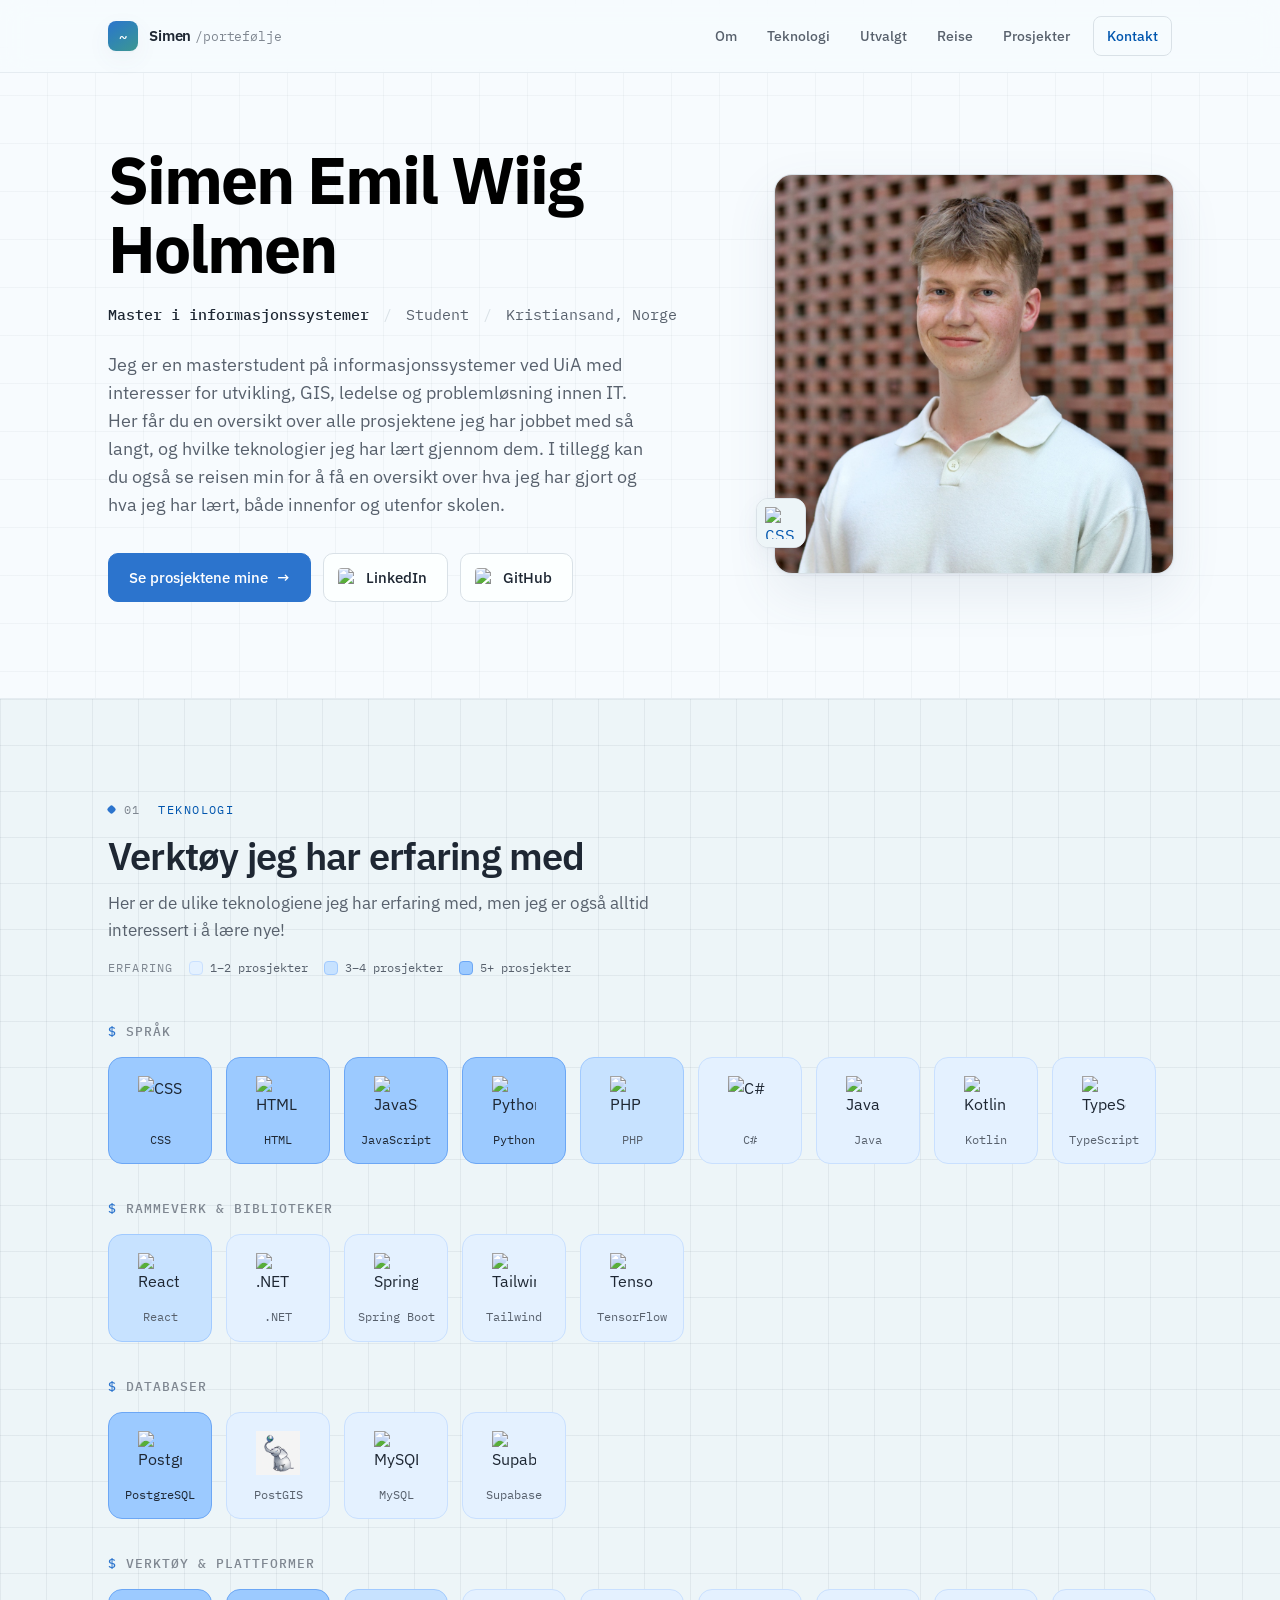
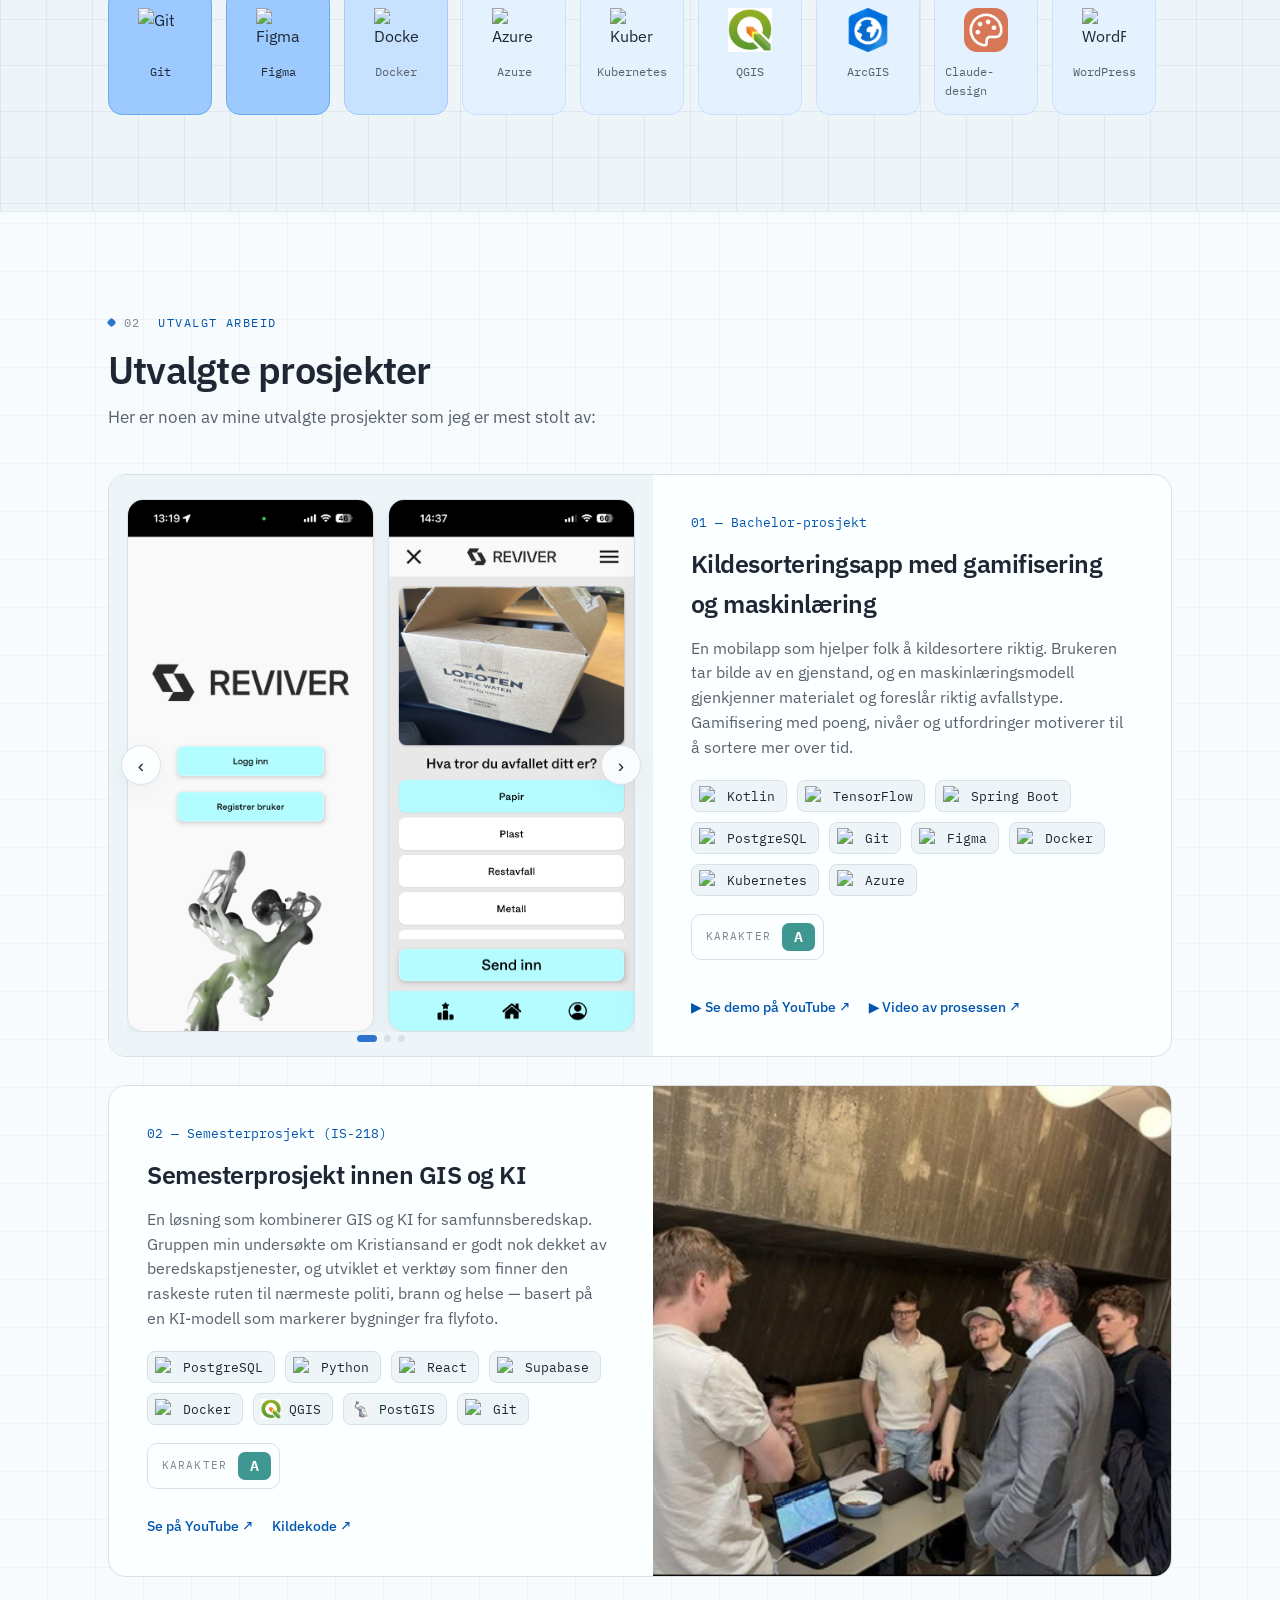
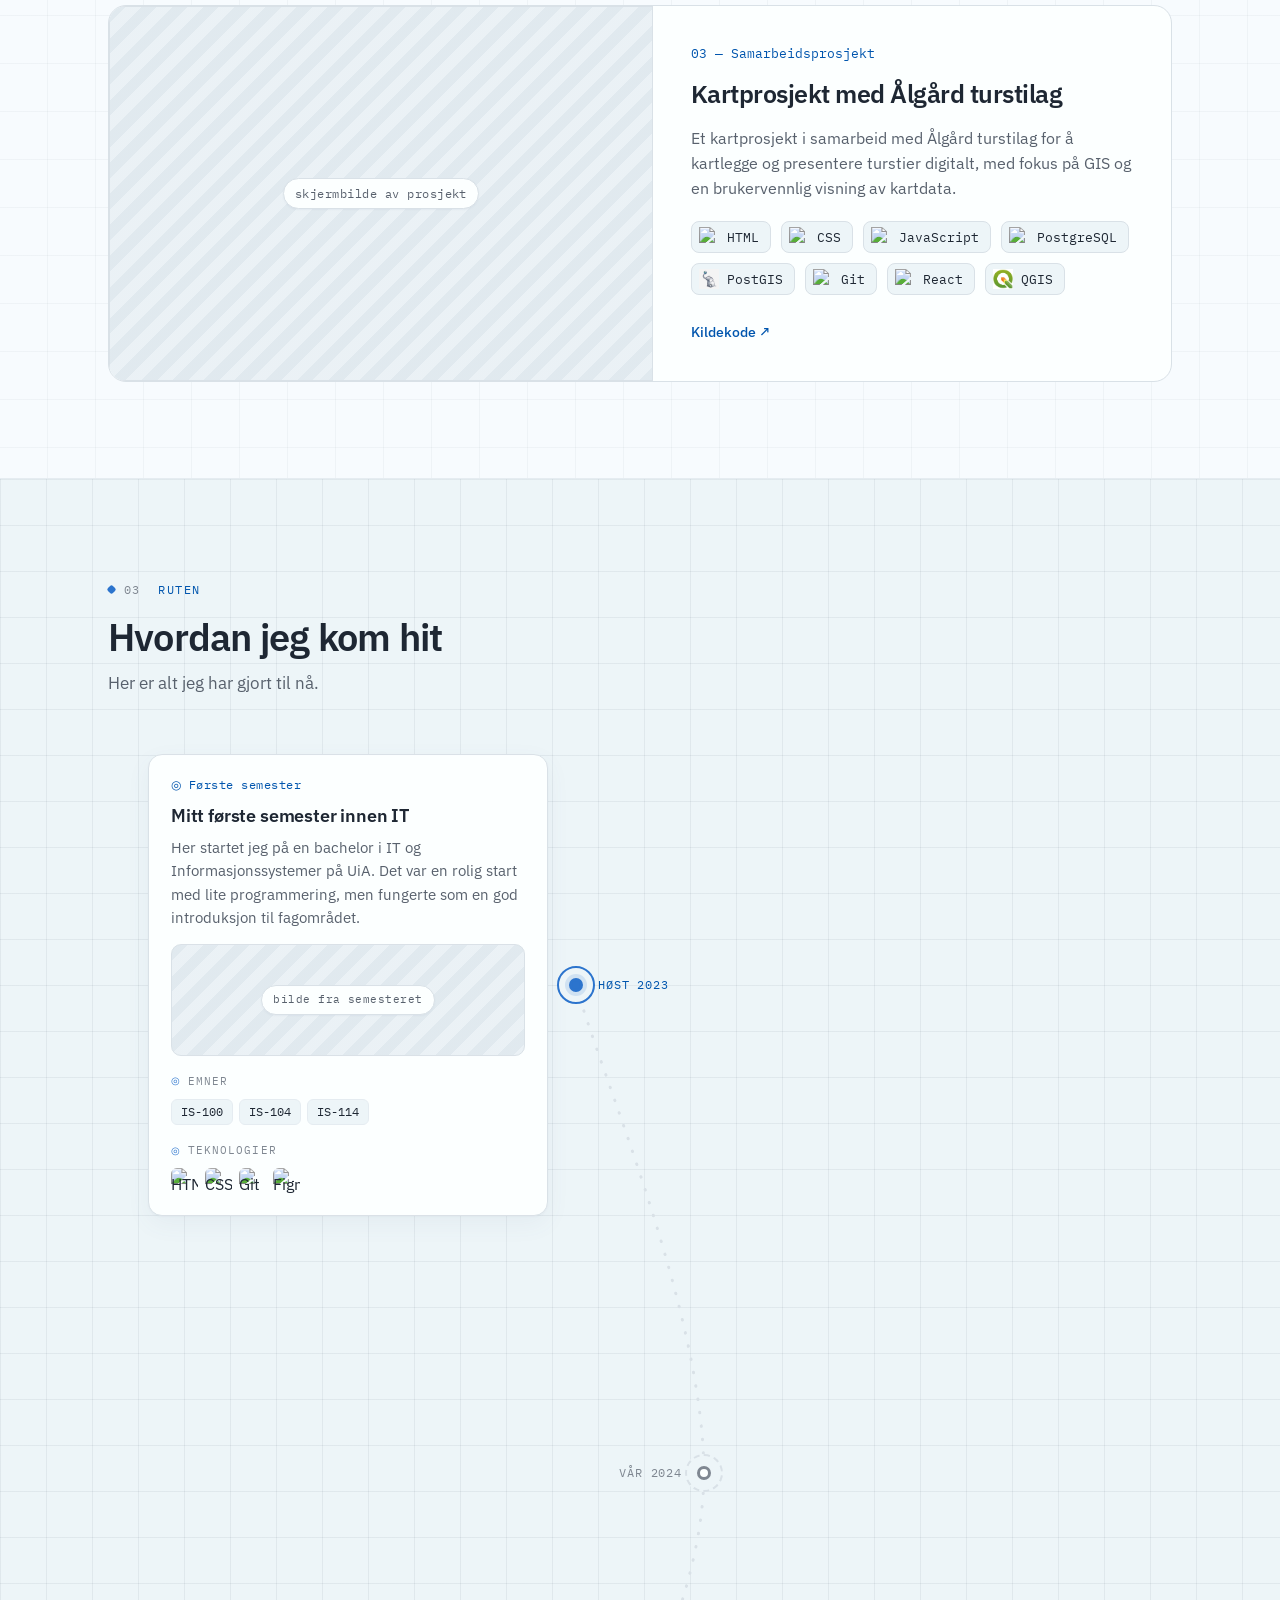
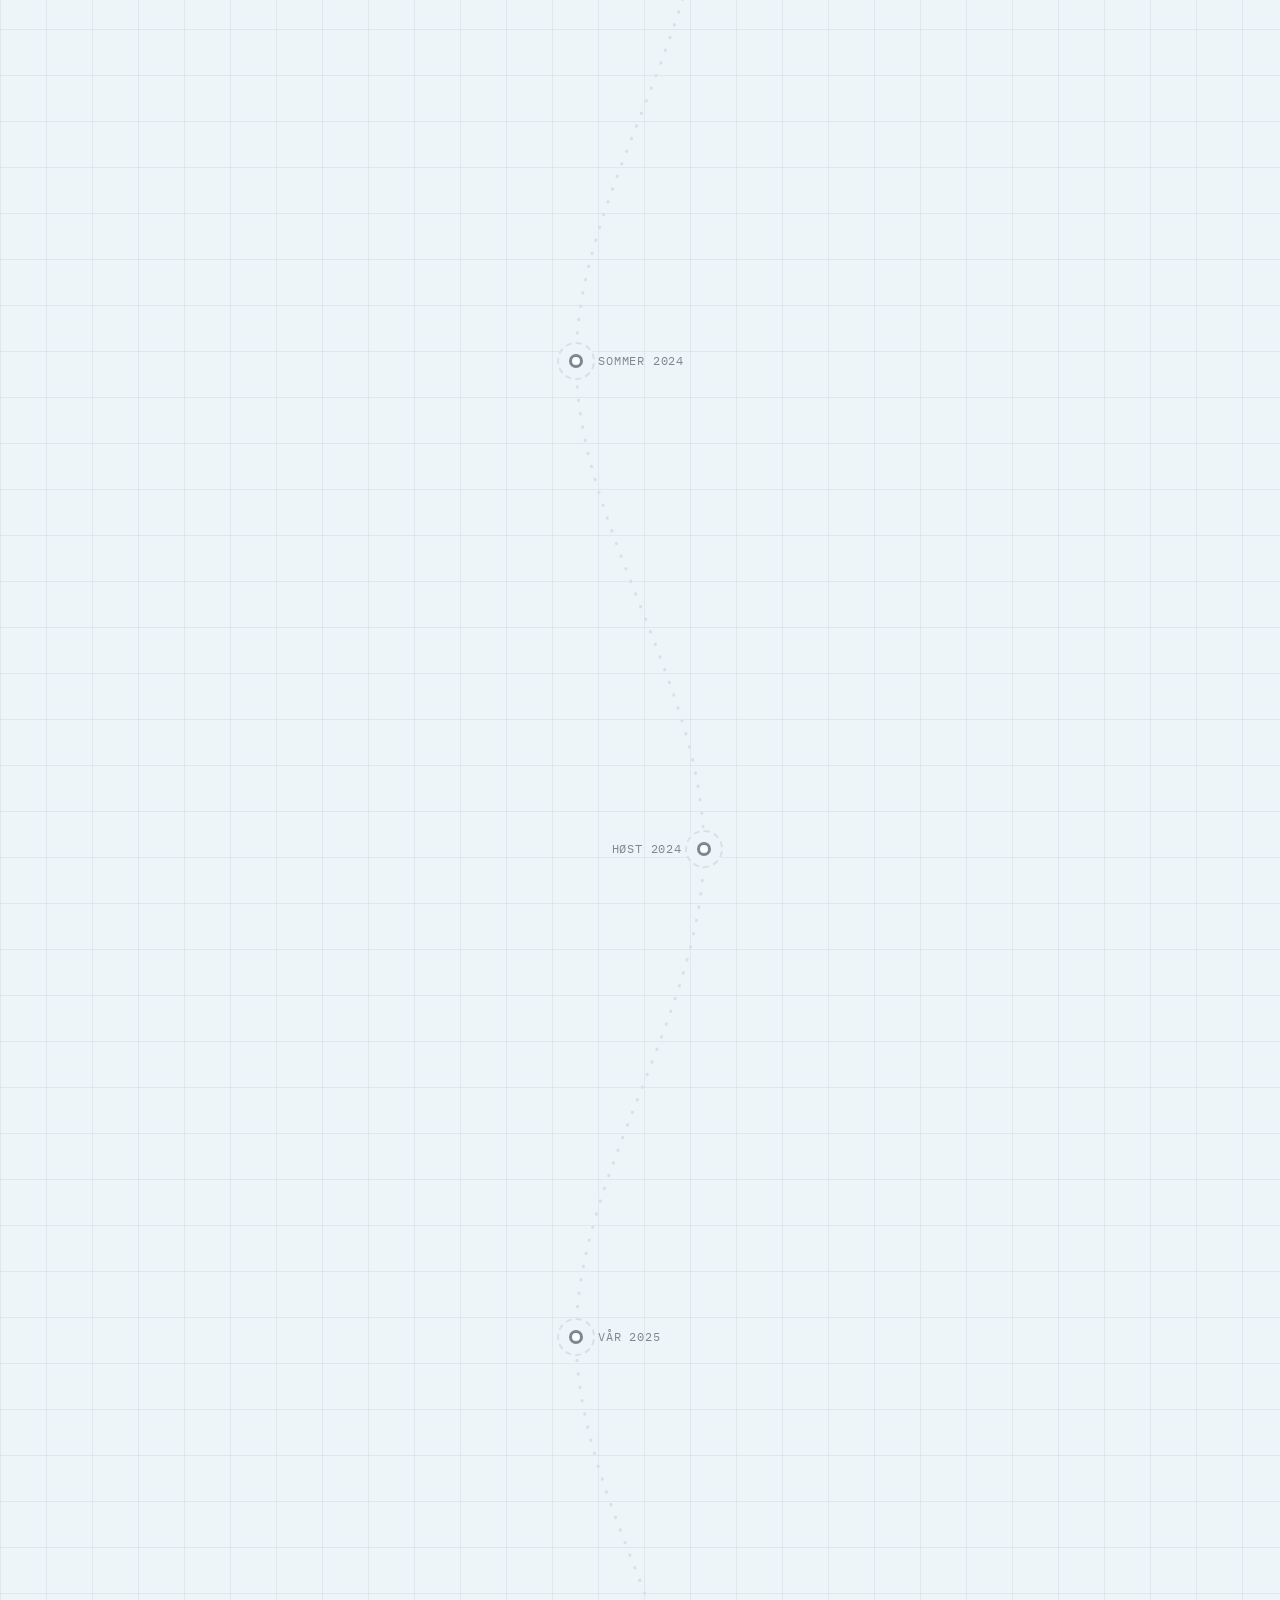
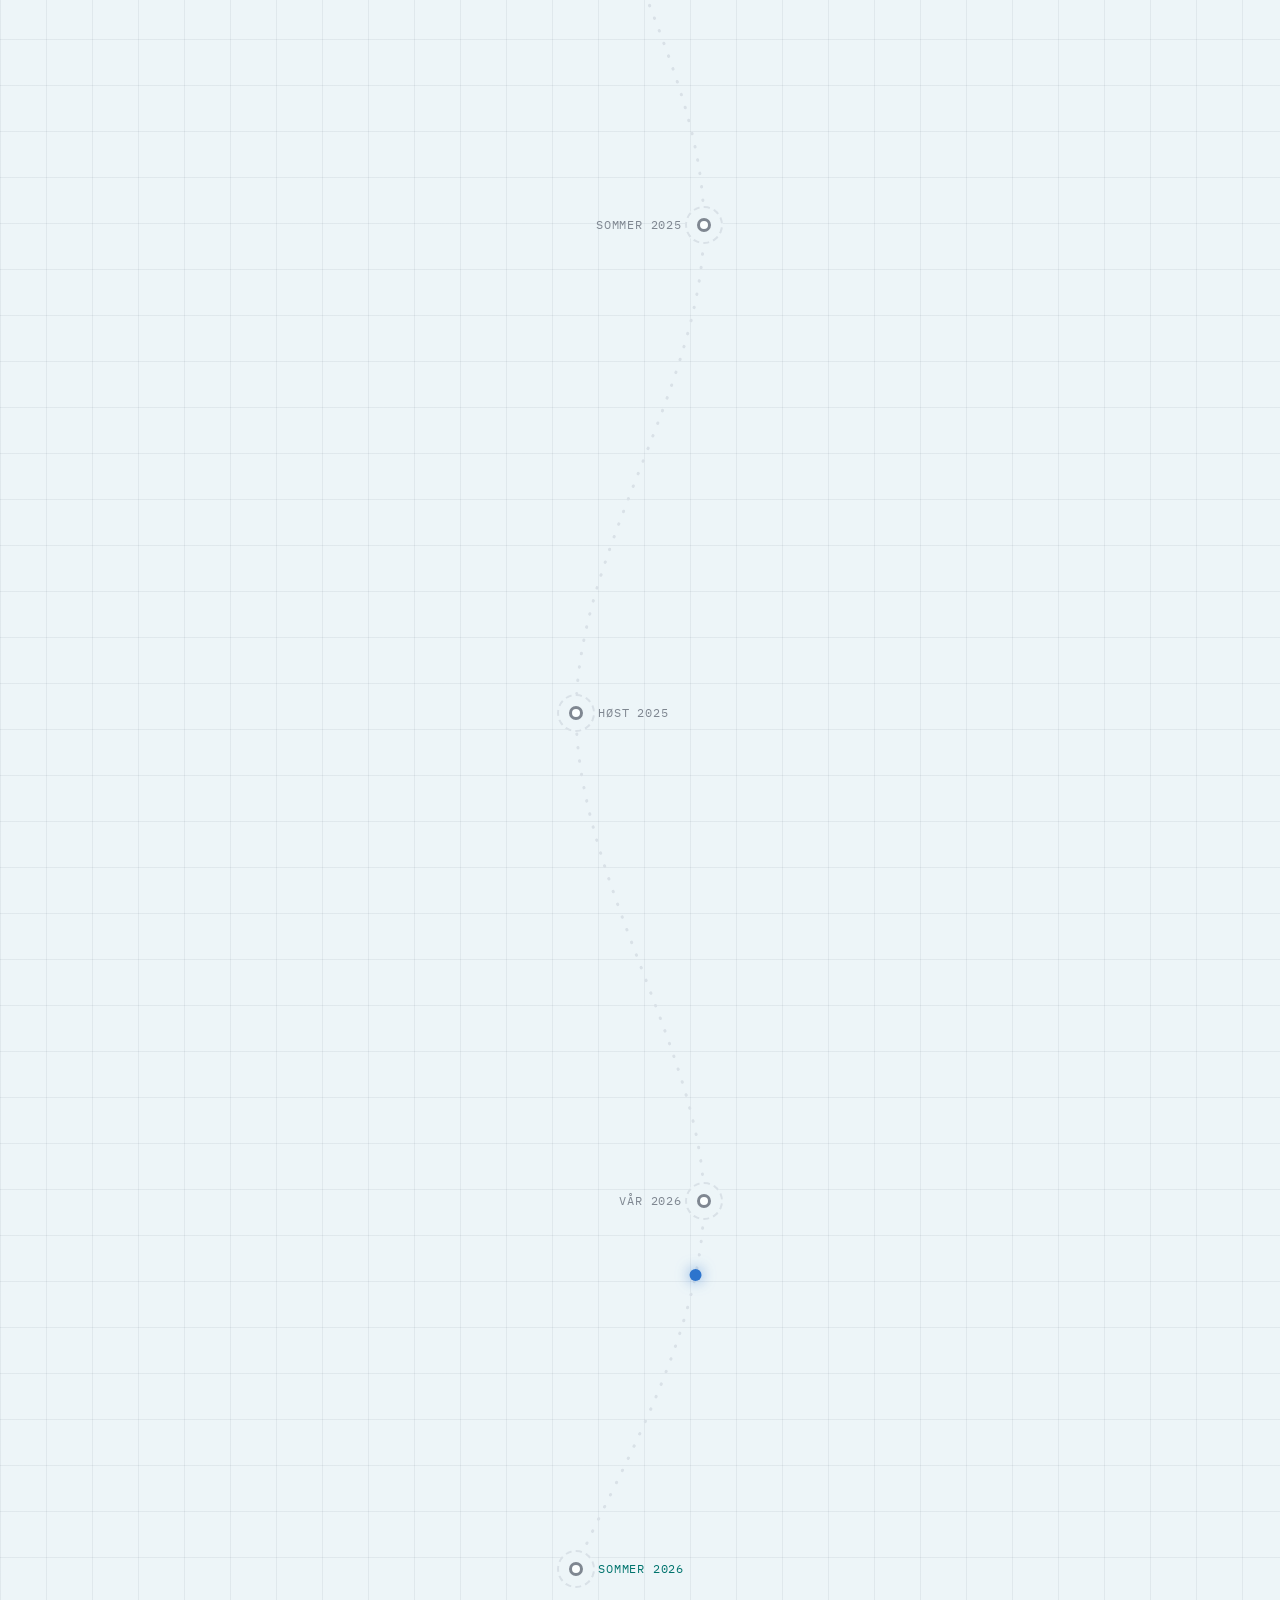
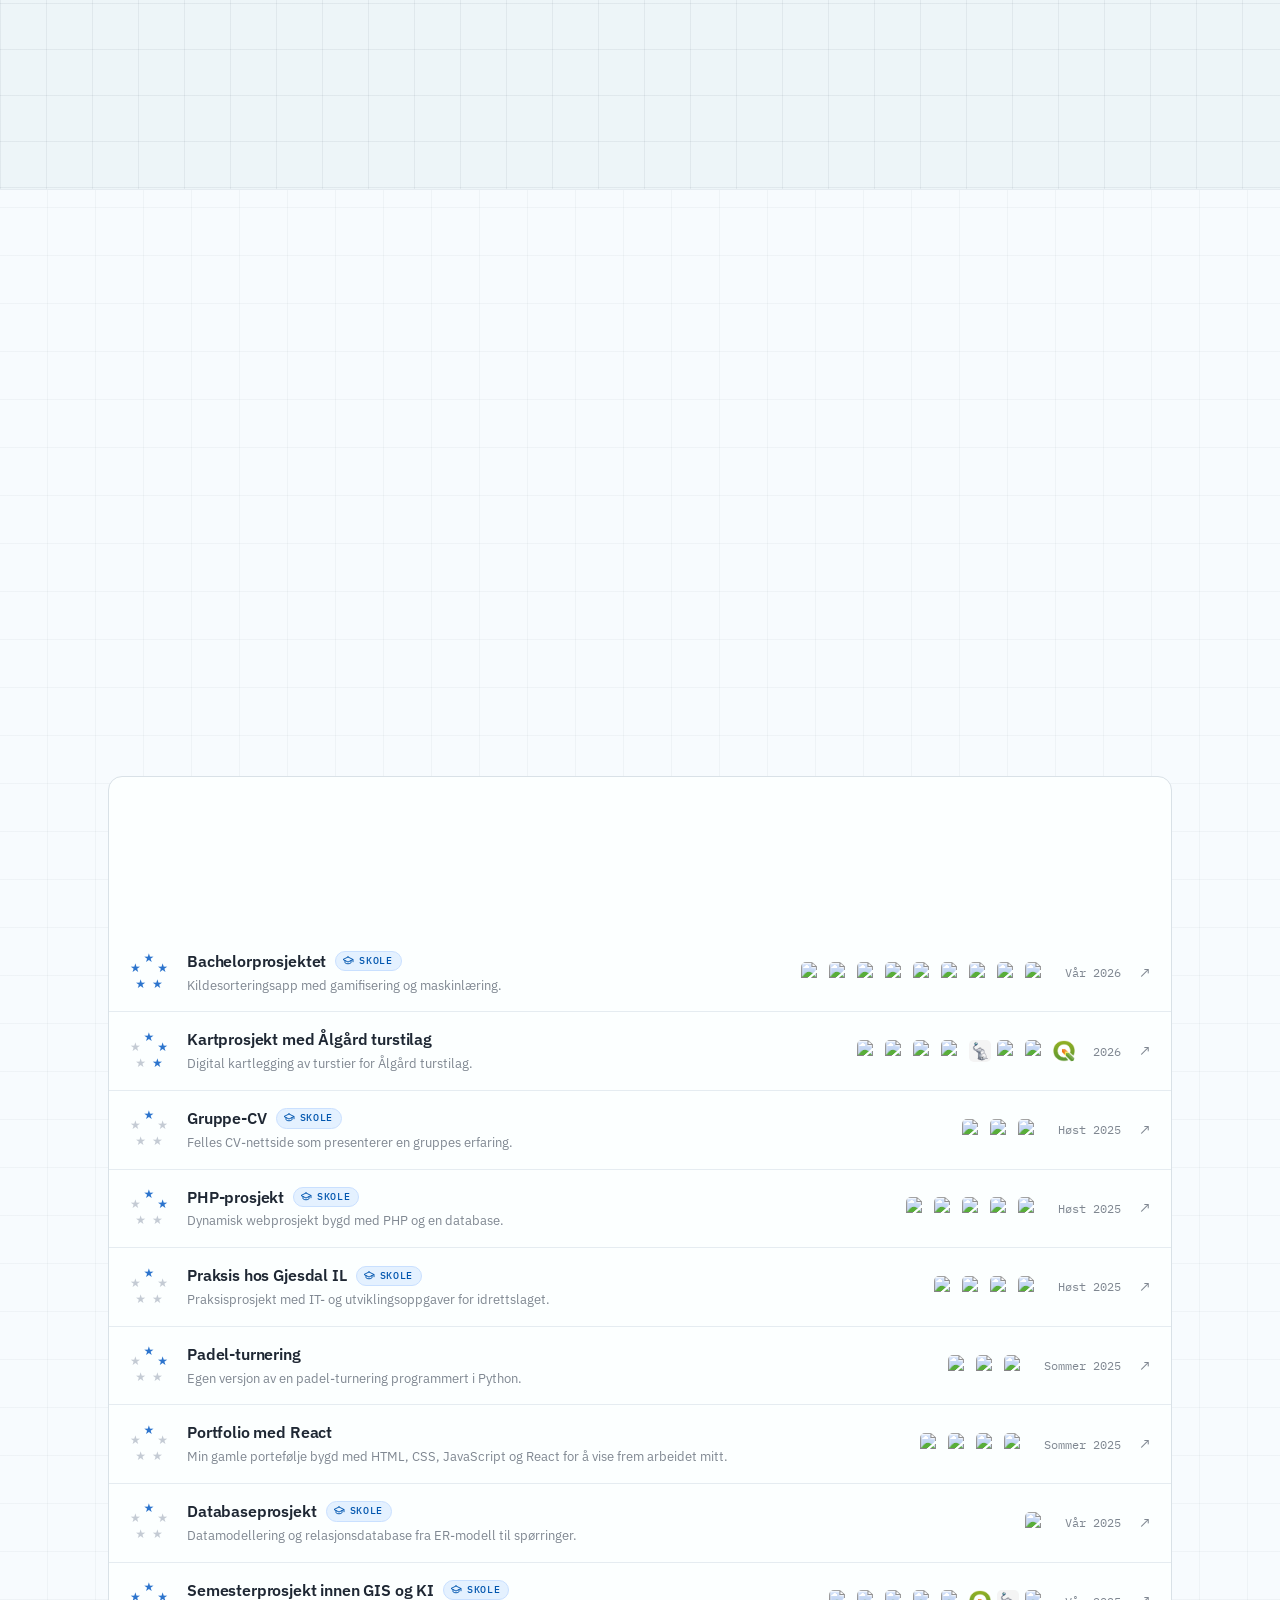
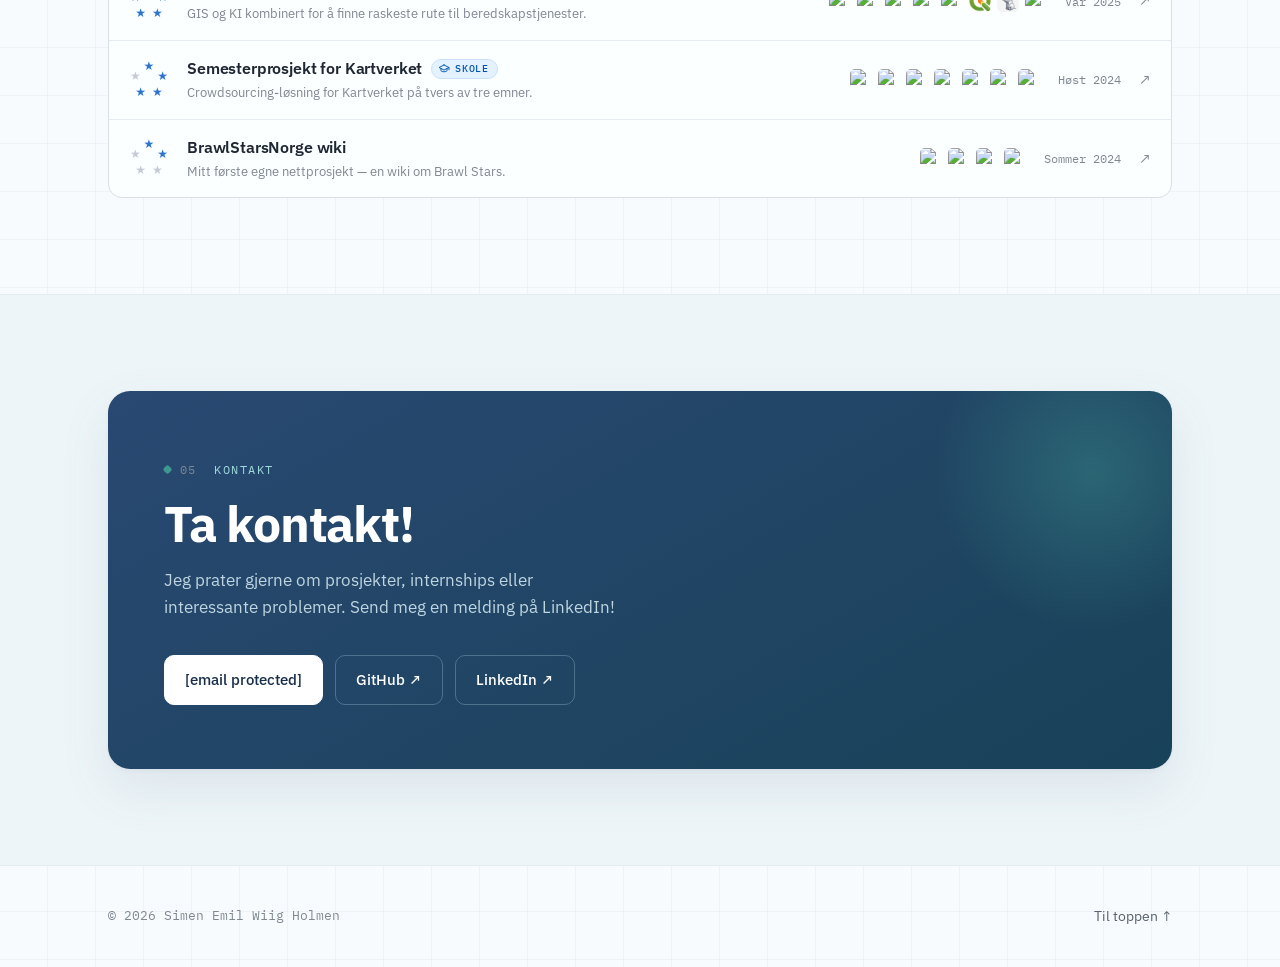
==== commit 1461f37a: "real structure" ====
--- a/Portfolio.html
+++ b/Portfolio.html
@@ -10,1857 +10,7 @@
   <link
     href="https://fonts.googleapis.com/css2?family=IBM+Plex+Mono:wght@400;500;600&family=IBM+Plex+Sans:wght@400;500;600;700&display=swap"
     rel="stylesheet" />
-  <style>
-    :root {
-      --bg: oklch(0.986 0.006 230);
-      --bg-2: oklch(0.965 0.009 225);
-      --card: oklch(0.998 0.004 230);
-      --ink: oklch(0.27 0.025 255);
-      --ink-soft: oklch(0.49 0.022 255);
-      --ink-faint: oklch(0.62 0.018 255);
-      --line: oklch(0.905 0.012 240);
-      --line-soft: oklch(0.94 0.01 240);
-      --grid: oklch(0.5 0.03 250 / 0.05);
-      --grid-strong: oklch(0.5 0.03 250 / 0.09);
-      --accent: oklch(0.56 0.155 256);
-      --accent-ink: oklch(0.46 0.16 256);
-      --accent-2: oklch(0.62 0.085 188);
-      --accent-2-ink: oklch(0.5 0.09 188);
-      --lvl1-bg: oklch(0.955 0.028 256);
-      --lvl1-line: oklch(0.9 0.05 256);
-      --lvl2-bg: oklch(0.905 0.058 256);
-      --lvl2-line: oklch(0.83 0.09 256);
-      --lvl3-bg: oklch(0.83 0.1 256);
-      --lvl3-line: oklch(0.72 0.13 256);
-      --shadow: 0 1px 2px oklch(0.5 0.05 255 / 0.04), 0 8px 24px oklch(0.5 0.05 255 / 0.06);
-      --shadow-lg: 0 2px 4px oklch(0.5 0.05 255 / 0.05), 0 20px 50px oklch(0.5 0.05 255 / 0.10);
-      --r: 14px;
-      --maxw: 1120px;
-      --sans: "IBM Plex Sans", system-ui, sans-serif;
-      --mono: "IBM Plex Mono", ui-monospace, monospace;
-    }
-
-    * {
-      box-sizing: border-box;
-      margin: 0;
-      padding: 0;
-    }
-
-    html {
-      scroll-behavior: smooth;
-      scroll-padding-top: 84px;
-    }
-
-    body {
-      font-family: var(--sans);
-      background-color: var(--bg);
-      background-image:
-        linear-gradient(var(--grid) 1px, transparent 1px),
-        linear-gradient(90deg, var(--grid) 1px, transparent 1px);
-      background-size: 48px 48px;
-      background-position: -1px -1px;
-      color: var(--ink);
-      line-height: 1.6;
-      -webkit-font-smoothing: antialiased;
-      text-rendering: optimizeLegibility;
-    }
-
-    a {
-      color: inherit;
-      text-decoration: none;
-    }
-
-    .wrap {
-      max-width: var(--maxw);
-      margin: 0 auto;
-      padding: 0 28px;
-    }
-
-    /* ---------- Mono label ---------- */
-    .label {
-      font-family: var(--mono);
-      font-size: 12px;
-      letter-spacing: 0.12em;
-      text-transform: uppercase;
-      color: var(--accent-ink);
-      display: inline-flex;
-      align-items: center;
-      gap: 9px;
-    }
-
-    .label::before {
-      content: "";
-      width: 7px;
-      height: 7px;
-      border-radius: 2px;
-      background: var(--accent);
-      transform: rotate(45deg);
-    }
-
-    .label .num {
-      color: var(--ink-faint);
-    }
-
-    /* ---------- Nav ---------- */
-    header.nav {
-      position: sticky;
-      top: 0;
-      z-index: 50;
-      background: oklch(0.986 0.006 230 / 0.78);
-      backdrop-filter: blur(14px) saturate(1.4);
-      -webkit-backdrop-filter: blur(14px) saturate(1.4);
-      border-bottom: 1px solid var(--line-soft);
-    }
-
-    .nav-inner {
-      max-width: var(--maxw);
-      margin: 0 auto;
-      padding: 16px 28px;
-      display: flex;
-      align-items: center;
-      justify-content: space-between;
-    }
-
-    .brand {
-      display: flex;
-      align-items: center;
-      gap: 11px;
-      font-weight: 600;
-      font-size: 15px;
-      letter-spacing: -0.01em;
-    }
-
-    .brand .mark {
-      width: 30px;
-      height: 30px;
-      border-radius: 8px;
-      background: linear-gradient(145deg, var(--accent), var(--accent-2));
-      display: grid;
-      place-items: center;
-      color: white;
-      font-family: var(--mono);
-      font-weight: 600;
-      font-size: 14px;
-      box-shadow: var(--shadow);
-    }
-
-    .brand .dom {
-      color: var(--ink-faint);
-      font-family: var(--mono);
-      font-weight: 400;
-      font-size: 13px;
-    }
-
-    nav.links {
-      display: flex;
-      align-items: center;
-      gap: 4px;
-    }
-
-    nav.links a {
-      font-size: 14px;
-      color: var(--ink-soft);
-      font-weight: 500;
-      padding: 8px 13px;
-      border-radius: 8px;
-      transition: color .18s, background .18s;
-    }
-
-    nav.links a:hover {
-      color: var(--ink);
-      background: var(--bg-2);
-    }
-
-    nav.links a.cta {
-      color: var(--accent-ink);
-      border: 1px solid var(--line);
-      margin-left: 6px;
-    }
-
-    nav.links a.cta:hover {
-      background: var(--accent);
-      color: white;
-      border-color: var(--accent);
-    }
-
-    .nav-toggle {
-      display: none;
-    }
-
-    /* map-textured section */
-    .mapsec {
-      background-color: var(--bg-2);
-      background-image:
-        linear-gradient(var(--grid-strong) 1px, transparent 1px),
-        linear-gradient(90deg, var(--grid-strong) 1px, transparent 1px);
-      background-size: 46px 46px;
-      border-block: 1px solid var(--line-soft);
-    }
-
-    /* ---------- Section scaffolding ---------- */
-    section {
-      padding: 96px 0;
-    }
-
-    .sec-head {
-      margin-bottom: 44px;
-    }
-
-    .sec-head h2 {
-      font-size: clamp(26px, 3.4vw, 38px);
-      font-weight: 600;
-      letter-spacing: -0.02em;
-      margin-top: 14px;
-      line-height: 1.15;
-    }
-
-    .sec-head p {
-      color: var(--ink-soft);
-      margin-top: 12px;
-      max-width: 56ch;
-      font-size: 16.5px;
-    }
-
-    /* ---------- Placeholder image ---------- */
-    .ph {
-      position: relative;
-      overflow: hidden;
-      background:
-        repeating-linear-gradient(135deg,
-          oklch(0.93 0.012 235) 0 11px,
-          oklch(0.955 0.009 235) 11px 22px);
-      border: 1px solid var(--line);
-      display: grid;
-      place-items: center;
-      color: var(--ink-faint);
-      font-family: var(--mono);
-      font-size: 12px;
-      letter-spacing: 0.04em;
-    }
-
-    .ph span {
-      background: var(--card);
-      padding: 5px 11px;
-      border-radius: 100px;
-      border: 1px solid var(--line);
-      color: var(--ink-soft);
-      box-shadow: 0 1px 2px oklch(0.5 0.05 255 / 0.05);
-    }
-
-    /* ---------- Hero ---------- */
-    .hero {
-      padding-top: 72px;
-    }
-
-    .hero-grid {
-      display: grid;
-      grid-template-columns: 1.4fr 1fr;
-      gap: 56px;
-      align-items: center;
-    }
-
-    .hero .avail {
-      font-family: var(--mono);
-      font-size: 12.5px;
-      color: var(--accent-2-ink);
-      display: inline-flex;
-      align-items: center;
-      gap: 8px;
-      margin-bottom: 26px;
-      border: 1px solid var(--line);
-      padding: 6px 12px;
-      border-radius: 100px;
-      background: var(--card);
-    }
-
-    .hero .avail .dot {
-      width: 8px;
-      height: 8px;
-      border-radius: 50%;
-      background: var(--accent-2);
-      box-shadow: 0 0 0 3px oklch(0.62 0.085 188 / 0.18);
-    }
-
-    .hero h1 {
-      font-size: clamp(38px, 6vw, 66px);
-      line-height: 1.04;
-      letter-spacing: -0.03em;
-      font-weight: 700;
-    }
-
-    .hero h1 .accent {
-      color: var(--accent-ink);
-    }
-
-    .hero .role {
-      font-family: var(--mono);
-      font-size: 15px;
-      color: var(--ink-soft);
-      margin-top: 20px;
-      display: flex;
-      flex-wrap: wrap;
-      gap: 8px 14px;
-      align-items: center;
-    }
-
-    .hero .role b {
-      color: var(--ink);
-      font-weight: 500;
-    }
-
-    .hero .role .sep {
-      color: var(--line);
-    }
-
-    .hero .lede {
-      margin-top: 24px;
-      font-size: 17.5px;
-      color: var(--ink-soft);
-      max-width: 50ch;
-    }
-
-    .hero .actions {
-      margin-top: 34px;
-      display: flex;
-      flex-wrap: wrap;
-      gap: 12px;
-    }
-
-    .btn {
-      font-family: var(--sans);
-      font-size: 14.5px;
-      font-weight: 500;
-      padding: 12px 20px;
-      border-radius: 10px;
-      cursor: pointer;
-      display: inline-flex;
-      align-items: center;
-      gap: 9px;
-      border: 1px solid var(--line);
-      background: var(--card);
-      color: var(--ink);
-      transition: transform .16s, box-shadow .18s, background .18s, border-color .18s;
-    }
-
-    .btn:hover {
-      transform: translateY(-2px);
-      box-shadow: var(--shadow);
-    }
-
-    .btn.primary {
-      background: var(--accent);
-      color: white;
-      border-color: var(--accent);
-    }
-
-    .btn.primary:hover {
-      background: var(--accent-ink);
-    }
-
-    .btn-li {
-      display: inline-flex;
-      align-items: center;
-      gap: 9px;
-      padding-left: 14px;
-    }
-
-    .btn-li img {
-      width: 19px;
-      height: 19px;
-      display: block;
-      border-radius: 4px;
-    }
-
-    .btn .arr {
-      transition: transform .18s;
-    }
-
-    .btn:hover .arr {
-      transform: translateX(3px);
-    }
-
-    .hero-photo {
-      aspect-ratio: 4 / 5;
-      border-radius: 18px;
-      box-shadow: var(--shadow-lg);
-    }
-
-    img.hero-photo {
-      display: block;
-      object-fit: cover;
-      object-position: 50% 22%;
-      border: 1px solid var(--line);
-      background: var(--bg-2);
-    }
-
-    .hero-photo-wrap {
-      position: relative;
-    }
-
-    .hero-photo-wrap .chip {
-      position: absolute;
-      left: -18px;
-      bottom: 26px;
-      background: var(--card);
-      border: 1px solid var(--line);
-      border-radius: 12px;
-      padding: 12px 15px;
-      box-shadow: var(--shadow);
-      display: flex;
-      gap: 11px;
-      align-items: center;
-    }
-
-    .hero-photo-wrap .chip .ic {
-      width: 48px;
-      height: 48px;
-      border-radius: 11px;
-      background: var(--bg-2);
-      display: grid;
-      place-items: center;
-      font-family: var(--mono);
-      color: var(--accent-ink);
-      font-size: 16px;
-    }
-
-    .hero-photo-wrap .chip .ic img {
-      width: 32px;
-      height: 32px;
-      display: block;
-      transition: opacity .18s ease;
-    }
-
-    .hero-photo-wrap .chip .coord {
-      min-width: 0;
-    }
-
-    .hero-photo-wrap .chip .t {
-      font-size: 12px;
-      color: var(--ink-faint);
-      font-family: var(--mono);
-      transition: opacity .28s;
-    }
-
-    .hero-photo-wrap .chip .b {
-      font-size: 13.5px;
-      font-weight: 500;
-      font-family: var(--mono);
-      white-space: nowrap;
-      letter-spacing: -0.01em;
-      transition: opacity .28s;
-    }
-
-    /* ---------- Technologies ---------- */
-    .tech-grid {
-      display: grid;
-      grid-template-columns: repeat(3, 1fr);
-      gap: 18px;
-    }
-
-    .tech-card {
-      background: var(--card);
-      border: 1px solid var(--line);
-      border-radius: var(--r);
-      padding: 24px;
-      transition: transform .18s, box-shadow .2s, border-color .2s;
-    }
-
-    .tech-card:hover {
-      transform: translateY(-3px);
-      box-shadow: var(--shadow);
-      border-color: oklch(0.86 0.02 250);
-    }
-
-    .tech-card h3 {
-      font-family: var(--mono);
-      font-size: 12.5px;
-      text-transform: uppercase;
-      letter-spacing: 0.08em;
-      color: var(--ink-faint);
-      font-weight: 500;
-      margin-bottom: 16px;
-      display: flex;
-      align-items: center;
-      gap: 9px;
-    }
-
-    .tech-card h3 .k {
-      color: var(--accent);
-    }
-
-    .chips {
-      display: flex;
-      flex-wrap: wrap;
-      gap: 8px;
-    }
-
-    .chip-tag {
-      font-family: var(--mono);
-      font-size: 13px;
-      padding: 6px 11px;
-      border-radius: 8px;
-      background: var(--bg-2);
-      border: 1px solid var(--line-soft);
-      color: var(--ink);
-      transition: background .16s, color .16s, border-color .16s;
-    }
-
-    .tech-card:hover .chip-tag {
-      border-color: var(--line);
-    }
-
-    .chip-tag:hover {
-      background: var(--accent);
-      color: white;
-      border-color: var(--accent);
-    }
-
-    /* individual skill tiles with usage tooltips */
-    .skill-groups {
-      display: flex;
-      flex-direction: column;
-      gap: 34px;
-    }
-
-    .grp-h {
-      font-family: var(--mono);
-      font-size: 12.5px;
-      text-transform: uppercase;
-      letter-spacing: 0.08em;
-      color: var(--ink-faint);
-      font-weight: 500;
-      margin-bottom: 16px;
-      display: flex;
-      align-items: center;
-      gap: 9px;
-    }
-
-    .grp-h .k {
-      color: var(--accent);
-    }
-
-    .skills {
-      display: flex;
-      flex-wrap: wrap;
-      gap: 14px;
-    }
-
-    .skill {
-      position: relative;
-      width: 104px;
-      background: var(--card);
-      border: 1px solid var(--line);
-      border-radius: 14px;
-      padding: 18px 10px 14px;
-      display: flex;
-      flex-direction: column;
-      align-items: center;
-      gap: 10px;
-      transition: transform .18s, box-shadow .2s, border-color .2s;
-      cursor: default;
-    }
-
-    .skill:hover {
-      transform: translateY(-4px);
-      box-shadow: var(--shadow);
-      border-color: oklch(0.84 0.03 250);
-      z-index: 6;
-    }
-
-    /* experience level tint — set by JS from project count */
-    .skill.lvl-1 {
-      background: var(--lvl1-bg);
-      border-color: var(--lvl1-line);
-    }
-
-    .skill.lvl-2 {
-      background: var(--lvl2-bg);
-      border-color: var(--lvl2-line);
-    }
-
-    .skill.lvl-3 {
-      background: var(--lvl3-bg);
-      border-color: var(--lvl3-line);
-    }
-
-    .skill.lvl-3 .nm {
-      color: var(--ink);
-    }
-
-    .lvl-legend {
-      display: flex;
-      flex-wrap: wrap;
-      align-items: center;
-      gap: 8px 16px;
-      margin-top: 16px;
-      font-family: var(--mono);
-      font-size: 11.5px;
-      color: var(--ink-faint);
-    }
-
-    .lvl-legend .ll-title {
-      text-transform: uppercase;
-      letter-spacing: 0.1em;
-    }
-
-    .lvl-legend .ll-item {
-      display: inline-flex;
-      align-items: center;
-      gap: 7px;
-      color: var(--ink-soft);
-    }
-
-    .lvl-legend .sw {
-      width: 14px;
-      height: 14px;
-      border-radius: 4px;
-      display: inline-block;
-      border: 1px solid var(--line);
-    }
-
-    .lvl-legend .sw.lvl-1 {
-      background: var(--lvl1-bg);
-      border-color: var(--lvl1-line);
-    }
-
-    .lvl-legend .sw.lvl-2 {
-      background: var(--lvl2-bg);
-      border-color: var(--lvl2-line);
-    }
-
-    .lvl-legend .sw.lvl-3 {
-      background: var(--lvl3-bg);
-      border-color: var(--lvl3-line);
-    }
-
-    .skill img {
-      width: 44px;
-      height: 44px;
-      display: block;
-    }
-
-    .skill .nm {
-      font-family: var(--mono);
-      font-size: 12px;
-      color: var(--ink-soft);
-    }
-
-    .skill .tip {
-      position: absolute;
-      bottom: calc(100% + 12px);
-      left: 50%;
-      transform: translateX(-50%) translateY(6px);
-      width: 192px;
-      background: var(--card);
-      border: 1px solid var(--line);
-      border-radius: 12px;
-      box-shadow: var(--shadow-lg);
-      padding: 14px 16px;
-      text-align: left;
-      opacity: 0;
-      visibility: hidden;
-      transition: opacity .18s, transform .18s, visibility .18s;
-      z-index: 10;
-    }
-
-    .skill:hover .tip {
-      opacity: 1;
-      visibility: visible;
-      transform: translateX(-50%) translateY(0);
-    }
-
-    .skill .tip::after {
-      content: "";
-      position: absolute;
-      top: 100%;
-      left: 50%;
-      transform: translateX(-50%);
-      border: 7px solid transparent;
-      border-top-color: var(--card);
-    }
-
-    .skill .tip b {
-      font-size: 14px;
-      font-weight: 600;
-      display: flex;
-      align-items: center;
-      gap: 8px;
-    }
-
-    .skill .tip b::before {
-      content: "◎";
-      color: var(--accent);
-      font-size: 12px;
-    }
-
-    .skill .tip .cap {
-      font-family: var(--mono);
-      font-size: 10.5px;
-      text-transform: uppercase;
-      letter-spacing: 0.1em;
-      color: var(--ink-faint);
-      display: block;
-      margin-top: 11px;
-    }
-
-    .skill .tip .uses {
-      display: flex;
-      flex-direction: column;
-      gap: 5px;
-      margin-top: 6px;
-    }
-
-    .skill .tip .uses span {
-      font-family: var(--mono);
-      font-size: 12px;
-      color: var(--ink-soft);
-      display: flex;
-      align-items: center;
-      gap: 8px;
-    }
-
-    .skill .tip .uses span::before {
-      content: "";
-      width: 5px;
-      height: 5px;
-      border-radius: 50%;
-      background: var(--accent-2);
-      flex: 0 0 auto;
-    }
-
-    /* ---------- Highlighted projects ---------- */
-    .feat {
-      display: flex;
-      flex-direction: column;
-      gap: 28px;
-    }
-
-    .feat-card {
-      display: grid;
-      grid-template-columns: 1.05fr 1fr;
-      gap: 0;
-      background: var(--card);
-      border: 1px solid var(--line);
-      border-radius: 18px;
-      overflow: hidden;
-      transition: transform .2s, box-shadow .24s, border-color .2s;
-    }
-
-    .feat-card:hover {
-      transform: translateY(-4px);
-      box-shadow: var(--shadow-lg);
-      border-color: oklch(0.84 0.03 250);
-    }
-
-    .feat-card:nth-child(even) .feat-media {
-      order: 2;
-    }
-
-    .feat-media {
-      min-height: 320px;
-    }
-
-    .feat-body {
-      padding: 38px;
-      display: flex;
-      flex-direction: column;
-    }
-
-    .feat-body .idx {
-      font-family: var(--mono);
-      font-size: 13px;
-      color: var(--accent-ink);
-    }
-
-    .feat-body h3 {
-      font-size: 25px;
-      letter-spacing: -0.02em;
-      margin-top: 10px;
-      font-weight: 600;
-    }
-
-    .feat-body p {
-      color: var(--ink-soft);
-      margin-top: 12px;
-      font-size: 15.5px;
-    }
-
-    .feat-body .stack {
-      display: flex;
-      flex-wrap: wrap;
-      gap: 7px;
-      margin-top: 20px;
-    }
-
-    .feat-body .stack span {
-      font-family: var(--mono);
-      font-size: 12px;
-      color: var(--ink-soft);
-      border: 1px solid var(--line);
-      padding: 4px 9px;
-      border-radius: 7px;
-    }
-
-    .feat-body .flinks {
-      margin-top: auto;
-      padding-top: 26px;
-      display: flex;
-      gap: 18px;
-    }
-
-    .feat-body .flinks a {
-      font-size: 14px;
-      font-weight: 500;
-      color: var(--accent-ink);
-      display: inline-flex;
-      align-items: center;
-      gap: 7px;
-    }
-
-    .feat-body .flinks a:hover {
-      text-decoration: underline;
-    }
-
-    /* icon-style tech row for a featured card (mirrors the Teknologi section) */
-    .feat-body .feat-tech {
-      display: flex;
-      flex-wrap: wrap;
-      gap: 10px;
-      margin-top: 20px;
-    }
-
-    .feat-body .feat-tech .ft {
-      display: inline-flex;
-      align-items: center;
-      gap: 8px;
-      font-family: var(--mono);
-      font-size: 12.5px;
-      color: var(--ink);
-      border: 1px solid var(--line);
-      background: var(--bg-2);
-      padding: 5px 11px 5px 7px;
-      border-radius: 8px;
-      transition: transform .16s, box-shadow .2s, border-color .2s;
-    }
-
-    .feat-body .feat-tech .ft:hover {
-      transform: translateY(-2px);
-      box-shadow: var(--shadow);
-      border-color: var(--line);
-    }
-
-    .feat-body .feat-tech .ft img {
-      width: 20px;
-      height: 20px;
-      display: block;
-    }
-
-    /* grade badge for school projects */
-    .feat-body .grade {
-      align-self: flex-start;
-      display: inline-flex;
-      align-items: center;
-      gap: 11px;
-      margin-top: 18px;
-      padding: 8px 8px 8px 14px;
-      border: 1px solid var(--line);
-      border-radius: 10px;
-      background: var(--card);
-    }
-
-    .feat-body .grade .gc {
-      font-family: var(--mono);
-      font-size: 11px;
-      text-transform: uppercase;
-      letter-spacing: 0.1em;
-      color: var(--ink-faint);
-    }
-
-    .feat-body .grade .gv {
-      font-family: var(--mono);
-      font-weight: 600;
-      font-size: 15px;
-      color: white;
-      background: var(--accent-2);
-      border-radius: 7px;
-      padding: 3px 12px;
-      line-height: 1.5;
-    }
-
-    .feat-body .flinks a .yt {
-      width: 18px;
-      height: 18px;
-      border-radius: 4px;
-      background: oklch(0.58 0.21 27);
-      display: inline-grid;
-      place-items: center;
-      color: white;
-      font-size: 9px;
-    }
-
-    /* ---------- Story / route map ---------- */
-    .journey {
-      position: relative;
-      margin-top: 8px;
-    }
-
-    .route {
-      position: absolute;
-      inset: 0;
-      width: 100%;
-      height: 100%;
-      overflow: visible;
-      pointer-events: none;
-      z-index: 0;
-    }
-
-    .route path {
-      fill: none;
-    }
-
-    .route-bg {
-      stroke: var(--line);
-      stroke-width: 3;
-      stroke-dasharray: 0.5 13;
-      stroke-linecap: round;
-    }
-
-    .route-fg {
-      stroke: var(--accent);
-      stroke-width: 3;
-      stroke-dasharray: 0.5 13;
-      stroke-linecap: round;
-    }
-
-    #routeMaskPath {
-      stroke-dashoffset: 0;
-    }
-
-    .traveler {
-      fill: var(--accent);
-      opacity: 0;
-      filter: drop-shadow(0 0 7px oklch(0.56 0.155 256 / 0.7));
-      transition: opacity .25s;
-    }
-
-    .traveler-pulse {
-      fill: var(--accent);
-      opacity: 0;
-      transform-box: fill-box;
-      transform-origin: center;
-    }
-
-    .journey.travelling .traveler-pulse {
-      animation: tpulse 1.9s ease-out infinite;
-    }
-
-    @keyframes tpulse {
-      0% {
-        transform: scale(.5);
-        opacity: .45;
-      }
-
-      100% {
-        transform: scale(3.4);
-        opacity: 0;
-      }
-    }
-
-    .stops {
-      position: relative;
-      z-index: 1;
-    }
-
-    .stop {
-      position: relative;
-      min-height: 488px;
-    }
-
-    .stop:last-child {
-      min-height: 248px;
-    }
-
-    .pin {
-      position: absolute;
-      top: 50%;
-      transform: translate(-50%, -50%);
-      width: 38px;
-      height: 38px;
-      display: grid;
-      place-items: center;
-      z-index: 2;
-    }
-
-    .pin .ring {
-      position: absolute;
-      inset: 0;
-      border-radius: 50%;
-      border: 2px dashed var(--line);
-      background: var(--bg-2);
-      transition: border-color .35s, border-style .35s, transform .35s;
-    }
-
-    .pin .core {
-      position: relative;
-      width: 14px;
-      height: 14px;
-      border-radius: 50%;
-      background: var(--card);
-      border: 3px solid var(--ink-faint);
-      transition: background .35s, border-color .35s, box-shadow .35s;
-    }
-
-    .stop.reached .pin .ring {
-      border-color: var(--accent);
-      border-style: solid;
-    }
-
-    .stop.reached .pin .core {
-      background: var(--accent);
-      border-color: var(--accent);
-      box-shadow: 0 0 0 4px oklch(0.56 0.155 256 / 0.15);
-    }
-
-    .stop-dest.reached .pin .ring {
-      border-color: var(--accent-2);
-    }
-
-    .stop-dest.reached .pin .core {
-      background: var(--accent-2);
-      border-color: var(--accent-2);
-      box-shadow: 0 0 0 4px oklch(0.62 0.085 188 / 0.18);
-    }
-
-    /* alternating sides — pin offset from centre, card on the opposite side */
-    .stop:nth-child(odd) .pin {
-      left: 34%;
-    }
-
-    .stop:nth-child(even) .pin {
-      left: 66%;
-    }
-
-    .stop-card {
-      position: absolute;
-      top: 50%;
-      width: min(400px, 46%);
-      background: var(--card);
-      border: 1px solid var(--line);
-      border-radius: 14px;
-      padding: 20px 22px;
-      box-shadow: var(--shadow);
-      opacity: 0;
-      transition: opacity .55s ease, transform .55s cubic-bezier(.2, .7, .2, 1);
-    }
-
-    .stop:nth-child(odd) .stop-card {
-      left: calc(34% + 54px);
-      transform: translateY(-50%) translateX(16px);
-    }
-
-    .stop:nth-child(even) .stop-card {
-      right: calc(34% + 54px);
-      transform: translateY(-50%) translateX(-16px);
-    }
-
-    .stop.reached .stop-card {
-      opacity: 1;
-      transform: translateY(-50%) translateX(0);
-    }
-
-    .stop-card .wp {
-      font-family: var(--mono);
-      font-size: 12px;
-      letter-spacing: 0.04em;
-      color: var(--accent-ink);
-      margin-bottom: 8px;
-    }
-
-    .stop-dest .stop-card .wp {
-      color: var(--accent-2-ink);
-    }
-
-    .stop-card h4 {
-      font-size: 17.5px;
-      font-weight: 600;
-      letter-spacing: -0.01em;
-    }
-
-    .stop-card p {
-      color: var(--ink-soft);
-      font-size: 14.5px;
-      margin-top: 6px;
-    }
-
-    /* richer stop cards: photo, courses, tech */
-    .stop-photo {
-      margin-top: 15px;
-      height: 132px;
-      border-radius: 10px;
-    }
-
-    .stop-photo span {
-      font-size: 11px;
-    }
-
-    .stop-sub {
-      font-family: var(--mono);
-      font-size: 10.5px;
-      text-transform: uppercase;
-      letter-spacing: 0.1em;
-      color: var(--ink-faint);
-      display: flex;
-      align-items: center;
-      gap: 7px;
-      margin: 17px 0 9px;
-    }
-
-    .stop-sub::before {
-      content: "◎";
-      color: var(--accent);
-      font-size: 10px;
-    }
-
-    .stop-dest .stop-sub::before {
-      color: var(--accent-2);
-    }
-
-    .stop-emner .emner-list {
-      display: flex;
-      flex-wrap: wrap;
-      gap: 6px;
-    }
-
-    .stop-emner .emner-list span {
-      font-family: var(--mono);
-      font-size: 11.5px;
-      color: var(--ink);
-      border: 1px solid var(--line-soft);
-      background: var(--bg-2);
-      padding: 3px 9px;
-      border-radius: 6px;
-    }
-
-    .stop-tech {
-      display: flex;
-      flex-wrap: wrap;
-      gap: 7px;
-    }
-
-    .stop-tech .stech {
-      position: relative;
-      display: block;
-      line-height: 0;
-    }
-
-    .stop-tech img {
-      width: 27px;
-      height: 27px;
-      display: block;
-      border-radius: 6px;
-      transition: transform .16s;
-    }
-
-    .stop-tech .stech:hover img {
-      transform: translateY(-3px);
-    }
-
-    /* shared hover tooltip for tech icons + emner chips */
-    .has-tip {
-      position: relative;
-    }
-
-    .has-tip::after {
-      content: attr(data-tip);
-      position: absolute;
-      bottom: calc(100% + 9px);
-      left: 50%;
-      transform: translateX(-50%) translateY(4px);
-      background: var(--ink);
-      color: white;
-      font-family: var(--mono);
-      font-size: 11px;
-      font-weight: 400;
-      line-height: 1.3;
-      white-space: nowrap;
-      letter-spacing: 0.01em;
-      padding: 6px 10px;
-      border-radius: 7px;
-      opacity: 0;
-      visibility: hidden;
-      pointer-events: none;
-      transition: opacity .15s, transform .15s, visibility .15s;
-      z-index: 20;
-      box-shadow: var(--shadow-lg);
-    }
-
-    .has-tip::before {
-      content: "";
-      position: absolute;
-      bottom: calc(100% + 4px);
-      left: 50%;
-      transform: translateX(-50%);
-      border: 5px solid transparent;
-      border-top-color: var(--ink);
-      opacity: 0;
-      visibility: hidden;
-      pointer-events: none;
-      transition: opacity .15s, visibility .15s;
-      z-index: 21;
-    }
-
-    .has-tip:hover::after {
-      opacity: 1;
-      visibility: visible;
-      transform: translateX(-50%) translateY(0);
-    }
-
-    .has-tip:hover::before {
-      opacity: 1;
-      visibility: visible;
-    }
-
-    @media (max-width: 760px) {
-      .stop {
-        min-height: 440px;
-      }
-
-      .stop:last-child {
-        min-height: 300px;
-      }
-
-      .stop .pin {
-        left: 22px !important;
-      }
-
-      .stop .stop-card,
-      .stop:nth-child(odd) .stop-card,
-      .stop:nth-child(even) .stop-card {
-        left: 60px;
-        right: 4px;
-        width: auto;
-        transform: translateY(-50%) translateX(12px);
-      }
-
-      .stop.reached .stop-card {
-        transform: translateY(-50%) translateX(0);
-      }
-    }
-
-    @media (prefers-reduced-motion: reduce) {
-      .stop-card {
-        opacity: 1 !important;
-        transform: translateY(-50%) !important;
-      }
-
-      .journey.travelling .traveler-pulse {
-        animation: none;
-      }
-    }
-
-    /* ---------- All projects ---------- */
-    /* compact, clickable archive list */
-    .proj-list {
-      display: flex;
-      flex-direction: column;
-      background: var(--card);
-      border: 1px solid var(--line);
-      border-radius: 14px;
-      overflow: hidden;
-    }
-
-    .proj-row {
-      display: grid;
-      align-items: center;
-      gap: 18px;
-      grid-template-columns: auto minmax(0, 1fr) auto auto auto;
-      padding: 15px 20px;
-      border-bottom: 1px solid var(--line-soft);
-      cursor: pointer;
-      transition: background .15s;
-    }
-
-    .proj-row:last-of-type {
-      border-bottom: none;
-    }
-
-    .proj-row:hover {
-      background: var(--bg-2);
-    }
-
-    .proj-row:focus-visible {
-      outline: 2px solid var(--accent);
-      outline-offset: -2px;
-    }
-
-    .proj-row .pico {
-      width: 38px;
-      height: 38px;
-      border-radius: 9px;
-      background: var(--bg-2);
-      display: grid;
-      place-items: center;
-      font-family: var(--mono);
-      color: var(--accent-ink);
-      font-size: 16px;
-      border: 1px solid var(--line-soft);
-    }
-
-    .proj-row .meta {
-      min-width: 0;
-    }
-
-    .proj-row .meta h4 {
-      font-size: 15.5px;
-      font-weight: 600;
-      letter-spacing: -0.01em;
-    }
-
-    .proj-row .meta p {
-      font-size: 13px;
-      color: var(--ink-faint);
-      margin-top: 2px;
-      white-space: nowrap;
-      overflow: hidden;
-      text-overflow: ellipsis;
-    }
-
-    .proj-row .rtech {
-      display: flex;
-      gap: 6px;
-    }
-
-    .proj-row .rtech img {
-      width: 22px;
-      height: 22px;
-      display: block;
-      border-radius: 5px;
-    }
-
-    .proj-row .yr {
-      font-family: var(--mono);
-      font-size: 12px;
-      color: var(--ink-faint);
-    }
-
-    .proj-row .arrow {
-      color: var(--ink-faint);
-      transition: color .16s, transform .16s;
-      font-size: 15px;
-    }
-
-    .proj-row:hover .arrow {
-      color: var(--accent);
-      transform: translate(2px, -2px);
-    }
-
-    .proj-row .proj-detail {
-      display: none;
-    }
-
-    /* star rating: 5 pips in a pentagon, filled count = data-rating */
-    .stars {
-      position: relative;
-      width: 40px;
-      height: 40px;
-      flex: 0 0 auto;
-    }
-
-    .stars .s {
-      position: absolute;
-      transform: translate(-50%, -50%);
-      font-size: 12px;
-      line-height: 1;
-      color: oklch(0.84 0.014 250);
-    }
-
-    .stars .s.on {
-      color: var(--accent);
-    }
-
-    .pd-head .stars-static {
-      position: relative;
-      width: 46px;
-      height: 46px;
-      flex: 0 0 auto;
-    }
-
-    .pd-head .stars-static .s {
-      position: absolute;
-      transform: translate(-50%, -50%);
-      font-size: 14px;
-      line-height: 1;
-      color: oklch(0.84 0.014 250);
-    }
-
-    .pd-head .stars-static .s.on {
-      color: var(--accent);
-    }
-
-    /* project detail modal */
-    .proj-modal {
-      position: fixed;
-      inset: 0;
-      z-index: 200;
-      display: none;
-    }
-
-    .proj-modal.open {
-      display: grid;
-      place-items: center;
-    }
-
-    .proj-modal .backdrop {
-      position: absolute;
-      inset: 0;
-      background: oklch(0.25 0.03 255 / 0.46);
-      backdrop-filter: blur(3px);
-      -webkit-backdrop-filter: blur(3px);
-      animation: pmFade .2s ease;
-    }
-
-    .proj-modal .dialog {
-      position: relative;
-      width: min(560px, 92vw);
-      max-height: 86vh;
-      overflow: auto;
-      background: var(--card);
-      border: 1px solid var(--line);
-      border-radius: 18px;
-      box-shadow: var(--shadow-lg);
-      padding: 34px 36px;
-      animation: pmRise .26s cubic-bezier(.2, .7, .2, 1);
-    }
-
-    @keyframes pmFade {
-      from {
-        opacity: 0;
-      }
-    }
-
-    @keyframes pmRise {
-      from {
-        opacity: 0;
-        transform: translateY(14px) scale(.98);
-      }
-    }
-
-    .proj-modal .x {
-      position: absolute;
-      top: 16px;
-      right: 16px;
-      width: 34px;
-      height: 34px;
-      border-radius: 9px;
-      border: 1px solid var(--line);
-      background: var(--bg-2);
-      color: var(--ink-soft);
-      font-size: 16px;
-      cursor: pointer;
-      display: grid;
-      place-items: center;
-      transition: background .15s, color .15s;
-    }
-
-    .proj-modal .x:hover {
-      background: var(--accent);
-      color: white;
-      border-color: var(--accent);
-    }
-
-    .pd-head {
-      display: flex;
-      align-items: center;
-      gap: 12px;
-    }
-
-    .pd-head .pico {
-      width: 40px;
-      height: 40px;
-      border-radius: 10px;
-      background: var(--bg-2);
-      display: grid;
-      place-items: center;
-      font-family: var(--mono);
-      color: var(--accent-ink);
-      font-size: 17px;
-      border: 1px solid var(--line-soft);
-    }
-
-    .pd-head .yr {
-      font-family: var(--mono);
-      font-size: 12.5px;
-      color: var(--ink-faint);
-    }
-
-    .proj-modal h3 {
-      font-size: 23px;
-      font-weight: 600;
-      letter-spacing: -0.02em;
-      margin-top: 18px;
-    }
-
-    .proj-modal .dialog>p {
-      color: var(--ink-soft);
-      font-size: 15px;
-      margin-top: 12px;
-    }
-
-    .pd-links {
-      display: flex;
-      flex-wrap: wrap;
-      gap: 16px;
-      margin-top: 24px;
-    }
-
-    .pd-links a {
-      font-family: var(--mono);
-      font-size: 13.5px;
-      color: var(--accent-ink);
-      font-weight: 500;
-    }
-
-    .pd-links a:hover {
-      text-decoration: underline;
-    }
-
-    /* archive sort + filter toolbar */
-    .proj-toolbar {
-      display: flex;
-      flex-wrap: wrap;
-      gap: 16px 30px;
-      align-items: flex-start;
-      justify-content: space-between;
-      margin-bottom: 16px;
-      padding: 15px 18px;
-      background: var(--card);
-      border: 1px solid var(--line);
-      border-radius: 14px;
-    }
-
-    .pt-group {
-      display: flex;
-      align-items: center;
-      gap: 12px;
-      flex-wrap: wrap;
-      min-width: 0;
-    }
-
-    .pt-filter {
-      flex: 1 1 360px;
-    }
-
-    .pt-label {
-      font-family: var(--mono);
-      font-size: 11px;
-      text-transform: uppercase;
-      letter-spacing: 0.1em;
-      color: var(--ink-faint);
-      flex: 0 0 auto;
-    }
-
-    .pt-seg {
-      display: inline-flex;
-      background: var(--bg-2);
-      border: 1px solid var(--line-soft);
-      border-radius: 9px;
-      padding: 3px;
-      gap: 2px;
-    }
-
-    .pt-btn {
-      font-family: var(--mono);
-      font-size: 12.5px;
-      color: var(--ink-soft);
-      padding: 6px 12px;
-      border-radius: 7px;
-      border: none;
-      background: none;
-      cursor: pointer;
-      display: inline-flex;
-      align-items: center;
-      gap: 6px;
-      transition: background .15s, color .15s;
-    }
-
-    .pt-btn:hover {
-      color: var(--ink);
-    }
-
-    .pt-btn.active {
-      background: var(--card);
-      color: var(--accent-ink);
-      box-shadow: var(--shadow);
-    }
-
-    .pt-btn .dir {
-      font-size: 10px;
-      opacity: .85;
-    }
-
-    .pt-techs {
-      display: flex;
-      flex-wrap: wrap;
-      gap: 7px;
-    }
-
-    .pt-tech {
-      display: inline-flex;
-      align-items: center;
-      gap: 7px;
-      cursor: pointer;
-      font-family: var(--mono);
-      font-size: 12px;
-      color: var(--ink-soft);
-      background: var(--bg-2);
-      border: 1px solid var(--line-soft);
-      padding: 5px 11px 5px 7px;
-      border-radius: 8px;
-      transition: background .15s, color .15s, border-color .15s;
-    }
-
-    .pt-tech img {
-      width: 18px;
-      height: 18px;
-      display: block;
-      border-radius: 4px;
-    }
-
-    .pt-tech:hover {
-      border-color: var(--line);
-      color: var(--ink);
-    }
-
-    .pt-tech.active {
-      background: var(--accent);
-      color: white;
-      border-color: var(--accent);
-    }
-
-    .pt-tech.all {
-      padding: 5px 12px;
-    }
-
-    .proj-empty {
-      display: none;
-      text-align: center;
-      padding: 34px;
-      color: var(--ink-faint);
-      font-family: var(--mono);
-      font-size: 13px;
-    }
-
-    .proj-empty.show {
-      display: block;
-    }
-
-    .proj-row.is-last {
-      border-bottom: none;
-    }
-
-    /* ---------- Contact ---------- */
-    .contact {
-      background: var(--bg-2);
-      border-top: 1px solid var(--line-soft);
-      border-bottom: 1px solid var(--line-soft);
-    }
-
-    .contact-card {
-      background: linear-gradient(150deg, oklch(0.4 0.08 256), oklch(0.36 0.06 235));
-      border-radius: 22px;
-      padding: 64px 56px;
-      color: white;
-      position: relative;
-      overflow: hidden;
-      box-shadow: var(--shadow-lg);
-    }
-
-    .contact-card::after {
-      content: "";
-      position: absolute;
-      right: -80px;
-      top: -80px;
-      width: 320px;
-      height: 320px;
-      background: radial-gradient(circle, oklch(0.62 0.085 188 / 0.4), transparent 70%);
-    }
-
-    .contact-card .label {
-      color: oklch(0.85 0.06 200);
-      position: relative;
-    }
-
-    .contact-card .label::before {
-      background: var(--accent-2);
-    }
-
-    .contact-card h2 {
-      font-size: clamp(30px, 4.5vw, 50px);
-      letter-spacing: -0.025em;
-      margin-top: 16px;
-      font-weight: 700;
-      line-height: 1.08;
-      position: relative;
-    }
-
-    .contact-card p {
-      color: oklch(0.86 0.03 230);
-      margin-top: 16px;
-      font-size: 17px;
-      max-width: 46ch;
-      position: relative;
-    }
-
-    .contact-actions {
-      margin-top: 34px;
-      display: flex;
-      flex-wrap: wrap;
-      gap: 12px;
-      position: relative;
-    }
-
-    .btn.light {
-      background: white;
-      color: oklch(0.3 0.06 256);
-      border-color: white;
-    }
-
-    .btn.light:hover {
-      background: oklch(0.95 0.01 230);
-    }
-
-    .btn.ghost {
-      background: transparent;
-      color: white;
-      border-color: oklch(0.75 0.05 230 / 0.4);
-    }
-
-    .btn.ghost:hover {
-      background: oklch(1 0 0 / 0.1);
-      border-color: white;
-    }
-
-    /* ---------- Footer ---------- */
-    footer.foot {
-      padding: 40px 0;
-    }
-
-    .foot-inner {
-      display: flex;
-      align-items: center;
-      justify-content: space-between;
-      flex-wrap: wrap;
-      gap: 16px;
-    }
-
-    .foot-inner .l {
-      font-family: var(--mono);
-      font-size: 13px;
-      color: var(--ink-faint);
-    }
-
-    .foot-inner .r {
-      display: flex;
-      gap: 18px;
-    }
-
-    .foot-inner .r a {
-      font-size: 13.5px;
-      color: var(--ink-soft);
-    }
-
-    .foot-inner .r a:hover {
-      color: var(--accent-ink);
-    }
-
-    /* ---------- Reveal ---------- */
-    .reveal {
-      opacity: 0;
-      transform: translateY(22px);
-      transition: opacity .7s cubic-bezier(.2, .7, .2, 1), transform .7s cubic-bezier(.2, .7, .2, 1);
-    }
-
-    .reveal.in {
-      opacity: 1;
-      transform: none;
-    }
-
-    @media (prefers-reduced-motion: reduce) {
-      html {
-        scroll-behavior: auto;
-      }
-
-      .reveal {
-        opacity: 1;
-        transform: none;
-        transition: none;
-      }
-    }
-
-    /* ---------- Responsive ---------- */
-    @media (max-width: 900px) {
-      section {
-        padding: 72px 0;
-      }
-
-      .hero-grid {
-        grid-template-columns: 1fr;
-        gap: 40px;
-      }
-
-      .hero-photo-wrap {
-        max-width: 380px;
-      }
-
-      .story-grid {
-        grid-template-columns: 1fr;
-        gap: 36px;
-      }
-
-      .tech-grid {
-        grid-template-columns: 1fr;
-      }
-
-      .feat-card {
-        grid-template-columns: 1fr;
-      }
-
-      .feat-card:nth-child(even) .feat-media {
-        order: 0;
-      }
-
-      .feat-media {
-        min-height: 220px;
-      }
-
-      .proj-row .rtech {
-        display: none;
-      }
-
-      nav.links {
-        display: none;
-      }
-    }
-
-    @media (max-width: 560px) {
-      .proj-row .meta p {
-        display: none;
-      }
-
-      .proj-row {
-        gap: 14px;
-        padding: 14px 16px;
-      }
-
-      .contact-card {
-        padding: 44px 28px;
-      }
-
-      .feat-body {
-        padding: 28px;
-      }
-    }
-  </style>
+  <link rel="stylesheet" href="style.css" />
 </head>
 
 <body>
@@ -1890,7 +40,7 @@
       <div class="wrap">
         <div class="hero-grid">
           <div class="reveal">
-            <h1>Simen Emil <span class="accent">Wiig Holmen</span></h1>
+            <h1 style="color: rgb(0, 0, 0)">Simen Emil Wiig Holmen</h1>
             <div class="role" style="width: 610px">
               <b>Master i informasjonssystemer</b> <span class="sep">/</span>
               <span>Student</span> <span class="sep">/</span>
@@ -1899,18 +49,17 @@
               <span>
               </span>
             </div>
-            <p class="lede">Jeg er en masterstudent på informasjonssystemer ved UiA med interesser for utvikling, GIS,
-              ledelse og problemløsning innen IT. Her kan du lese gjennom hva jeg har gjort så langt, hvilke teknologier
-              jeg kan og se mine prosjekter.</p>
+            <p class="lede">Jeg er en masterstudent på informasjonssystemer ved UiA med interesser for utvikling, GIS, ledelse og problemløsning innen IT. Her får du en oversikt over alle prosjektene jeg har jobbet med så langt, og hvilke teknologier jeg har lært gjennom dem. I tillegg kan du også se reisen min for å få en oversikt over hva jeg har gjort og hva jeg har lært, både innenfor og utenfor skolen.</p>
             <div class="actions">
               <a href="#work" class="btn primary">Se prosjektene mine <span class="arr">→</span></a>
-              <a href="#contact" class="btn">Ta kontakt</a>
               <a href="https://www.linkedin.com/" target="_blank" rel="noopener" class="btn btn-li"><img alt="LinkedIn"
                   loading="lazy" src="https://skillicons.dev/icons?i=linkedin" />LinkedIn</a>
+              <a href="https://github.com/simholmen" target="_blank" rel="noopener" class="btn btn-li"><img alt="GitHub"
+                  loading="lazy" src="https://skillicons.dev/icons?i=github" />GitHub</a>
             </div>
           </div>
           <div class="hero-photo-wrap reveal">
-            <img class="hero-photo" style="width: 400px" src="assets/portrait-web.jpg"
+            <img class="hero-photo" style="width: 400px" src="assets/personal/portrait-web.jpg"
               alt="Portrett av Simen Emil Wiig Holmen" />
             <div class="chip" id="techChip" style="border-radius: 12px; padding: 0px">
               <div class="ic"><img id="techChipIcon" alt="" loading="lazy" src="https://skillicons.dev/icons?i=html" />
@@ -1926,7 +75,7 @@
       <div class="wrap">
         <div class="sec-head reveal">
           <span class="label"><span class="num">01</span> &nbsp;Teknologi</span>
-          <h2>Verktøy jeg jobber med</h2>
+          <h2>Verktøy jeg har erfaring med</h2>
           <p>Her er de ulike teknologiene jeg har erfaring med, men jeg er også alltid interessert i å lære nye!</p>
           <div class="lvl-legend">
             <span class="ll-title">Erfaring</span>
@@ -1935,117 +84,7 @@
             <span class="ll-item"><span class="sw lvl-3"></span>5+ prosjekter</span>
           </div>
         </div>
-        <div class="skill-groups">
-          <div class="skill-group reveal">
-            <h3 class="grp-h"><span class="k">$</span> Språk</h3>
-            <div class="skills">
-              <div class="skill">
-                <img alt="HTML" loading="lazy" src="https://skillicons.dev/icons?i=html" />
-                <span class="nm">HTML</span>
-                <span class="tip"><b>HTML</b><span class="cap">brukt i</span><span
-                    class="uses"><span>IS-114</span><span>IS-200</span><span>Portefølje-prosjekt</span></span></span>
-              </div>
-              <div class="skill">
-                <img alt="CSS" loading="lazy" src="https://skillicons.dev/icons?i=css" />
-                <span class="nm">CSS</span>
-                <span class="tip"><b>CSS</b><span class="cap">brukt i</span><span
-                    class="uses"><span>IS-114</span><span>Portefølje-prosjekt</span></span></span>
-              </div>
-              <div class="skill">
-                <img alt="JavaScript" loading="lazy" src="https://skillicons.dev/icons?i=js" />
-                <span class="nm">JavaScript</span>
-                <span class="tip"><b>JavaScript</b><span class="cap">brukt i</span><span
-                    class="uses"><span>IS-202</span><span>Portefølje-prosjekt</span></span></span>
-              </div>
-              <div class="skill">
-                <img alt="Java" loading="lazy" src="https://skillicons.dev/icons?i=java" />
-                <span class="nm">Java</span>
-                <span class="tip"><b>Java</b><span class="cap">brukt i</span><span
-                    class="uses"><span>IS-110</span></span></span>
-              </div>
-              <div class="skill">
-                <img alt="Python" loading="lazy" src="https://skillicons.dev/icons?i=python" />
-                <span class="nm">Python</span>
-                <span class="tip"><b>Python</b><span class="cap">brukt i</span><span
-                    class="uses"><span>IS-211</span><span>Padelturnering-prosjekt</span></span></span>
-              </div>
-              <div class="skill">
-                <img alt="PHP" loading="lazy" src="https://skillicons.dev/icons?i=php" />
-                <span class="nm">PHP</span>
-                <span class="tip"><b>PHP</b></span>
-              </div>
-              <div class="skill">
-                <img alt="Kotlin" loading="lazy" src="https://skillicons.dev/icons?i=kotlin" />
-                <span class="nm">Kotlin</span>
-                <span class="tip"><b>Kotlin</b></span>
-              </div>
-            </div>
-          </div>
-
-          <div class="skill-group reveal">
-            <h3 class="grp-h"><span class="k">$</span> Rammeverk &amp; biblioteker</h3>
-            <div class="skills">
-              <div class="skill">
-                <img alt="React" loading="lazy" src="https://skillicons.dev/icons?i=react" />
-                <span class="nm">React</span>
-                <span class="tip"><b>React</b><span class="cap">brukt i</span><span
-                    class="uses"><span>IS-218</span><span>Portefølje-prosjekt</span></span></span>
-              </div>
-              <div class="skill">
-                <img alt=".NET" loading="lazy" src="https://skillicons.dev/icons?i=dotnet" />
-                <span class="nm">.NET</span>
-                <span class="tip"><b>.NET</b><span class="cap">brukt i</span><span
-                    class="uses"><span>IS-202</span></span></span>
-              </div>
-              <div class="skill">
-                <img alt="Spring Boot" loading="lazy" src="https://skillicons.dev/icons?i=spring" />
-                <span class="nm">Spring Boot</span>
-                <span class="tip"><b>Spring Boot</b></span>
-              </div>
-              <div class="skill">
-                <img alt="TensorFlow" loading="lazy" src="https://skillicons.dev/icons?i=tensorflow" />
-                <span class="nm">TensorFlow</span>
-                <span class="tip"><b>TensorFlow</b></span>
-              </div>
-            </div>
-          </div>
-
-          <div class="skill-group reveal">
-            <h3 class="grp-h"><span class="k">$</span> Verktøy &amp; plattformer</h3>
-            <div class="skills">
-              <div class="skill">
-                <img alt="Git" loading="lazy" src="https://skillicons.dev/icons?i=git" />
-                <span class="nm">Git</span>
-                <span class="tip"><b>Git</b><span class="cap">brukt i</span><span
-                    class="uses"><span>IS-114</span></span></span>
-              </div>
-              <div class="skill">
-                <img alt="Figma" loading="lazy" src="https://skillicons.dev/icons?i=figma" />
-                <span class="nm">Figma</span>
-                <span class="tip"><b>Figma</b><span class="cap">brukt i</span><span
-                    class="uses"><span>IS-104</span><span>LA i
-                      IS-104</span><span>IS-112</span><span>IS-200</span></span></span>
-              </div>
-              <div class="skill">
-                <img alt="PostgreSQL" loading="lazy" src="https://skillicons.dev/icons?i=postgres" />
-                <span class="nm">PostgreSQL</span>
-                <span class="tip"><b>PostgreSQL</b><span class="cap">brukt i</span><span
-                    class="uses"><span>IS-218</span><span>IS-309</span></span></span>
-              </div>
-              <div class="skill">
-                <img alt="Docker" loading="lazy" src="https://skillicons.dev/icons?i=docker" />
-                <span class="nm">Docker</span>
-                <span class="tip"><b>Docker</b><span class="cap">brukt i</span><span
-                    class="uses"><span>IS-105</span><span>IS-202</span><span>IS-218</span></span></span>
-              </div>
-              <div class="skill">
-                <img alt="Kubernetes" loading="lazy" src="https://skillicons.dev/icons?i=kubernetes" />
-                <span class="nm">Kubernetes</span>
-                <span class="tip"><b>Kubernetes</b></span>
-              </div>
-            </div>
-          </div>
-        </div>
+        <div class="skill-groups"></div>
       </div>
     </section>
 
@@ -2057,75 +96,7 @@
           <h2>Utvalgte prosjekter</h2>
           <p>Her er noen av mine utvalgte prosjekter som jeg er mest stolt av:</p>
         </div>
-        <div class="feat">
-
-          <article class="feat-card reveal">
-            <div class="ph feat-media"><span>skjermbilde av prosjekt</span></div>
-            <div class="feat-body">
-              <span class="idx">01 — Bachelor-prosjekt</span>
-              <h3>Kildesorteringsapp med gamifisering og maskinlæring</h3>
-              <p>En mobilapp som hjelper folk å kildesortere riktig. Brukeren tar bilde av en gjenstand, og en
-                maskinlæringsmodell gjenkjenner materialet og foreslår riktig avfallstype. Gamifisering med poeng,
-                nivåer og utfordringer motiverer til å sortere mer over tid.</p>
-              <div class="feat-tech">
-                <span class="ft"><img alt="Kotlin" loading="lazy"
-                    src="https://skillicons.dev/icons?i=kotlin" />Kotlin</span>
-                <span class="ft"><img alt="TensorFlow" loading="lazy"
-                    src="https://skillicons.dev/icons?i=tensorflow" />TensorFlow</span>
-                <span class="ft"><img alt="Spring Boot" loading="lazy"
-                    src="https://skillicons.dev/icons?i=spring" />Spring Boot</span>
-                <span class="ft"><img alt="PostgreSQL" loading="lazy"
-                    src="https://skillicons.dev/icons?i=postgres" />PostgreSQL</span>
-                <span class="ft"><img alt="Git" loading="lazy" src="https://skillicons.dev/icons?i=git" />Git</span>
-                <span class="ft"><img alt="Figma" loading="lazy"
-                    src="https://skillicons.dev/icons?i=figma" />Figma</span>
-                <span class="ft"><img alt="Docker" loading="lazy"
-                    src="https://skillicons.dev/icons?i=docker" />Docker</span>
-                <span class="ft"><img alt="Kubernetes" loading="lazy"
-                    src="https://skillicons.dev/icons?i=kubernetes" />Kubernetes</span>
-              </div>
-              <div class="grade">
-                <span class="gc">Karakter</span>
-                <span class="gv">A</span>
-              </div>
-              <div class="flinks">
-                <a href="#">▶
-                  Se demo på YouTube ↗</a>
-              </div>
-            </div>
-          </article>
-
-          <article class="feat-card reveal">
-            <div class="ph feat-media"><span>skjermbilde av prosjekt</span></div>
-            <div class="feat-body">
-              <span class="idx">02 — Data &amp; visualisering</span>
-              <h3>Project Beta</h3>
-              <p>Beskriv et datadrevet prosjekt — kanskje et dashbord, en analyse eller et verktøy. Nevn datasettet,
-                spørsmålene du svarte på, og hvordan du presenterte resultatene.</p>
-              <div class="stack"><span>Python</span><span>pandas</span><span>D3.js</span><span>SQL</span></div>
-              <div class="flinks">
-                <a href="#">Live-demo →</a>
-                <a href="#">Kildekode ↗</a>
-              </div>
-            </div>
-          </article>
-
-          <article class="feat-card reveal">
-            <div class="ph feat-media"><span>skjermbilde av prosjekt</span></div>
-            <div class="feat-body">
-              <span class="idx">03 — Verktøy / CLI</span>
-              <h3>Project Gamma</h3>
-              <p>Et mindre, men smart prosjekt — et CLI-verktøy, automatisering eller eksperiment. Et fint sted å vise
-                problemløsing og hvordan du tenker rundt utvikleropplevelse.</p>
-              <div class="stack"><span>TypeScript</span><span>Node.js</span><span>Vite</span></div>
-              <div class="flinks">
-                <a href="#">Live-demo →</a>
-                <a href="#">Kildekode ↗</a>
-              </div>
-            </div>
-          </article>
-
-        </div>
+        <div class="feat"></div>
       </div>
     </section>
 
@@ -2157,8 +128,9 @@
           <div class="stops">
             <div class="stop">
               <div class="pin"><span class="ring"></span><span class="core"></span></div>
-              <div class="stop-card">
-                <div class="wp">◎ Første semester · Høst 2023</div>
+              <span class="stop-when">Høst 2023</span>
+              <div class="stop-card">
+                <div class="wp">◎ Første semester<span class="wp-date"> · Høst 2023</span></div>
                 <h4>Mitt første semester innen IT</h4>
                 <p>Her startet jeg på en bachelor i IT og Informasjonssystemer på UiA. Det var en rolig start med lite
                   programmering, men fungerte som en god introduksjon til fagområdet.</p>
@@ -2166,10 +138,9 @@
                 <div class="stop-emner">
                   <span class="stop-sub">Emner</span>
                   <div class="emner-list"><span class="has-tip"
-                      data-tip="The role of digitalization within future societies">IS-100</span>
-                      <span class="has-tip"data-tip="Digital Interaction Design">IS-104</span>
-                      <span class="has-tip" data-tip="Introduksjon til samskaping i informasjonsystemer">IS-114</span>
-                  </div>
+                      data-tip="The role of digitalization within future societies">IS-100</span><span class="has-tip"
+                      data-tip="Digital Interaction Design">IS-104</span><span class="has-tip"
+                      data-tip="Introduksjon til samskaping i informasjonsystemer">IS-114</span></div>
                 </div>
                 <span class="stop-sub">Teknologier</span>
                 <div class="stop-tech">
@@ -2187,18 +158,23 @@
 
             <div class="stop">
               <div class="pin"><span class="ring"></span><span class="core"></span></div>
-              <div class="stop-card">
-                <div class="wp">◎ Andre semester · Vår 2024</div>
-                <h4>Mitt andre semester </h4>
-                <p>Det andre semesteret besto også mye av introduksjoner og teoretiske emner. Her ble jeg blant annet introdusert til objektorientert programmering i Java, Docker og terminalen. Jeg fikk også en stilling som studentmentor og læringsassistent i IS-104, hvor jeg fikk muligheten til å ta TFL-129 dette semesteret som forberedelse på mentorrollen til neste år.</p>
+              <span class="stop-when">Vår 2024</span>
+              <div class="stop-card">
+                <div class="wp">◎ Andre semester<span class="wp-date"> · Vår 2024</span></div>
+                <h4>Mitt andre semester</h4>
+                <p>Det andre semesteret besto også mye av introduksjoner og teoretiske emner. Her ble jeg blant annet
+                  introdusert til objektorientert programmering i Java, Docker og terminalen. Jeg fikk også en stilling
+                  som studentmentor og læringsassistent i IS-104, hvor jeg fikk muligheten til å ta TFL-129 dette
+                  semesteret som forberedelse på mentorrollen til neste år.</p>
                 <div class="stop-photo ph"><span>bilde fra semesteret</span></div>
                 <div class="stop-emner">
                   <span class="stop-sub">Emner</span>
-                  <div class="emner-list"><span class="has-tip" data-tip="Datakommunikasjon og operativsystemer">IS-105</span><span
-                      class="has-tip" data-tip="Objektorientert programmering">IS-110</span><span class="has-tip"
+                  <div class="emner-list"><span class="has-tip"
+                      data-tip="Datakommunikasjon og operativsystemer">IS-105</span><span class="has-tip"
+                      data-tip="Objektorientert programmering">IS-110</span><span class="has-tip"
                       data-tip="Bedriftsøkonomi for IT-Studenter">BE-107</span><span class="has-tip"
-                      data-tip="Organizational Theory for IT Students">ORG-110</span><span class="has-tip" data-tip="Innføringsemne for studentmentorer">TFL-129</span>
-                  </div>
+                      data-tip="Organizational Theory for IT Students">ORG-110</span><span class="has-tip"
+                      data-tip="Innføringsemne for studentmentorer">TFL-129</span></div>
                 </div>
                 <span class="stop-sub">Teknologier</span>
                 <div class="stop-tech">
@@ -2212,10 +188,15 @@
 
             <div class="stop">
               <div class="pin"><span class="ring"></span><span class="core"></span></div>
-              <div class="stop-card">
-                <div class="wp">◎ Første prosjekt · Sommer 2024</div>
+              <span class="stop-when">Sommer 2024</span>
+              <div class="stop-card">
+                <div class="wp">◎ Første prosjekt<span class="wp-date"> · Sommer 2024</span></div>
                 <h4>Mitt første eget prosjekt</h4>
-                <p>Sommeren etter mitt andre semester var første gangen jeg ble interessert i faget på ekte. Før dette hadde jeg bare lært det jeg måtte, men nå brukte jeg sommeren til å utforske utvikling på egenhånd, og fant ut dette var egentlig ganske gøy. Jeg lagde min egen nettside for noen venner, hvor vi kunne lese informasjon om et spill, nettsiden besto av HTML, CSS og JavaScript, og var veldig enkel når den ble laget for første gang. </p>
+                <p>Sommeren etter mitt andre semester var første gangen jeg ble interessert i faget på ekte. Før dette
+                  hadde jeg bare lært det jeg måtte, men nå brukte jeg sommeren til å utforske utvikling på egenhånd, og
+                  fant ut dette var egentlig ganske gøy. Jeg lagde min egen nettside for noen venner, hvor vi kunne lese
+                  informasjon om et spill. Nettsiden besto av HTML, CSS og JavaScript, og var veldig enkel da den ble
+                  laget for første gang.</p>
                 <div class="stop-photo ph"><span>bilde fra nettsiden</span></div>
                 <span class="stop-sub">Teknologier</span>
                 <div class="stop-tech">
@@ -2224,7 +205,7 @@
                   <span class="stech has-tip" data-tip="CSS"><img alt="CSS" loading="lazy"
                       src="https://skillicons.dev/icons?i=css" /></span>
                   <span class="stech has-tip" data-tip="JavaScript"><img alt="JavaScript" loading="lazy"
-                      src="https://skillicons.dev/icons?i=javascript" /></span>
+                      src="https://skillicons.dev/icons?i=js" /></span>
                   <span class="stech has-tip" data-tip="Git"><img alt="Git" loading="lazy"
                       src="https://skillicons.dev/icons?i=git" /></span>
                 </div>
@@ -2233,20 +214,164 @@
 
             <div class="stop">
               <div class="pin"><span class="ring"></span><span class="core"></span></div>
-              <div class="stop-card">
-                <div class="wp">◎ Tredje semester · Høst 2024</div>
-                <h4>Mitt tredje semester på IT</h4>
-                <p>På det tredje semesteret på IT-studiet hadde vi et stort prosjekt på tvers av alle tre emnene. Prosjektet gikk ut på å lage en crowdsourcing-løsning for Kartverket til å rapportere inn feil i kartet. Målet var å utvkle ideer til hvordan Kartverket kan forbedre sin eksisterende løsning. Dette var første gangen jeg fikk mulighet til å jobbe med flere forskjellige teknologier på en gang og det å jobbe i et sikkelig prosjekt. 
-                <br>
-                <br>
-                I tillegg var jeg også mentor og læringsassistent i IS-104, hvor jeg ble introdusert til det å lede og lære bort. Mentorrollen besto mye av å hjelpe studentene både faglig og sosialt, ved hjelp av veiledning i gruppetimer og felles mentormøter.
-                </p>
-                <div class="stop-photo ph"><span>bilde fra masteren</span></div>
+              <span class="stop-when">Høst 2024</span>
+              <div class="stop-card">
+                <div class="wp">◎ Tredje semester<span class="wp-date"> · Høst 2024</span></div>
+                <h4>Starten av andre året på studiet</h4>
+                <p>På det tredje semesteret på IT-studiet hadde vi et stort prosjekt på tvers av alle tre emnene.
+                  Prosjektet gikk ut på å lage en crowdsourcing-løsning for Kartverket til å rapportere inn feil i
+                  kartet. Målet var å utvikle ideer til hvordan Kartverket kan forbedre sin eksisterende løsning. Dette
+                  var første gangen jeg fikk mulighet til å jobbe med flere forskjellige teknologier på en gang, og det
+                  å jobbe i et skikkelig prosjekt.<br><br>I tillegg var jeg også mentor og læringsassistent i IS-104,
+                  hvor jeg ble introdusert til det å lede og lære bort. Mentorrollen besto mye av å hjelpe studentene
+                  både faglig og sosialt, ved hjelp av veiledning i gruppetimer og felles mentormøter.</p>
+                <div class="stop-photo ph"><span>bilde av forside til prosjektet</span></div>
                 <div class="stop-emner">
                   <span class="stop-sub">Emner</span>
-                  <div class="emner-list"><span class="has-tip" data-tip="Systemanalyse og systemutvikling">IS-200</span><span class="has-tip"
+                  <div class="emner-list"><span class="has-tip"
+                      data-tip="Systemanalyse og systemutvikling">IS-200</span><span class="has-tip"
                       data-tip="Datamodellering og databasesystemer">IS-201</span><span class="has-tip"
                       data-tip="Programmeringsprosjekt">IS-202</span></div>
+                </div>
+                <span class="stop-sub">Teknologier</span>
+                <div class="stop-tech">
+                  <span class="stech has-tip" data-tip="HTML"><img alt="HTML" loading="lazy"
+                      src="https://skillicons.dev/icons?i=html" /></span>
+                  <span class="stech has-tip" data-tip="CSS"><img alt="CSS" loading="lazy"
+                      src="https://skillicons.dev/icons?i=css" /></span>
+                  <span class="stech has-tip" data-tip="Tailwind"><img alt="Tailwind" loading="lazy"
+                      src="https://skillicons.dev/icons?i=tailwind" /></span>
+                  <span class="stech has-tip" data-tip=".NET"><img alt=".NET" loading="lazy"
+                      src="https://skillicons.dev/icons?i=dotnet" /></span>
+                </div>
+              </div>
+            </div>
+
+            <div class="stop">
+              <div class="pin"><span class="ring"></span><span class="core"></span></div>
+              <span class="stop-when">Vår 2025</span>
+              <div class="stop-card">
+                <div class="wp">◎ Fjerde semester<span class="wp-date"> · Vår 2025</span></div>
+                <h4>Fjerde semester</h4>
+                <p>Det fjerde semesteret besto av valgemner, hvor jeg valgte å ta de mest tekniske emnene. Her lærte jeg
+                  blant annet mye om moderne forskjellige teknologier, databaser og GIS. I tillegg ble jeg også stemt
+                  inn som styremedlem i NITO Studentene i Kristiansand, som var starten på reisen min i NITO.</p>
+                <div class="stop-photo ph"><img alt="NITO Studentene Kristiansand" loading="lazy"
+                    src="assets/personal/semester4-nito.jpg" /></div>
+                <div class="stop-emner">
+                  <span class="stop-sub">Emner</span>
+                  <div class="emner-list"><span class="has-tip"
+                      data-tip="Geografiske Informasjonssystemer, AI og IoT; Introduksjon og Anvendelse">IS-218</span><span
+                      class="has-tip" data-tip="Videregående databasesystemer">IS-309</span><span class="has-tip"
+                      data-tip="Algorithms and Data Structures">IS-211</span><span class="has-tip"
+                      data-tip="Tjenestedesign og forretningsmodeller">IS-112</span></div>
+                </div>
+                <span class="stop-sub">Teknologier</span>
+                <div class="stop-tech">
+                  <span class="stech has-tip" data-tip="PostgreSQL"><img alt="PostgreSQL" loading="lazy"
+                      src="https://skillicons.dev/icons?i=postgres" /></span>
+                  <span class="stech has-tip" data-tip="Python"><img alt="Python" loading="lazy"
+                      src="https://skillicons.dev/icons?i=python" /></span>
+                  <span class="stech has-tip" data-tip="React"><img alt="React" loading="lazy"
+                      src="https://skillicons.dev/icons?i=react" /></span>
+                  <span class="stech has-tip" data-tip="Figma"><img alt="Figma" loading="lazy"
+                      src="https://skillicons.dev/icons?i=figma" /></span>
+                  <span class="stech has-tip" data-tip="Supabase"><img alt="Supabase" loading="lazy"
+                      src="https://skillicons.dev/icons?i=supabase" /></span>
+                  <span class="stech has-tip" data-tip="Git"><img alt="Git" loading="lazy"
+                      src="https://skillicons.dev/icons?i=git" /></span>
+                </div>
+              </div>
+            </div>
+
+            <div class="stop">
+              <div class="pin"><span class="ring"></span><span class="core"></span></div>
+              <span class="stop-when">Sommer 2025</span>
+              <div class="stop-card">
+                <div class="wp">◎ Egne prosjekter<span class="wp-date"> · Sommer 2025</span></div>
+                <h4>En sommer med egne prosjekter</h4>
+                <p>Denne sommeren brukte jeg på å utvikle flere egne prosjekter, blant annet en React-app for
+                  porteføljen min og en Python-app for padel-turneringer som jeg har arrangert sammen med
+                  NITO-studentene Kristiansand i etterkant. Jeg fortsatte også videre med den første nettsiden jeg lagde
+                  forrige sommer, med å blant annet konfigurere eget domene og legge til henting av data fra spillets
+                  API for å vise statistikk. Fokuset denne sommeren var å bli bedre på å kode uten å bruke AI, så
+                  prosjektene her var mindre, men også uten AI som hjelpemiddel.</p>
+                <div class="stop-photo ph"><img alt="Padel-turnering med eget poengsystem" loading="lazy"
+                    src="assets/personal/sommer2025-padel.jpg" /></div>
+                <span class="stop-sub">Teknologier</span>
+                <div class="stop-tech">
+                  <span class="stech has-tip" data-tip="Python"><img alt="Python" loading="lazy"
+                      src="https://skillicons.dev/icons?i=python" /></span>
+                  <span class="stech has-tip" data-tip="React"><img alt="React" loading="lazy"
+                      src="https://skillicons.dev/icons?i=react" /></span>
+                  <span class="stech has-tip" data-tip="JavaScript"><img alt="JavaScript" loading="lazy"
+                      src="https://skillicons.dev/icons?i=js" /></span>
+                  <span class="stech has-tip" data-tip="HTML"><img alt="HTML" loading="lazy"
+                      src="https://skillicons.dev/icons?i=html" /></span>
+                  <span class="stech has-tip" data-tip="CSS"><img alt="CSS" loading="lazy"
+                      src="https://skillicons.dev/icons?i=css" /></span>
+                </div>
+              </div>
+            </div>
+
+            <div class="stop">
+              <div class="pin"><span class="ring"></span><span class="core"></span></div>
+              <span class="stop-when">Høst 2025</span>
+              <div class="stop-card">
+                <div class="wp">◎ Femte semester<span class="wp-date"> · Høst 2025</span></div>
+                <h4>Femte semester</h4>
+                <p>Det femte semesteret av bacheloren gikk mest ut på å gjøre klar til bacheloroppgaven. Sammen med
+                  bachelorgruppen min utviklet vi vår egen gruppe-CV som vi brukte for å søke etter bacheloroppgaver. I
+                  tillegg jobbet jeg også som mentor og læringsassistent igjen. Jeg ble også valgt til
+                  arrangementansvarlig i NITO Studentene Kristiansand, hvor jeg fikk muligheten til å gjøre mye gøy,
+                  blant annet padel-turnering med eget utviklet poengsystem og holde et Figma-kurs for studentene på
+                  første året.</p>
+                <div class="stop-photo ph"><img alt="Refresh IT / CV-arrangement" loading="lazy"
+                    src="assets/personal/semester5-cv.jpg" /></div>
+                <div class="stop-emner">
+                  <span class="stop-sub">Emner</span>
+                  <div class="emner-list"><span class="has-tip" data-tip="Praksisprosjekt">IS-302</span><span
+                      class="has-tip" data-tip="Webprogrammering i PHP">IS-115</span><span class="has-tip"
+                      data-tip="Data Science Applications">IS-216</span><span class="has-tip"
+                      data-tip="Prosjektgjennomføring">IS-310</span></div>
+                </div>
+                <span class="stop-sub">Teknologier</span>
+                <div class="stop-tech">
+                  <span class="stech has-tip" data-tip="PHP"><img alt="php" loading="lazy"
+                      src="https://skillicons.dev/icons?i=php" /></span>
+                  <span class="stech has-tip" data-tip="MySQL"><img alt="MySQL" loading="lazy"
+                      src="https://skillicons.dev/icons?i=mysql" /></span>
+                  <span class="stech has-tip" data-tip="WordPress"><img alt="wordpress" loading="lazy"
+                      src="https://skillicons.dev/icons?i=wordpress" /></span>
+                  <span class="stech has-tip" data-tip="HTML"><img alt="HTML" loading="lazy"
+                      src="https://skillicons.dev/icons?i=html" /></span>
+                  <span class="stech has-tip" data-tip="CSS"><img alt="CSS" loading="lazy"
+                      src="https://skillicons.dev/icons?i=css" /></span>
+                </div>
+              </div>
+            </div>
+
+            <div class="stop">
+              <div class="pin"><span class="ring"></span><span class="core"></span></div>
+              <span class="stop-when">Vår 2026</span>
+              <div class="stop-card">
+                <div class="wp">◎ Sjette semester<span class="wp-date"> · Vår 2026</span></div>
+                <h4>Bacheloroppgaven</h4>
+                <p>Det siste semesteret av bacheloren gikk til bacheloroppgaven: en kildesorteringsapp med gamifisering
+                  og maskinlæring. Brukeren tar bilde av en gjenstand, en ML-modell gjenkjenner materialet, og poeng og
+                  nivåer motiverer til å sortere mer. Oppgaven ble levert med karakteren A.</p>
+                <div class="stop-gallery" data-sgallery>
+                  <div class="sg-viewport">
+                    <div class="sg-track">
+                      <div class="sg-slide"><img alt="NITO Studentene Kristiansand" loading="lazy"
+                          src="assets/personal/semester6-nito.jpg" /></div>
+                      <div class="sg-slide"><img alt="Bachelorutdeling foran UiA" loading="lazy"
+                          src="assets/personal/semester6-bachelor2.jpg" /></div>
+                    </div>
+                  </div>
+                  <button class="sg-btn sg-prev" type="button" aria-label="Forrige bilde">‹</button>
+                  <button class="sg-btn sg-next" type="button" aria-label="Neste bilde">›</button>
+                  <div class="sg-dots" role="tablist" aria-label="Bilder"></div>
                 </div>
                 <span class="stop-sub">Teknologier</span>
                 <div class="stop-tech">
@@ -2256,18 +381,31 @@
                       src="https://skillicons.dev/icons?i=tensorflow" /></span>
                   <span class="stech has-tip" data-tip="Spring Boot"><img alt="Spring Boot" loading="lazy"
                       src="https://skillicons.dev/icons?i=spring" /></span>
+                  <span class="stech has-tip" data-tip="PostgreSQL"><img alt="PostgreSQL" loading="lazy"
+                      src="https://skillicons.dev/icons?i=postgres" /></span>
+                  <span class="stech has-tip" data-tip="Git"><img alt="Git" loading="lazy"
+                      src="https://skillicons.dev/icons?i=git" /></span>
+                  <span class="stech has-tip" data-tip="Figma"><img alt="Figma" loading="lazy"
+                      src="https://skillicons.dev/icons?i=figma" /></span>
+                  <span class="stech has-tip" data-tip="Docker"><img alt="Docker" loading="lazy"
+                      src="https://skillicons.dev/icons?i=docker" /></span>
                   <span class="stech has-tip" data-tip="Kubernetes"><img alt="Kubernetes" loading="lazy"
                       src="https://skillicons.dev/icons?i=kubernetes" /></span>
+                  <span class="stech has-tip" data-tip="Azure"><img alt="Azure" loading="lazy"
+                      src="https://skillicons.dev/icons?i=azure" /></span>
                 </div>
               </div>
             </div>
 
             <div class="stop stop-dest">
               <div class="pin"><span class="ring"></span><span class="core"></span></div>
-              <div class="stop-card">
-                <div class="wp">&#9873; destinasjon · neste</div>
-                <h4>Din tur</h4>
-                <p>Åpen for internships og prosjekter der jeg kan fortsette å lære og bygge. Ruten fortsetter ...</p>
+              <span class="stop-when">Sommer 2026</span>
+              <div class="stop-card">
+                <div class="wp">&#9873; akkurat nå<span class="wp-date"> · Sommer 2026</span></div>
+                <h4>Det jeg gjør nå</h4>
+                <p>Akkurat nå er jeg ferdig med bachelorgraden og fortsetter på master i informasjonssystemer ved UiA.
+                  Før det skal jeg være med på et spennende sommerprosjekt hos Geodata</p>
+                <img class="stop-img" alt="Sommerprosjekt hos Geodata" loading="lazy" src="assets/personal/geodata-sommer-2026.jpg" />
               </div>
             </div>
           </div>
@@ -2299,203 +437,7 @@
             <div class="pt-techs" id="techFilter"></div>
           </div>
         </div>
-        <div class="proj-list">
-          <div class="proj-row reveal" tabindex="0" role="button" aria-label="Les mer om Kildesorteringsapp"
-            data-rating="5">
-            <div class="stars" aria-label="Vurdering"></div>
-            <div class="meta">
-              <h4>Kildesorteringsapp</h4>
-              <p>ML-drevet gjenkjenning av avfall med gamifisering.</p>
-            </div>
-            <div class="rtech">
-              <img alt="React" loading="lazy" src="https://skillicons.dev/icons?i=react" />
-              <img alt="Node.js" loading="lazy" src="https://skillicons.dev/icons?i=nodejs" />
-              <img alt="TensorFlow" loading="lazy" src="https://skillicons.dev/icons?i=tensorflow" />
-            </div>
-            <span class="yr">2025</span>
-            <span class="arrow">↗</span>
-            <div class="proj-detail">
-              <div class="pd-head">
-                <div class="stars-static" aria-hidden="true"></div><span class="yr">2025 · Bachelor-prosjekt</span>
-              </div>
-              <h3>Kildesorteringsapp</h3>
-              <p>En mobilapp som hjelper folk å kildesortere riktig. Brukeren tar bilde av en gjenstand, en
-                maskinlæringsmodell gjenkjenner materialet og foreslår riktig avfallstype. Poeng, nivåer og utfordringer
-                motiverer til å sortere mer over tid.</p>
-              <span class="stop-sub">Teknologier</span>
-              <div class="stop-tech">
-                <span class="stech has-tip" data-tip="React"><img alt="React" loading="lazy"
-                    src="https://skillicons.dev/icons?i=react" /></span>
-                <span class="stech has-tip" data-tip="Node.js"><img alt="Node.js" loading="lazy"
-                    src="https://skillicons.dev/icons?i=nodejs" /></span>
-                <span class="stech has-tip" data-tip="TensorFlow"><img alt="TensorFlow" loading="lazy"
-                    src="https://skillicons.dev/icons?i=tensorflow" /></span>
-                <span class="stech has-tip" data-tip="PostgreSQL"><img alt="PostgreSQL" loading="lazy"
-                    src="https://skillicons.dev/icons?i=postgres" /></span>
-              </div>
-              <div class="pd-links"><a href="#">Se på YouTube ↗</a><a href="#">Kildekode ↗</a></div>
-            </div>
-          </div>
-
-          <div class="proj-row reveal" tabindex="0" role="button" aria-label="Les mer om Datadashbord" data-rating="4">
-            <div class="stars" aria-label="Vurdering"></div>
-            <div class="meta">
-              <h4>Datadashbord</h4>
-              <p>Sanntidsvisualisering av et offentlig datasett.</p>
-            </div>
-            <div class="rtech">
-              <img alt="Python" loading="lazy" src="https://skillicons.dev/icons?i=python" />
-              <img alt="PostgreSQL" loading="lazy" src="https://skillicons.dev/icons?i=postgres" />
-            </div>
-            <span class="yr">2025</span>
-            <span class="arrow">↗</span>
-            <div class="proj-detail">
-              <div class="pd-head">
-                <div class="stars-static" aria-hidden="true"></div><span class="yr">2025 · Hobbyprosjekt</span>
-              </div>
-              <h3>Datadashbord</h3>
-              <p>Et dashbord som henter, behandler og visualiserer sanntidsdata. Beskriv datasettet, spørsmålene du
-                svarte på, og hvordan du presenterte resultatene.</p>
-              <span class="stop-sub">Teknologier</span>
-              <div class="stop-tech">
-                <span class="stech has-tip" data-tip="Python"><img alt="Python" loading="lazy"
-                    src="https://skillicons.dev/icons?i=python" /></span>
-                <span class="stech has-tip" data-tip="PostgreSQL"><img alt="PostgreSQL" loading="lazy"
-                    src="https://skillicons.dev/icons?i=postgres" /></span>
-              </div>
-              <div class="pd-links"><a href="#">Live-demo ↗</a><a href="#">Kildekode ↗</a></div>
-            </div>
-          </div>
-
-          <div class="proj-row reveal" tabindex="0" role="button" aria-label="Les mer om CLI-verktøy" data-rating="3">
-            <div class="stars" aria-label="Vurdering"></div>
-            <div class="meta">
-              <h4>CLI-verktøy</h4>
-              <p>Automatiserer en repetitiv arbeidsflyt.</p>
-            </div>
-            <div class="rtech">
-              <img alt="TypeScript" loading="lazy" src="https://skillicons.dev/icons?i=ts" />
-              <img alt="Node.js" loading="lazy" src="https://skillicons.dev/icons?i=nodejs" />
-            </div>
-            <span class="yr">2024</span>
-            <span class="arrow">↗</span>
-            <div class="proj-detail">
-              <div class="pd-head">
-                <div class="stars-static" aria-hidden="true"></div><span class="yr">2024 · Eksperiment</span>
-              </div>
-              <h3>CLI-verktøy</h3>
-              <p>Et lite, men smart verktøy som automatiserer repetitivt arbeid. Et fint sted å vise problemløsing og
-                hvordan du tenker rundt utvikleropplevelse.</p>
-              <span class="stop-sub">Teknologier</span>
-              <div class="stop-tech">
-                <span class="stech has-tip" data-tip="TypeScript"><img alt="TypeScript" loading="lazy"
-                    src="https://skillicons.dev/icons?i=ts" /></span>
-                <span class="stech has-tip" data-tip="Node.js"><img alt="Node.js" loading="lazy"
-                    src="https://skillicons.dev/icons?i=nodejs" /></span>
-              </div>
-              <div class="pd-links"><a href="#">Kildekode ↗</a></div>
-            </div>
-          </div>
-
-          <div class="proj-row reveal" tabindex="0" role="button" aria-label="Les mer om Booking-API" data-rating="4">
-            <div class="stars" aria-label="Vurdering"></div>
-            <div class="meta">
-              <h4>Booking-API</h4>
-              <p>REST-API med autentisering og roller.</p>
-            </div>
-            <div class="rtech">
-              <img alt="Java" loading="lazy" src="https://skillicons.dev/icons?i=java" />
-              <img alt="Spring Boot" loading="lazy" src="https://skillicons.dev/icons?i=spring" />
-              <img alt="PostgreSQL" loading="lazy" src="https://skillicons.dev/icons?i=postgres" />
-            </div>
-            <span class="yr">2024</span>
-            <span class="arrow">↗</span>
-            <div class="proj-detail">
-              <div class="pd-head">
-                <div class="stars-static" aria-hidden="true"></div><span class="yr">2024 · Skoleprosjekt</span>
-              </div>
-              <h3>Booking-API</h3>
-              <p>Et REST-API for booking med brukerautentisering, roller og en relasjonsdatabase. Beskriv endepunktene,
-                datamodellen og hvordan du testet det.</p>
-              <span class="stop-sub">Teknologier</span>
-              <div class="stop-tech">
-                <span class="stech has-tip" data-tip="Java"><img alt="Java" loading="lazy"
-                    src="https://skillicons.dev/icons?i=java" /></span>
-                <span class="stech has-tip" data-tip="Spring Boot"><img alt="Spring Boot" loading="lazy"
-                    src="https://skillicons.dev/icons?i=spring" /></span>
-                <span class="stech has-tip" data-tip="PostgreSQL"><img alt="PostgreSQL" loading="lazy"
-                    src="https://skillicons.dev/icons?i=postgres" /></span>
-                <span class="stech has-tip" data-tip="Docker"><img alt="Docker" loading="lazy"
-                    src="https://skillicons.dev/icons?i=docker" /></span>
-              </div>
-              <div class="pd-links"><a href="#">Kildekode ↗</a></div>
-            </div>
-          </div>
-
-          <div class="proj-row reveal" tabindex="0" role="button" aria-label="Les mer om Portføljenettside"
-            data-rating="5">
-            <div class="stars" aria-label="Vurdering"></div>
-            <div class="meta">
-              <h4>Portføljenettside</h4>
-              <p>Denne siden — bygd fra bunnen.</p>
-            </div>
-            <div class="rtech">
-              <img alt="HTML" loading="lazy" src="https://skillicons.dev/icons?i=html" />
-              <img alt="CSS" loading="lazy" src="https://skillicons.dev/icons?i=css" />
-              <img alt="JavaScript" loading="lazy" src="https://skillicons.dev/icons?i=js" />
-            </div>
-            <span class="yr">2023</span>
-            <span class="arrow">↗</span>
-            <div class="proj-detail">
-              <div class="pd-head">
-                <div class="stars-static" aria-hidden="true"></div><span class="yr">2023 · Personlig</span>
-              </div>
-              <h3>Portføljenettside</h3>
-              <p>Denne nettsiden, designet og kodet fra bunnen av. Fokus på ren typografi, en interaktiv reise-seksjon
-                og responsivt oppsett.</p>
-              <span class="stop-sub">Teknologier</span>
-              <div class="stop-tech">
-                <span class="stech has-tip" data-tip="HTML"><img alt="HTML" loading="lazy"
-                    src="https://skillicons.dev/icons?i=html" /></span>
-                <span class="stech has-tip" data-tip="CSS"><img alt="CSS" loading="lazy"
-                    src="https://skillicons.dev/icons?i=css" /></span>
-                <span class="stech has-tip" data-tip="JavaScript"><img alt="JavaScript" loading="lazy"
-                    src="https://skillicons.dev/icons?i=js" /></span>
-              </div>
-              <div class="pd-links"><a href="#">Kildekode ↗</a></div>
-            </div>
-          </div>
-
-          <div class="proj-row reveal" tabindex="0" role="button" aria-label="Les mer om Værapp" data-rating="3">
-            <div class="stars" aria-label="Vurdering"></div>
-            <div class="meta">
-              <h4>Værapp</h4>
-              <p>Henter og viser værdata, containerisert.</p>
-            </div>
-            <div class="rtech">
-              <img alt="Docker" loading="lazy" src="https://skillicons.dev/icons?i=docker" />
-              <img alt="AWS" loading="lazy" src="https://skillicons.dev/icons?i=aws" />
-            </div>
-            <span class="yr">2023</span>
-            <span class="arrow">↗</span>
-            <div class="proj-detail">
-              <div class="pd-head">
-                <div class="stars-static" aria-hidden="true"></div><span class="yr">2023 · Hobbyprosjekt</span>
-              </div>
-              <h3>Værapp</h3>
-              <p>En liten app som henter værdata fra et åpent API og viser den. Pakket i Docker og distribuert i skyen —
-                et fint sted å vise deploy-flyten.</p>
-              <span class="stop-sub">Teknologier</span>
-              <div class="stop-tech">
-                <span class="stech has-tip" data-tip="Docker"><img alt="Docker" loading="lazy"
-                    src="https://skillicons.dev/icons?i=docker" /></span>
-                <span class="stech has-tip" data-tip="AWS"><img alt="AWS" loading="lazy"
-                    src="https://skillicons.dev/icons?i=aws" /></span>
-              </div>
-              <div class="pd-links"><a href="#">Live-demo ↗</a><a href="#">Kildekode ↗</a></div>
-            </div>
-          </div>
-        </div>
+        <div class="proj-list"></div>
         <div class="proj-empty" id="projEmpty">Ingen prosjekter matcher filteret.</div>
       </div>
     </section>
@@ -2518,9 +460,7 @@
           <p>Jeg prater gjerne om prosjekter, internships eller interessante problemer. Send meg en melding på LinkedIn!
           </p>
           <div class="contact-actions">
-            <a href="/cdn-cgi/l/email-protection#057c6a7045607d64687569602b666a68" class="btn light"><span
-                class="__cf_email__"
-                data-cfemail="483b21252d26662d252124663f21212f082f25292124662b2725">[email&#160;protected]</span></a>
+            <a href="/cdn-cgi/l/email-protection#53203a3e363d7d363e3a3f7d243a3a3413343e323a3f7d303c3e" class="btn light"><span class="__cf_email__" data-cfemail="d3a0babeb6bdfdb6bebabffda4babab493b4beb2babffdb0bcbe">[email&#160;protected]</span></a>
             <a href="#" class="btn ghost">GitHub ↗</a>
             <a href="#" class="btn ghost">LinkedIn ↗</a>
           </div>
@@ -2541,374 +481,8 @@
   </footer>
 
   <script data-cfasync="false" src="/cdn-cgi/scripts/5c5dd728/cloudflare-static/email-decode.min.js"></script>
-  <script>
-    // Scroll reveal
-    (function () {
-      var els = document.querySelectorAll('.reveal');
-      if (!('IntersectionObserver' in window)) {
-        els.forEach(function (e) { e.classList.add('in'); });
-        return;
-      }
-      var io = new IntersectionObserver(function (entries) {
-        entries.forEach(function (en) {
-          if (en.isIntersecting) { en.target.classList.add('in'); io.unobserve(en.target); }
-        });
-      }, { threshold: 0.12, rootMargin: '0px 0px -40px 0px' });
-      els.forEach(function (e) { io.observe(e); });
-    })();
-
-    // Rotating technology readout on the hero chip
-    (function () {
-      var iconEl = document.getElementById('techChipIcon');
-      if (!iconEl) return;
-
-      var techs = [];
-      Array.prototype.forEach.call(document.querySelectorAll('#tech .skill'), function (sk) {
-        var img = sk.querySelector('img');
-        var nm = sk.querySelector('.nm');
-        if (img) techs.push({ src: img.getAttribute('src'), name: nm ? nm.textContent.trim() : '' });
-      });
-      if (!techs.length) return;
-
-      // warm the browser cache so swaps are instant
-      techs.forEach(function (t) { var im = new Image(); im.src = t.src; });
-
-      var i = 0;
-      iconEl.src = techs[0].src;
-      iconEl.alt = techs[0].name;
-      iconEl.style.opacity = 1;
-
-      function preload(src) {
-        return new Promise(function (res) {
-          var im = new Image();
-          im.onload = im.onerror = function () { res(); };
-          im.src = src;
-        });
-      }
-
-      setInterval(function () {
-        var next = (i + 1) % techs.length;
-        preload(techs[next].src).then(function () {
-          iconEl.style.opacity = 0;          // fade current out
-          setTimeout(function () {
-            i = next;
-            iconEl.src = techs[i].src;        // swap while invisible (already cached)
-            iconEl.alt = techs[i].name;
-            iconEl.style.opacity = 1;         // fade new in
-          }, 180);
-        });
-      }, 1800);
-    })();
-
-    // Route map: build dotted path through waypoints, draw it on scroll
-    (function () {
-      var journey = document.getElementById('journey');
-      if (!journey) return;
-      var fg = journey.querySelector('.route-fg');
-      var bg = journey.querySelector('.route-bg');
-      var maskPath = journey.querySelector('#routeMaskPath');
-      var traveler = journey.querySelector('.traveler');
-      var pulse = journey.querySelector('.traveler-pulse');
-      var stopEls = Array.prototype.slice.call(journey.querySelectorAll('.stop'));
-      var reduce = window.matchMedia('(prefers-reduced-motion: reduce)').matches;
-      var len = 0, pts = [];
-
-      function smoothPath(p) {
-        if (p.length < 2) return '';
-        var d = 'M ' + p[0].x + ' ' + p[0].y;
-        for (var i = 0; i < p.length - 1; i++) {
-          var p0 = p[i - 1] || p[i], p1 = p[i], p2 = p[i + 1], p3 = p[i + 2] || p2;
-          var c1x = p1.x + (p2.x - p0.x) / 6, c1y = p1.y + (p2.y - p0.y) / 6;
-          var c2x = p2.x - (p3.x - p1.x) / 6, c2y = p2.y - (p3.y - p1.y) / 6;
-          d += ' C ' + c1x + ' ' + c1y + ' ' + c2x + ' ' + c2y + ' ' + p2.x + ' ' + p2.y;
-        }
-        return d;
-      }
-
-      function build() {
-        var jb = journey.getBoundingClientRect();
-        var w = journey.clientWidth, h = journey.clientHeight;
-        if (!w || !h) return;
-        journey.querySelector('.route').setAttribute('viewBox', '0 0 ' + w + ' ' + h);
-        pts = stopEls.map(function (s) {
-          var r = s.querySelector('.pin').getBoundingClientRect();
-          return { x: r.left - jb.left + r.width / 2, y: r.top - jb.top + r.height / 2, frac: 0, el: s };
-        });
-        var d = smoothPath(pts);
-        bg.setAttribute('d', d); fg.setAttribute('d', d); maskPath.setAttribute('d', d);
-        len = fg.getTotalLength();
-        maskPath.style.strokeDasharray = len;
-        // map each veipunkt to a fraction of the path length
-        var N = 260, samples = [];
-        for (var i = 0; i <= N; i++) {
-          var l = len * i / N, q = fg.getPointAtLength(l);
-          samples.push({ l: l, x: q.x, y: q.y });
-        }
-        pts.forEach(function (pt) {
-          var best = Infinity, bl = 0;
-          for (var k = 0; k < samples.length; k++) {
-            var dx = samples[k].x - pt.x, dy = samples[k].y - pt.y, dd = dx * dx + dy * dy;
-            if (dd < best) { best = dd; bl = samples[k].l; }
-          }
-          pt.frac = len ? bl / len : 0;
-        });
-        update();
-      }
-
-      function progress() {
-        var r = journey.getBoundingClientRect();
-        var readLine = window.innerHeight * 0.62;
-        var p = (readLine - r.top) / r.height;
-        return Math.max(0, Math.min(1, p));
-      }
-
-      function update() {
-        if (!len) return;
-        var p = reduce ? 1 : progress();
-        maskPath.style.strokeDashoffset = len * (1 - p);
-        if (!reduce && p > 0.004 && p < 0.996) {
-          var pt = fg.getPointAtLength(len * p);
-          traveler.setAttribute('cx', pt.x); traveler.setAttribute('cy', pt.y);
-          pulse.setAttribute('cx', pt.x); pulse.setAttribute('cy', pt.y);
-          traveler.style.opacity = 1; pulse.style.opacity = '';
-          journey.classList.add('travelling');
-        } else {
-          traveler.style.opacity = 0; pulse.style.opacity = 0;
-          journey.classList.remove('travelling');
-        }
-        pts.forEach(function (pt) {
-          if (p >= pt.frac - 0.02) pt.el.classList.add('reached');
-          else pt.el.classList.remove('reached');
-        });
-      }
-
-      var ticking = false;
-      window.addEventListener('scroll', function () {
-        if (!ticking) { requestAnimationFrame(function () { update(); ticking = false; }); ticking = true; }
-      }, { passive: true });
-      var rt;
-      window.addEventListener('resize', function () { clearTimeout(rt); rt = setTimeout(build, 150); });
-
-      build();
-      window.addEventListener('load', build);
-      if (document.fonts && document.fonts.ready) document.fonts.ready.then(build);
-    })();
-
-    /* ---- project detail modal ---- */
-    (function () {
-      var modal = document.getElementById('projModal');
-      if (!modal) return;
-      var body = modal.querySelector('.pd-body');
-      var lastFocus = null;
-
-      function open(row) {
-        var detail = row.querySelector('.proj-detail');
-        body.innerHTML = detail ? detail.innerHTML : '';
-        var st = body.querySelector('.stars-static');
-        if (st && window.__fillStars) {
-          var rows = document.querySelectorAll('.proj-row');
-          var idx = Array.prototype.indexOf.call(rows, row);
-          window.__fillStars(st, window.__projRating ? window.__projRating(idx) : 0);
-        }
-        modal.classList.add('open');
-        modal.setAttribute('aria-hidden', 'false');
-        document.body.style.overflow = 'hidden';
-        lastFocus = row;
-        modal.querySelector('.x').focus();
-      }
-      function close() {
-        modal.classList.remove('open');
-        modal.setAttribute('aria-hidden', 'true');
-        document.body.style.overflow = '';
-        body.innerHTML = '';
-        if (lastFocus) lastFocus.focus();
-      }
-
-      Array.prototype.forEach.call(document.querySelectorAll('.proj-row'), function (row) {
-        row.addEventListener('click', function () { open(row); });
-        row.addEventListener('keydown', function (e) {
-          if (e.key === 'Enter' || e.key === ' ') { e.preventDefault(); open(row); }
-        });
-      });
-      modal.querySelector('.backdrop').addEventListener('click', close);
-      modal.querySelector('.x').addEventListener('click', close);
-      document.addEventListener('keydown', function (e) {
-        if (e.key === 'Escape' && modal.classList.contains('open')) close();
-      });
-    })();
-
-    /* ---- star ratings: 5 pips in a pentagon, first N filled (set via data-rating) ---- */
-    (function () {
-      var rows = Array.prototype.slice.call(document.querySelectorAll('.proj-row'));
-
-      // five pentagon vertices (point up), as % of the box
-      var PENTAGON = [[50, 14], [84, 39], [71, 79], [29, 79], [16, 39]];
-
-      function render(container, rating) {
-        container.innerHTML = '';
-        var n = Math.max(0, Math.min(5, rating || 0));
-        PENTAGON.forEach(function (pos, i) {
-          var s = document.createElement('span');
-          s.className = 's' + (i < n ? ' on' : '');
-          s.textContent = '★';
-          s.style.left = pos[0] + '%';
-          s.style.top = pos[1] + '%';
-          container.appendChild(s);
-        });
-      }
-
-      function ratingOf(row) { return parseInt(row.getAttribute('data-rating'), 10) || 0; }
-
-      rows.forEach(function (row) {
-        var c = row.querySelector('.stars');
-        if (c) {
-          render(c, ratingOf(row));
-          c.setAttribute('aria-label', ratingOf(row) + ' av 5 stjerner');
-        }
-      });
-
-      // expose for the detail modal
-      window.__projRating = function (idx) { return rows[idx] ? ratingOf(rows[idx]) : 0; };
-      window.__fillStars = render;
-    })();
-
-    /* ---- archive sort + technology filter ---- */
-    (function () {
-      var list = document.querySelector('.proj-list');
-      if (!list) return;
-      var rows = Array.prototype.slice.call(list.querySelectorAll('.proj-row'));
-      var sortSeg = document.getElementById('sortSeg');
-      var techFilter = document.getElementById('techFilter');
-      var empty = document.getElementById('projEmpty');
-
-      function nameOf(r) { return (r.querySelector('.meta h4').textContent || '').trim().toLowerCase(); }
-      function yearOf(r) { var y = r.querySelector(':scope > .yr'); return y ? parseInt(y.textContent, 10) || 0 : 0; }
-      function ratingOf(r) { return parseInt(r.getAttribute('data-rating'), 10) || 0; }
-      function techsOf(r) {
-        return Array.prototype.map.call(r.querySelectorAll('.proj-detail .stech'), function (s) {
-          return s.getAttribute('data-tip');
-        });
-      }
-
-      // build the union of technologies (name -> icon src)
-      var techMap = {};
-      rows.forEach(function (r) {
-        Array.prototype.forEach.call(r.querySelectorAll('.proj-detail .stech img'), function (img) {
-          var name = img.getAttribute('alt');
-          if (name && !techMap[name]) techMap[name] = img.getAttribute('src');
-        });
-      });
-
-      var activeTechs = {};
-
-      var allChip = document.createElement('button');
-      allChip.type = 'button';
-      allChip.className = 'pt-tech all active';
-      allChip.textContent = 'Alle';
-      allChip.addEventListener('click', function () { activeTechs = {}; updateTechUI(); apply(); });
-      techFilter.appendChild(allChip);
-
-      Object.keys(techMap).sort().forEach(function (name) {
-        var b = document.createElement('button');
-        b.type = 'button';
-        b.className = 'pt-tech';
-        b._name = name;
-        var img = document.createElement('img');
-        img.src = techMap[name]; img.alt = name; img.loading = 'lazy';
-        b.appendChild(img);
-        b.appendChild(document.createTextNode(name));
-        b.addEventListener('click', function () {
-          if (activeTechs[name]) delete activeTechs[name]; else activeTechs[name] = true;
-          updateTechUI(); apply();
-        });
-        techFilter.appendChild(b);
-      });
-
-      function updateTechUI() {
-        var any = Object.keys(activeTechs).length > 0;
-        allChip.classList.toggle('active', !any);
-        Array.prototype.forEach.call(techFilter.querySelectorAll('.pt-tech:not(.all)'), function (b) {
-          b.classList.toggle('active', !!activeTechs[b._name]);
-        });
-      }
-
-      var sortKey = 'date';
-      var sortDir = { date: -1, rating: -1, name: 1 };
-
-      sortSeg.addEventListener('click', function (e) {
-        var btn = e.target.closest('.pt-btn');
-        if (!btn) return;
-        var key = btn.getAttribute('data-sort');
-        if (key === sortKey) sortDir[key] *= -1;
-        sortKey = key;
-        Array.prototype.forEach.call(sortSeg.querySelectorAll('.pt-btn'), function (b) {
-          b.classList.toggle('active', b === btn);
-          var d = b.querySelector('.dir');
-          if (d) d.remove();
-        });
-        setDir(btn, sortDir[key]);
-        apply();
-      });
-
-      function setDir(btn, dir) {
-        var span = document.createElement('span');
-        span.className = 'dir';
-        span.textContent = dir < 0 ? '↓' : '↑';
-        btn.appendChild(span);
-      }
-
-      function apply() {
-        var sorted = rows.slice().sort(function (a, b) {
-          var d = sortDir[sortKey];
-          if (sortKey === 'name') { var na = nameOf(a), nb = nameOf(b); return na < nb ? -d : na > nb ? d : 0; }
-          if (sortKey === 'rating') { return (ratingOf(a) - ratingOf(b)) * d || (nameOf(a) < nameOf(b) ? -1 : 1); }
-          return (yearOf(a) - yearOf(b)) * d || (nameOf(a) < nameOf(b) ? -1 : 1);
-        });
-        sorted.forEach(function (r) { list.appendChild(r); });
-
-        var sel = Object.keys(activeTechs);
-        var lastVisible = null;
-        rows.forEach(function (r) { r.classList.remove('is-last'); });
-        var visible = 0;
-        sorted.forEach(function (r) {
-          var show = sel.length === 0 || techsOf(r).some(function (t) { return activeTechs[t]; });
-          r.style.display = show ? '' : 'none';
-          if (show) { visible++; lastVisible = r; }
-        });
-        if (lastVisible) lastVisible.classList.add('is-last');
-        if (empty) empty.classList.toggle('show', visible === 0);
-      }
-
-      setDir(sortSeg.querySelector('[data-sort="date"]'), sortDir.date);
-      apply();
-    })();
-
-    /* ---- experience level on tech tiles, from archive project usage ---- */
-    (function () {
-      var rows = document.querySelectorAll('.proj-list .proj-row');
-      if (!rows.length) return;
-      var counts = {};
-      Array.prototype.forEach.call(rows, function (r) {
-        var seen = {};
-        Array.prototype.forEach.call(r.querySelectorAll('.proj-detail .stech img'), function (img) {
-          var n = img.getAttribute('alt');
-          if (n && !seen[n]) { seen[n] = 1; counts[n] = (counts[n] || 0) + 1; }
-        });
-      });
-      function level(c) { return c >= 5 ? 3 : c >= 3 ? 2 : c >= 1 ? 1 : 0; }
-      Array.prototype.forEach.call(document.querySelectorAll('.skill'), function (sk) {
-        var img = sk.querySelector('img');
-        var name = img ? img.getAttribute('alt') : null;
-        var c = name ? (counts[name] || 0) : 0;
-        var lv = level(c);
-        sk.classList.remove('lvl-1', 'lvl-2', 'lvl-3');
-        if (lv) {
-          sk.classList.add('lvl-' + lv);
-          sk.setAttribute('data-projects', c);
-        }
-      });
-    })();
-  </script>
+  <script src="projects-data.js"></script>
+  <script src="script.js"></script>
 </body>
 
 </html>
--- a/style.css
+++ b/style.css
@@ -0,0 +1,2313 @@
+    :root {
+      --bg: oklch(0.986 0.006 230);
+      --bg-2: oklch(0.965 0.009 225);
+      --card: oklch(0.998 0.004 230);
+      --ink: oklch(0.27 0.025 255);
+      --ink-soft: oklch(0.49 0.022 255);
+      --ink-faint: oklch(0.62 0.018 255);
+      --line: oklch(0.905 0.012 240);
+      --line-soft: oklch(0.94 0.01 240);
+      --grid: oklch(0.5 0.03 250 / 0.05);
+      --grid-strong: oklch(0.5 0.03 250 / 0.09);
+      --accent: oklch(0.56 0.155 256);
+      --accent-ink: oklch(0.46 0.16 256);
+      --accent-2: oklch(0.62 0.085 188);
+      --accent-2-ink: oklch(0.5 0.09 188);
+      --lvl1-bg: oklch(0.955 0.028 256);
+      --lvl1-line: oklch(0.9 0.05 256);
+      --lvl2-bg: oklch(0.905 0.058 256);
+      --lvl2-line: oklch(0.83 0.09 256);
+      --lvl3-bg: oklch(0.83 0.1 256);
+      --lvl3-line: oklch(0.72 0.13 256);
+      --shadow: 0 1px 2px oklch(0.5 0.05 255 / 0.04), 0 8px 24px oklch(0.5 0.05 255 / 0.06);
+      --shadow-lg: 0 2px 4px oklch(0.5 0.05 255 / 0.05), 0 20px 50px oklch(0.5 0.05 255 / 0.10);
+      --r: 14px;
+      --maxw: 1120px;
+      --sans: "IBM Plex Sans", system-ui, sans-serif;
+      --mono: "IBM Plex Mono", ui-monospace, monospace;
+    }
+
+    * {
+      box-sizing: border-box;
+      margin: 0;
+      padding: 0;
+    }
+
+    html {
+      scroll-behavior: smooth;
+      scroll-padding-top: 84px;
+      overflow-x: clip;
+    }
+
+    body {
+      overflow-x: clip;
+    }
+
+    body {
+      font-family: var(--sans);
+      background-color: var(--bg);
+      background-image:
+        linear-gradient(var(--grid) 1px, transparent 1px),
+        linear-gradient(90deg, var(--grid) 1px, transparent 1px);
+      background-size: 48px 48px;
+      background-position: -1px -1px;
+      color: var(--ink);
+      line-height: 1.6;
+      -webkit-font-smoothing: antialiased;
+      text-rendering: optimizeLegibility;
+    }
+
+    a {
+      color: inherit;
+      text-decoration: none;
+    }
+
+    .wrap {
+      max-width: var(--maxw);
+      margin: 0 auto;
+      padding: 0 28px;
+    }
+
+    /* ---------- Mono label ---------- */
+    .label {
+      font-family: var(--mono);
+      font-size: 12px;
+      letter-spacing: 0.12em;
+      text-transform: uppercase;
+      color: var(--accent-ink);
+      display: inline-flex;
+      align-items: center;
+      gap: 9px;
+    }
+
+    .label::before {
+      content: "";
+      width: 7px;
+      height: 7px;
+      border-radius: 2px;
+      background: var(--accent);
+      transform: rotate(45deg);
+    }
+
+    .label .num {
+      color: var(--ink-faint);
+    }
+
+    /* ---------- Nav ---------- */
+    header.nav {
+      position: sticky;
+      top: 0;
+      z-index: 50;
+      background: oklch(0.986 0.006 230 / 0.78);
+      backdrop-filter: blur(14px) saturate(1.4);
+      -webkit-backdrop-filter: blur(14px) saturate(1.4);
+      border-bottom: 1px solid var(--line-soft);
+    }
+
+    .nav-inner {
+      max-width: var(--maxw);
+      margin: 0 auto;
+      padding: 16px 28px;
+      display: flex;
+      align-items: center;
+      justify-content: space-between;
+    }
+
+    .brand {
+      display: flex;
+      align-items: center;
+      gap: 11px;
+      font-weight: 600;
+      font-size: 15px;
+      letter-spacing: -0.01em;
+    }
+
+    .brand .mark {
+      width: 30px;
+      height: 30px;
+      border-radius: 8px;
+      background: linear-gradient(145deg, var(--accent), var(--accent-2));
+      display: grid;
+      place-items: center;
+      color: white;
+      font-family: var(--mono);
+      font-weight: 600;
+      font-size: 14px;
+      box-shadow: var(--shadow);
+    }
+
+    .brand .dom {
+      color: var(--ink-faint);
+      font-family: var(--mono);
+      font-weight: 400;
+      font-size: 13px;
+    }
+
+    nav.links {
+      display: flex;
+      align-items: center;
+      gap: 4px;
+    }
+
+    nav.links a {
+      font-size: 14px;
+      color: var(--ink-soft);
+      font-weight: 500;
+      padding: 8px 13px;
+      border-radius: 8px;
+      transition: color .18s, background .18s;
+    }
+
+    nav.links a:hover {
+      color: var(--ink);
+      background: var(--bg-2);
+    }
+
+    nav.links a.cta {
+      color: var(--accent-ink);
+      border: 1px solid var(--line);
+      margin-left: 6px;
+    }
+
+    nav.links a.cta:hover {
+      background: var(--accent);
+      color: white;
+      border-color: var(--accent);
+    }
+
+    .nav-toggle {
+      display: none;
+    }
+
+    /* map-textured section */
+    .mapsec {
+      background-color: var(--bg-2);
+      background-image:
+        linear-gradient(var(--grid-strong) 1px, transparent 1px),
+        linear-gradient(90deg, var(--grid-strong) 1px, transparent 1px);
+      background-size: 46px 46px;
+      border-block: 1px solid var(--line-soft);
+    }
+
+    /* ---------- Section scaffolding ---------- */
+    section {
+      padding: 96px 0;
+    }
+
+    .sec-head {
+      margin-bottom: 44px;
+    }
+
+    .sec-head h2 {
+      font-size: clamp(26px, 3.4vw, 38px);
+      font-weight: 600;
+      letter-spacing: -0.02em;
+      margin-top: 14px;
+      line-height: 1.15;
+    }
+
+    .sec-head p {
+      color: var(--ink-soft);
+      margin-top: 12px;
+      max-width: 56ch;
+      font-size: 16.5px;
+    }
+
+    /* ---------- Placeholder image ---------- */
+    .ph {
+      position: relative;
+      overflow: hidden;
+      background:
+        repeating-linear-gradient(135deg,
+          oklch(0.93 0.012 235) 0 11px,
+          oklch(0.955 0.009 235) 11px 22px);
+      border: 1px solid var(--line);
+      display: grid;
+      place-items: center;
+      color: var(--ink-faint);
+      font-family: var(--mono);
+      font-size: 12px;
+      letter-spacing: 0.04em;
+    }
+
+    .ph span {
+      background: var(--card);
+      padding: 5px 11px;
+      border-radius: 100px;
+      border: 1px solid var(--line);
+      color: var(--ink-soft);
+      box-shadow: 0 1px 2px oklch(0.5 0.05 255 / 0.05);
+    }
+
+    /* When an image is added to a placeholder: keep the fixed width, let the
+     height follow the image's own aspect ratio (no cropping, no letterboxing). */
+    .ph img {
+      display: block;
+      width: 100%;
+      height: auto;
+    }
+
+    .ph:has(img) {
+      background: var(--bg-2);
+      /* drop the striped placeholder fill once filled */
+    }
+
+    .ph:has(img) span {
+      display: none;
+    }
+
+    /* hide the "drop image here" label */
+
+    /* ---------- Hero ---------- */
+    .hero {
+      padding-top: 72px;
+    }
+
+    .hero-grid {
+      display: grid;
+      grid-template-columns: 1.4fr 1fr;
+      gap: 56px;
+      align-items: center;
+    }
+
+    .hero .avail {
+      font-family: var(--mono);
+      font-size: 12.5px;
+      color: var(--accent-2-ink);
+      display: inline-flex;
+      align-items: center;
+      gap: 8px;
+      margin-bottom: 26px;
+      border: 1px solid var(--line);
+      padding: 6px 12px;
+      border-radius: 100px;
+      background: var(--card);
+    }
+
+    .hero .avail .dot {
+      width: 8px;
+      height: 8px;
+      border-radius: 50%;
+      background: var(--accent-2);
+      box-shadow: 0 0 0 3px oklch(0.62 0.085 188 / 0.18);
+    }
+
+    .hero h1 {
+      font-size: clamp(38px, 6vw, 66px);
+      line-height: 1.04;
+      letter-spacing: -0.03em;
+      font-weight: 700;
+    }
+
+    .hero h1 .accent {
+      color: var(--accent-ink);
+    }
+
+    .hero .role {
+      font-family: var(--mono);
+      font-size: 15px;
+      color: var(--ink-soft);
+      margin-top: 20px;
+      display: flex;
+      flex-wrap: wrap;
+      gap: 8px 14px;
+      align-items: center;
+    }
+
+    .hero .role b {
+      color: var(--ink);
+      font-weight: 500;
+    }
+
+    .hero .role .sep {
+      color: var(--line);
+    }
+
+    .hero .lede {
+      margin-top: 24px;
+      font-size: 17.5px;
+      color: var(--ink-soft);
+      max-width: 50ch;
+    }
+
+    .hero .actions {
+      margin-top: 34px;
+      display: flex;
+      flex-wrap: wrap;
+      gap: 12px;
+    }
+
+    .btn {
+      font-family: var(--sans);
+      font-size: 14.5px;
+      font-weight: 500;
+      padding: 12px 20px;
+      border-radius: 10px;
+      cursor: pointer;
+      display: inline-flex;
+      align-items: center;
+      gap: 9px;
+      border: 1px solid var(--line);
+      background: var(--card);
+      color: var(--ink);
+      transition: transform .16s, box-shadow .18s, background .18s, border-color .18s;
+    }
+
+    .btn:hover {
+      transform: translateY(-2px);
+      box-shadow: var(--shadow);
+    }
+
+    .btn.primary {
+      background: var(--accent);
+      color: white;
+      border-color: var(--accent);
+    }
+
+    .btn.primary:hover {
+      background: var(--accent-ink);
+    }
+
+    .btn-li {
+      display: inline-flex;
+      align-items: center;
+      gap: 9px;
+      padding-left: 14px;
+    }
+
+    .btn-li img {
+      width: 19px;
+      height: 19px;
+      display: block;
+      border-radius: 4px;
+    }
+
+    .btn .arr {
+      transition: transform .18s;
+    }
+
+    .btn:hover .arr {
+      transform: translateX(3px);
+    }
+
+    .hero-photo {
+      border-radius: 18px;
+      box-shadow: var(--shadow-lg);
+    }
+
+    img.hero-photo {
+      display: block;
+      width: 100%;
+      height: auto;
+      border: 1px solid var(--line);
+      background: var(--bg-2);
+    }
+
+    .hero-photo-wrap {
+      position: relative;
+    }
+
+    .hero-photo-wrap .chip {
+      position: absolute;
+      left: -18px;
+      bottom: 26px;
+      background: var(--card);
+      border: 1px solid var(--line);
+      border-radius: 12px;
+      padding: 12px 15px;
+      box-shadow: var(--shadow);
+      display: flex;
+      gap: 11px;
+      align-items: center;
+    }
+
+    .hero-photo-wrap .chip .ic {
+      width: 48px;
+      height: 48px;
+      border-radius: 11px;
+      background: var(--bg-2);
+      display: grid;
+      place-items: center;
+      font-family: var(--mono);
+      color: var(--accent-ink);
+      font-size: 16px;
+    }
+
+    .hero-photo-wrap .chip .ic img {
+      width: 32px;
+      height: 32px;
+      display: block;
+      transition: opacity .18s ease;
+    }
+
+    .hero-photo-wrap .chip .coord {
+      min-width: 0;
+    }
+
+    .hero-photo-wrap .chip .t {
+      font-size: 12px;
+      color: var(--ink-faint);
+      font-family: var(--mono);
+      transition: opacity .28s;
+    }
+
+    .hero-photo-wrap .chip .b {
+      font-size: 13.5px;
+      font-weight: 500;
+      font-family: var(--mono);
+      white-space: nowrap;
+      letter-spacing: -0.01em;
+      transition: opacity .28s;
+    }
+
+    /* ---------- Technologies ---------- */
+    .tech-grid {
+      display: grid;
+      grid-template-columns: repeat(3, 1fr);
+      gap: 18px;
+    }
+
+    .tech-card {
+      background: var(--card);
+      border: 1px solid var(--line);
+      border-radius: var(--r);
+      padding: 24px;
+      transition: transform .18s, box-shadow .2s, border-color .2s;
+    }
+
+    .tech-card:hover {
+      transform: translateY(-3px);
+      box-shadow: var(--shadow);
+      border-color: oklch(0.86 0.02 250);
+    }
+
+    .tech-card h3 {
+      font-family: var(--mono);
+      font-size: 12.5px;
+      text-transform: uppercase;
+      letter-spacing: 0.08em;
+      color: var(--ink-faint);
+      font-weight: 500;
+      margin-bottom: 16px;
+      display: flex;
+      align-items: center;
+      gap: 9px;
+    }
+
+    .tech-card h3 .k {
+      color: var(--accent);
+    }
+
+    .chips {
+      display: flex;
+      flex-wrap: wrap;
+      gap: 8px;
+    }
+
+    .chip-tag {
+      font-family: var(--mono);
+      font-size: 13px;
+      padding: 6px 11px;
+      border-radius: 8px;
+      background: var(--bg-2);
+      border: 1px solid var(--line-soft);
+      color: var(--ink);
+      transition: background .16s, color .16s, border-color .16s;
+    }
+
+    .tech-card:hover .chip-tag {
+      border-color: var(--line);
+    }
+
+    .chip-tag:hover {
+      background: var(--accent);
+      color: white;
+      border-color: var(--accent);
+    }
+
+    /* individual skill tiles with usage tooltips */
+    .skill-groups {
+      display: flex;
+      flex-direction: column;
+      gap: 34px;
+    }
+
+    .grp-h {
+      font-family: var(--mono);
+      font-size: 12.5px;
+      text-transform: uppercase;
+      letter-spacing: 0.08em;
+      color: var(--ink-faint);
+      font-weight: 500;
+      margin-bottom: 16px;
+      display: flex;
+      align-items: center;
+      gap: 9px;
+    }
+
+    .grp-h .k {
+      color: var(--accent);
+    }
+
+    .skills {
+      display: flex;
+      flex-wrap: wrap;
+      gap: 14px;
+    }
+
+    .skill {
+      position: relative;
+      width: 104px;
+      background: var(--card);
+      border: 1px solid var(--line);
+      border-radius: 14px;
+      padding: 18px 10px 14px;
+      display: flex;
+      flex-direction: column;
+      align-items: center;
+      gap: 10px;
+      transition: transform .18s, box-shadow .2s, border-color .2s;
+      cursor: default;
+    }
+
+    .skill:hover {
+      transform: translateY(-4px);
+      box-shadow: var(--shadow);
+      border-color: oklch(0.84 0.03 250);
+      z-index: 6;
+    }
+
+    /* experience level tint — set by JS from project count */
+    .skill.lvl-1 {
+      background: var(--lvl1-bg);
+      border-color: var(--lvl1-line);
+    }
+
+    .skill.lvl-2 {
+      background: var(--lvl2-bg);
+      border-color: var(--lvl2-line);
+    }
+
+    .skill.lvl-3 {
+      background: var(--lvl3-bg);
+      border-color: var(--lvl3-line);
+    }
+
+    .skill.lvl-3 .nm {
+      color: var(--ink);
+    }
+
+    .lvl-legend {
+      display: flex;
+      flex-wrap: wrap;
+      align-items: center;
+      gap: 8px 16px;
+      margin-top: 16px;
+      font-family: var(--mono);
+      font-size: 11.5px;
+      color: var(--ink-faint);
+    }
+
+    .lvl-legend .ll-title {
+      text-transform: uppercase;
+      letter-spacing: 0.1em;
+    }
+
+    .lvl-legend .ll-item {
+      display: inline-flex;
+      align-items: center;
+      gap: 7px;
+      color: var(--ink-soft);
+    }
+
+    .lvl-legend .sw {
+      width: 14px;
+      height: 14px;
+      border-radius: 4px;
+      display: inline-block;
+      border: 1px solid var(--line);
+    }
+
+    .lvl-legend .sw.lvl-1 {
+      background: var(--lvl1-bg);
+      border-color: var(--lvl1-line);
+    }
+
+    .lvl-legend .sw.lvl-2 {
+      background: var(--lvl2-bg);
+      border-color: var(--lvl2-line);
+    }
+
+    .lvl-legend .sw.lvl-3 {
+      background: var(--lvl3-bg);
+      border-color: var(--lvl3-line);
+    }
+
+    .skill img {
+      width: 44px;
+      height: 44px;
+      display: block;
+      object-fit: contain;
+    }
+
+    .skill .nm {
+      font-family: var(--mono);
+      font-size: 12px;
+      color: var(--ink-soft);
+    }
+
+    .skill .tip {
+      position: absolute;
+      bottom: calc(100% + 12px);
+      left: 50%;
+      transform: translateX(-50%) translateY(6px);
+      width: 192px;
+      background: var(--card);
+      border: 1px solid var(--line);
+      border-radius: 12px;
+      box-shadow: var(--shadow-lg);
+      padding: 14px 16px;
+      text-align: left;
+      opacity: 0;
+      visibility: hidden;
+      transition: opacity .18s, transform .18s, visibility .18s;
+      z-index: 10;
+    }
+
+    .skill:hover .tip {
+      opacity: 1;
+      visibility: visible;
+      transform: translateX(-50%) translateY(0);
+    }
+
+    .skill .tip::after {
+      content: "";
+      position: absolute;
+      top: 100%;
+      left: 50%;
+      transform: translateX(-50%);
+      border: 7px solid transparent;
+      border-top-color: var(--card);
+    }
+
+    .skill .tip b {
+      font-size: 14px;
+      font-weight: 600;
+      display: flex;
+      align-items: center;
+      gap: 8px;
+    }
+
+    .skill .tip b::before {
+      content: "◎";
+      color: var(--accent);
+      font-size: 12px;
+    }
+
+    .skill .tip .cap {
+      font-family: var(--mono);
+      font-size: 10.5px;
+      text-transform: uppercase;
+      letter-spacing: 0.1em;
+      color: var(--ink-faint);
+      display: block;
+      margin-top: 11px;
+    }
+
+    .skill .tip .uses {
+      display: flex;
+      flex-direction: column;
+      gap: 5px;
+      margin-top: 6px;
+    }
+
+    .skill .tip .uses span {
+      font-family: var(--mono);
+      font-size: 12px;
+      color: var(--ink-soft);
+      display: flex;
+      align-items: center;
+      gap: 8px;
+    }
+
+    .skill .tip .uses span::before {
+      content: "";
+      width: 5px;
+      height: 5px;
+      border-radius: 50%;
+      background: var(--accent-2);
+      flex: 0 0 auto;
+    }
+
+    /* clickable project names inside a tech tooltip */
+    .skill .tip .uses span.uses-link {
+      color: var(--accent-ink);
+      cursor: pointer;
+      transition: color .15s;
+    }
+
+    .skill .tip .uses span.uses-link::before {
+      background: var(--accent);
+    }
+
+    .skill .tip .uses span.uses-link:hover,
+    .skill .tip .uses span.uses-link:focus-visible {
+      color: var(--accent);
+      text-decoration: underline;
+      text-underline-offset: 2px;
+      outline: none;
+    }
+
+    /* transparent bridge across the tile→tooltip gap so it stays open while reaching a link */
+    .skill .tip::before {
+      content: "";
+      position: absolute;
+      top: 100%;
+      left: 0;
+      right: 0;
+      height: 14px;
+    }
+
+    /* ---------- Highlighted projects ---------- */
+    .feat {
+      display: flex;
+      flex-direction: column;
+      gap: 28px;
+    }
+
+    .feat-card {
+      display: grid;
+      grid-template-columns: 1.05fr 1fr;
+      gap: 0;
+      background: var(--card);
+      border: 1px solid var(--line);
+      border-radius: 18px;
+      overflow: hidden;
+      transition: transform .2s, box-shadow .24s, border-color .2s;
+    }
+
+    .feat-card:hover {
+      transform: translateY(-4px);
+      box-shadow: var(--shadow-lg);
+      border-color: oklch(0.84 0.03 250);
+    }
+
+    .feat-card:nth-child(even) .feat-media {
+      order: 2;
+    }
+
+    .feat-media {
+      min-height: 320px;
+    }
+
+    /* once an image is in place, let it define the panel height */
+    .feat-media:has(img) {
+      min-height: 0;
+    }
+
+    /* ---- featured project: paged screenshot gallery (2 side by side) ---- */
+    .feat-gallery {
+      position: relative;
+      min-height: 0;
+      background: var(--bg-2);
+      display: flex;
+      align-items: center;
+      padding: 24px 18px;
+    }
+
+    .fg-viewport {
+      overflow: hidden;
+      width: 100%;
+    }
+
+    .fg-track {
+      display: flex;
+      transition: transform .44s cubic-bezier(.2, .7, .2, 1);
+    }
+
+    .fg-page {
+      flex: 0 0 100%;
+      display: grid;
+      grid-template-columns: 1fr 1fr;
+      gap: 14px;
+      align-items: start;
+    }
+
+    .fg-page img {
+      width: 100%;
+      height: auto;
+      display: block;
+      border-radius: 16px;
+      border: 1px solid var(--line);
+      background: var(--card);
+      box-shadow: var(--shadow);
+    }
+
+    .fg-btn {
+      position: absolute;
+      top: 50%;
+      transform: translateY(-50%);
+      width: 40px;
+      height: 40px;
+      border-radius: 50%;
+      border: 1px solid var(--line);
+      background: oklch(0.998 0.004 230 / 0.86);
+      backdrop-filter: blur(8px);
+      -webkit-backdrop-filter: blur(8px);
+      display: grid;
+      place-items: center;
+      cursor: pointer;
+      color: var(--ink);
+      font-size: 19px;
+      line-height: 1;
+      box-shadow: var(--shadow);
+      z-index: 3;
+      transition: background .16s, color .16s, border-color .16s, transform .16s;
+    }
+
+    .fg-btn:hover {
+      background: var(--accent);
+      color: #fff;
+      border-color: var(--accent);
+    }
+
+    .fg-prev {
+      left: 12px;
+    }
+
+    .fg-next {
+      right: 12px;
+    }
+
+    .fg-prev:hover {
+      transform: translateY(-50%) translateX(-2px);
+    }
+
+    .fg-next:hover {
+      transform: translateY(-50%) translateX(2px);
+    }
+
+    .fg-dots {
+      position: absolute;
+      bottom: 14px;
+      left: 50%;
+      transform: translateX(-50%);
+      display: flex;
+      gap: 7px;
+      z-index: 3;
+    }
+
+    .fg-dots button {
+      width: 7px;
+      height: 7px;
+      border-radius: 100px;
+      border: none;
+      padding: 0;
+      background: var(--line);
+      cursor: pointer;
+      transition: background .16s, width .16s;
+    }
+
+    .fg-dots button.active {
+      background: var(--accent);
+      width: 20px;
+    }
+
+    /* featured project panel filled with a single photo */
+    .feat-media.feat-photo {
+      display: block;
+      min-height: 0;
+      background: var(--bg-2);
+    }
+
+    .feat-media.feat-photo img {
+      width: 100%;
+      height: 100%;
+      object-fit: cover;
+      display: block;
+    }
+
+    .feat-body {
+      padding: 38px;
+      display: flex;
+      flex-direction: column;
+    }
+
+    .feat-body .idx {
+      font-family: var(--mono);
+      font-size: 13px;
+      color: var(--accent-ink);
+    }
+
+    .feat-body h3 {
+      font-size: 25px;
+      letter-spacing: -0.02em;
+      margin-top: 10px;
+      font-weight: 600;
+    }
+
+    .feat-body p {
+      color: var(--ink-soft);
+      margin-top: 12px;
+      font-size: 15.5px;
+    }
+
+    .feat-body .stack {
+      display: flex;
+      flex-wrap: wrap;
+      gap: 7px;
+      margin-top: 20px;
+    }
+
+    .feat-body .stack span {
+      font-family: var(--mono);
+      font-size: 12px;
+      color: var(--ink-soft);
+      border: 1px solid var(--line);
+      padding: 4px 9px;
+      border-radius: 7px;
+    }
+
+    .feat-body .flinks {
+      margin-top: auto;
+      padding-top: 26px;
+      display: flex;
+      gap: 18px;
+    }
+
+    .feat-body .flinks a {
+      font-size: 14px;
+      font-weight: 500;
+      color: var(--accent-ink);
+      display: inline-flex;
+      align-items: center;
+      gap: 7px;
+    }
+
+    .feat-body .flinks a:hover {
+      text-decoration: underline;
+    }
+
+    /* icon-style tech row for a featured card (mirrors the Teknologi section) */
+    .feat-body .feat-tech {
+      display: flex;
+      flex-wrap: wrap;
+      gap: 10px;
+      margin-top: 20px;
+    }
+
+    .feat-body .feat-tech .ft {
+      display: inline-flex;
+      align-items: center;
+      gap: 8px;
+      font-family: var(--mono);
+      font-size: 12.5px;
+      color: var(--ink);
+      border: 1px solid var(--line);
+      background: var(--bg-2);
+      padding: 5px 11px 5px 7px;
+      border-radius: 8px;
+      transition: transform .16s, box-shadow .2s, border-color .2s;
+    }
+
+    .feat-body .feat-tech .ft:hover {
+      transform: translateY(-2px);
+      box-shadow: var(--shadow);
+      border-color: var(--line);
+    }
+
+    .feat-body .feat-tech .ft img {
+      width: 20px;
+      height: 20px;
+      display: block;
+    }
+
+    /* grade badge for school projects */
+    .feat-body .grade {
+      align-self: flex-start;
+      display: inline-flex;
+      align-items: center;
+      gap: 11px;
+      margin-top: 18px;
+      padding: 8px 8px 8px 14px;
+      border: 1px solid var(--line);
+      border-radius: 10px;
+      background: var(--card);
+    }
+
+    .feat-body .grade .gc {
+      font-family: var(--mono);
+      font-size: 11px;
+      text-transform: uppercase;
+      letter-spacing: 0.1em;
+      color: var(--ink-faint);
+    }
+
+    .feat-body .grade .gv {
+      font-family: var(--mono);
+      font-weight: 600;
+      font-size: 15px;
+      color: white;
+      background: var(--accent-2);
+      border-radius: 7px;
+      padding: 3px 12px;
+      line-height: 1.5;
+    }
+
+    .feat-body .flinks a .yt {
+      width: 18px;
+      height: 18px;
+      border-radius: 4px;
+      background: oklch(0.58 0.21 27);
+      display: inline-grid;
+      place-items: center;
+      color: white;
+      font-size: 9px;
+    }
+
+    /* ---------- Story / route map ---------- */
+    .journey {
+      position: relative;
+      margin-top: 8px;
+    }
+
+    .route {
+      position: absolute;
+      inset: 0;
+      width: 100%;
+      height: 100%;
+      overflow: visible;
+      pointer-events: none;
+      z-index: 0;
+    }
+
+    .route path {
+      fill: none;
+    }
+
+    .route-bg {
+      stroke: var(--line);
+      stroke-width: 3;
+      stroke-dasharray: 0.5 13;
+      stroke-linecap: round;
+    }
+
+    .route-fg {
+      stroke: var(--accent);
+      stroke-width: 3;
+      stroke-dasharray: 0.5 13;
+      stroke-linecap: round;
+    }
+
+    #routeMaskPath {
+      stroke-dashoffset: 0;
+    }
+
+    .traveler {
+      fill: var(--accent);
+      opacity: 0;
+      filter: drop-shadow(0 0 7px oklch(0.56 0.155 256 / 0.7));
+      transition: opacity .25s;
+    }
+
+    .traveler-pulse {
+      fill: var(--accent);
+      opacity: 0;
+      transform-box: fill-box;
+      transform-origin: center;
+    }
+
+    .journey.travelling .traveler-pulse {
+      animation: tpulse 1.9s ease-out infinite;
+    }
+
+    @keyframes tpulse {
+      0% {
+        transform: scale(.5);
+        opacity: .45;
+      }
+
+      100% {
+        transform: scale(3.4);
+        opacity: 0;
+      }
+    }
+
+    .stops {
+      position: relative;
+      z-index: 1;
+    }
+
+    .stop {
+      position: relative;
+      min-height: 488px;
+      pointer-events: none;
+    }
+
+    .stop:last-child {
+      min-height: 248px;
+    }
+
+    /* the full-height .stop boxes would otherwise overlap the tall cards' overflow
+     and steal hover — only the real interactive children should catch pointers */
+    .stop-card,
+    .stop .pin,
+    .stop-when {
+      pointer-events: auto;
+    }
+
+    .pin {
+      position: absolute;
+      top: 50%;
+      transform: translate(-50%, -50%);
+      width: 38px;
+      height: 38px;
+      display: grid;
+      place-items: center;
+      z-index: 2;
+    }
+
+    .pin .ring {
+      position: absolute;
+      inset: 0;
+      border-radius: 50%;
+      border: 2px dashed var(--line);
+      background: var(--bg-2);
+      transition: border-color .35s, border-style .35s, transform .35s;
+    }
+
+    .pin .core {
+      position: relative;
+      width: 14px;
+      height: 14px;
+      border-radius: 50%;
+      background: var(--card);
+      border: 3px solid var(--ink-faint);
+      transition: background .35s, border-color .35s, box-shadow .35s;
+    }
+
+    .stop.reached .pin .ring {
+      border-color: var(--accent);
+      border-style: solid;
+    }
+
+    .stop.reached .pin .core {
+      background: var(--accent);
+      border-color: var(--accent);
+      box-shadow: 0 0 0 4px oklch(0.56 0.155 256 / 0.15);
+    }
+
+    .stop-dest.reached .pin .ring {
+      border-color: var(--accent-2);
+    }
+
+    .stop-dest.reached .pin .core {
+      background: var(--accent-2);
+      border-color: var(--accent-2);
+      box-shadow: 0 0 0 4px oklch(0.62 0.085 188 / 0.18);
+    }
+
+    /* gentle curve — pins alternate slightly off-centre so the route weaves a soft
+     S between stops (still mostly vertical, so the traveller stays smooth), with
+     a small date label beside each pin on the side opposite its card */
+    .stop:nth-child(odd) .pin {
+      left: 44%;
+    }
+
+    .stop:nth-child(even) .pin {
+      left: 56%;
+    }
+
+    .stop-card {
+      position: absolute;
+      top: 50%;
+      width: min(400px, 38%);
+      background: var(--card);
+      border: 1px solid var(--line);
+      border-radius: 14px;
+      padding: 20px 22px;
+      box-shadow: var(--shadow);
+      opacity: 0;
+      transition: opacity .55s ease, transform .55s cubic-bezier(.2, .7, .2, 1);
+      will-change: transform;
+      backface-visibility: hidden;
+    }
+
+    .stop:nth-child(odd) .stop-card {
+      right: calc(56% + 28px);
+      transform: translateY(-50%) translateX(-16px);
+    }
+
+    .stop:nth-child(even) .stop-card {
+      left: calc(56% + 28px);
+      transform: translateY(-50%) translateX(16px);
+    }
+
+    .stop.reached .stop-card {
+      opacity: 1;
+      transform: translateY(-50%) translateX(0);
+    }
+
+    /* small date label by each pin, on the opposite side from the card */
+    .stop-when {
+      position: absolute;
+      top: 50%;
+      transform: translateY(-50%);
+      font-family: var(--mono);
+      font-size: 11.5px;
+      letter-spacing: 0.07em;
+      text-transform: uppercase;
+      color: var(--ink-faint);
+      white-space: nowrap;
+      transition: color .35s;
+      z-index: 2;
+    }
+
+    .stop:nth-child(odd) .stop-when {
+      left: calc(44% + 22px);
+    }
+
+    .stop:nth-child(even) .stop-when {
+      right: calc(44% + 22px);
+    }
+
+    .stop.reached .stop-when {
+      color: var(--accent-ink);
+    }
+
+    .stop-dest .stop-when,
+    .stop-dest.reached .stop-when {
+      color: var(--accent-2-ink);
+    }
+
+    .wp-date {
+      display: none;
+    }
+
+    .stop-card .wp {
+      font-family: var(--mono);
+      font-size: 12px;
+      letter-spacing: 0.04em;
+      color: var(--accent-ink);
+      margin-bottom: 8px;
+    }
+
+    .stop-dest .stop-card .wp {
+      color: var(--accent-2-ink);
+    }
+
+    .stop-card h4 {
+      font-size: 17.5px;
+      font-weight: 600;
+      letter-spacing: -0.01em;
+    }
+
+    .stop-card .stop-img {
+      display: block;
+      width: 100%;
+      margin-top: 12px;
+      border-radius: 10px;
+      object-fit: cover;
+      max-height: 220px;
+    }
+
+    .stop-card p {
+      color: var(--ink-soft);
+      font-size: 14.5px;
+      margin-top: 6px;
+    }
+
+    /* richer stop cards: photo, courses, tech */
+    .stop-photo {
+      margin-top: 15px;
+      height: 112px;
+      border-radius: 10px;
+    }
+
+    .stop-photo:has(img) {
+      height: auto;
+    }
+
+    .stop-photo span {
+      font-size: 11px;
+    }
+
+    /* compact flippable photo gallery inside a journey stop card */
+    .stop-gallery {
+      position: relative;
+      margin-top: 15px;
+      border-radius: 10px;
+      overflow: hidden;
+      border: 1px solid var(--line);
+      background: var(--bg-2);
+    }
+
+    .stop-gallery .sg-viewport {
+      overflow: hidden;
+    }
+
+    .stop-gallery .sg-track {
+      display: flex;
+      transition: transform .42s cubic-bezier(.2, .7, .2, 1);
+    }
+
+    .stop-gallery .sg-slide {
+      flex: 0 0 100%;
+    }
+
+    .stop-gallery .sg-slide img {
+      width: 100%;
+      height: auto;
+      display: block;
+    }
+
+    .stop-gallery .sg-btn {
+      position: absolute;
+      top: 50%;
+      transform: translateY(-50%);
+      width: 30px;
+      height: 30px;
+      border-radius: 50%;
+      border: 1px solid var(--line);
+      background: oklch(0.998 0.004 230 / 0.82);
+      backdrop-filter: blur(6px);
+      -webkit-backdrop-filter: blur(6px);
+      display: grid;
+      place-items: center;
+      cursor: pointer;
+      color: var(--ink);
+      font-size: 15px;
+      line-height: 1;
+      box-shadow: var(--shadow);
+      z-index: 3;
+      transition: background .16s, color .16s, border-color .16s;
+    }
+
+    .stop-gallery .sg-btn:hover {
+      background: var(--accent);
+      color: #fff;
+      border-color: var(--accent);
+    }
+
+    .stop-gallery .sg-prev {
+      left: 8px;
+    }
+
+    .stop-gallery .sg-next {
+      right: 8px;
+    }
+
+    .stop-gallery .sg-dots {
+      position: absolute;
+      bottom: 8px;
+      left: 50%;
+      transform: translateX(-50%);
+      display: flex;
+      gap: 5px;
+      z-index: 3;
+    }
+
+    .stop-gallery .sg-dots button {
+      width: 6px;
+      height: 6px;
+      border-radius: 100px;
+      border: none;
+      padding: 0;
+      background: oklch(1 0 0 / 0.6);
+      box-shadow: 0 0 0 1px oklch(0.3 0.02 255 / 0.25);
+      cursor: pointer;
+      transition: background .16s, width .16s;
+    }
+
+    .stop-gallery .sg-dots button.active {
+      background: #fff;
+      width: 16px;
+    }
+
+    .stop-sub {
+      font-family: var(--mono);
+      font-size: 10.5px;
+      text-transform: uppercase;
+      letter-spacing: 0.1em;
+      color: var(--ink-faint);
+      display: flex;
+      align-items: center;
+      gap: 7px;
+      margin: 17px 0 9px;
+    }
+
+    .stop-sub::before {
+      content: "◎";
+      color: var(--accent);
+      font-size: 10px;
+    }
+
+    .stop-dest .stop-sub::before {
+      color: var(--accent-2);
+    }
+
+    .stop-emner .emner-list {
+      display: flex;
+      flex-wrap: wrap;
+      gap: 6px;
+    }
+
+    .stop-emner .emner-list span {
+      font-family: var(--mono);
+      font-size: 11.5px;
+      color: var(--ink);
+      border: 1px solid var(--line-soft);
+      background: var(--bg-2);
+      padding: 3px 9px;
+      border-radius: 6px;
+    }
+
+    .stop-tech {
+      display: flex;
+      flex-wrap: wrap;
+      gap: 7px;
+    }
+
+    .stop-tech .stech {
+      position: relative;
+      display: block;
+      line-height: 0;
+    }
+
+    .stop-tech img {
+      width: 27px;
+      height: 27px;
+      display: block;
+      border-radius: 6px;
+      object-fit: contain;
+      transition: transform .16s;
+      will-change: transform;
+      backface-visibility: hidden;
+      transform: translateZ(0);
+    }
+
+    .stop-tech .stech:hover img {
+      transform: translate3d(0, -3px, 0);
+    }
+
+    /* shared hover tooltip for tech icons + emner chips */
+    .has-tip {
+      position: relative;
+    }
+
+    .has-tip::after {
+      content: attr(data-tip);
+      position: absolute;
+      bottom: calc(100% + 9px);
+      left: 50%;
+      transform: translateX(-50%) translateY(4px);
+      background: var(--ink);
+      color: white;
+      font-family: var(--mono);
+      font-size: 11px;
+      font-weight: 400;
+      line-height: 1.3;
+      white-space: normal;
+      width: max-content;
+      max-width: 230px;
+      text-align: center;
+      letter-spacing: 0.01em;
+      padding: 6px 10px;
+      border-radius: 7px;
+      opacity: 0;
+      visibility: hidden;
+      pointer-events: none;
+      transition: opacity .15s, transform .15s, visibility .15s;
+      z-index: 20;
+      box-shadow: var(--shadow-lg);
+    }
+
+    .has-tip::before {
+      content: "";
+      position: absolute;
+      bottom: calc(100% + 4px);
+      left: 50%;
+      transform: translateX(-50%);
+      border: 5px solid transparent;
+      border-top-color: var(--ink);
+      opacity: 0;
+      visibility: hidden;
+      pointer-events: none;
+      transition: opacity .15s, visibility .15s;
+      z-index: 21;
+    }
+
+    .has-tip:hover::after {
+      opacity: 1;
+      visibility: visible;
+      transform: translateX(-50%) translateY(0);
+    }
+
+    .has-tip:hover::before {
+      opacity: 1;
+      visibility: visible;
+    }
+
+    @media (max-width: 760px) {
+      .stop {
+        min-height: 440px;
+      }
+
+      .stop:last-child {
+        min-height: 300px;
+      }
+
+      .stop .pin {
+        left: 22px !important;
+      }
+
+      .stop .stop-card,
+      .stop:nth-child(odd) .stop-card,
+      .stop:nth-child(even) .stop-card {
+        left: 60px;
+        right: 4px;
+        width: auto;
+        transform: translateY(-50%) translateX(12px);
+      }
+
+      .stop.reached .stop-card {
+        transform: translateY(-50%) translateX(0);
+      }
+
+      .stop-when {
+        display: none;
+      }
+
+      .wp-date {
+        display: inline;
+      }
+    }
+
+    @media (prefers-reduced-motion: reduce) {
+      .stop-card {
+        opacity: 1 !important;
+        transform: translateY(-50%) !important;
+      }
+
+      .journey.travelling .traveler-pulse {
+        animation: none;
+      }
+    }
+
+    /* ---------- All projects ---------- */
+    /* compact, clickable archive list */
+    .proj-list {
+      display: flex;
+      flex-direction: column;
+      background: var(--card);
+      border: 1px solid var(--line);
+      border-radius: 14px;
+      overflow: hidden;
+    }
+
+    .proj-row {
+      display: grid;
+      align-items: center;
+      gap: 18px;
+      grid-template-columns: auto minmax(0, 1fr) auto auto auto;
+      padding: 15px 20px;
+      border-bottom: 1px solid var(--line-soft);
+      cursor: pointer;
+      transition: background .15s;
+    }
+
+    .proj-row:last-of-type {
+      border-bottom: none;
+    }
+
+    .proj-row:hover {
+      background: var(--bg-2);
+    }
+
+    .proj-row:focus-visible {
+      outline: 2px solid var(--accent);
+      outline-offset: -2px;
+    }
+
+    .proj-row .pico {
+      width: 38px;
+      height: 38px;
+      border-radius: 9px;
+      background: var(--bg-2);
+      display: grid;
+      place-items: center;
+      font-family: var(--mono);
+      color: var(--accent-ink);
+      font-size: 16px;
+      border: 1px solid var(--line-soft);
+    }
+
+    .proj-row .meta {
+      min-width: 0;
+    }
+
+    .proj-row .meta h4 {
+      font-size: 15.5px;
+      font-weight: 600;
+      letter-spacing: -0.01em;
+      display: flex;
+      align-items: center;
+      gap: 9px;
+    }
+
+    /* "done through school" marker on study/degree projects */
+    .school-badge {
+      flex: 0 0 auto;
+      display: inline-flex;
+      align-items: center;
+      gap: 5px;
+      font-family: var(--mono);
+      font-size: 9.5px;
+      font-weight: 500;
+      text-transform: uppercase;
+      letter-spacing: 0.07em;
+      color: var(--accent-ink);
+      background: var(--lvl1-bg);
+      border: 1px solid var(--lvl1-line);
+      padding: 2px 8px 2px 6px;
+      border-radius: 100px;
+      line-height: 1.5;
+    }
+
+    .school-badge svg {
+      width: 12px;
+      height: 12px;
+      display: block;
+      flex: 0 0 auto;
+    }
+
+    .school-badge::after {
+      content: "Skole";
+    }
+
+    .proj-row .meta p {
+      font-size: 13px;
+      color: var(--ink-faint);
+      margin-top: 2px;
+      white-space: nowrap;
+      overflow: hidden;
+      text-overflow: ellipsis;
+    }
+
+    .proj-row .rtech {
+      display: flex;
+      gap: 6px;
+    }
+
+    .proj-row .rtech img {
+      width: 22px;
+      height: 22px;
+      display: block;
+      border-radius: 5px;
+      object-fit: contain;
+    }
+
+    .proj-row .yr {
+      font-family: var(--mono);
+      font-size: 12px;
+      color: var(--ink-faint);
+    }
+
+    .proj-row .arrow {
+      color: var(--ink-faint);
+      transition: color .16s, transform .16s;
+      font-size: 15px;
+    }
+
+    .proj-row:hover .arrow {
+      color: var(--accent);
+      transform: translate(2px, -2px);
+    }
+
+    .proj-row .proj-detail {
+      display: none;
+    }
+
+    /* star rating: 5 pips in a pentagon, filled count = data-rating */
+    .stars {
+      position: relative;
+      width: 40px;
+      height: 40px;
+      flex: 0 0 auto;
+    }
+
+    .stars .s {
+      position: absolute;
+      transform: translate(-50%, -50%);
+      font-size: 12px;
+      line-height: 1;
+      color: oklch(0.84 0.014 250);
+    }
+
+    .stars .s.on {
+      color: var(--accent);
+    }
+
+    .pd-head .stars-static {
+      position: relative;
+      width: 46px;
+      height: 46px;
+      flex: 0 0 auto;
+    }
+
+    .pd-head .stars-static .s {
+      position: absolute;
+      transform: translate(-50%, -50%);
+      font-size: 14px;
+      line-height: 1;
+      color: oklch(0.84 0.014 250);
+    }
+
+    .pd-head .stars-static .s.on {
+      color: var(--accent);
+    }
+
+    /* project detail modal */
+    .proj-modal {
+      position: fixed;
+      inset: 0;
+      z-index: 200;
+      display: none;
+    }
+
+    .proj-modal.open {
+      display: grid;
+      place-items: center;
+    }
+
+    .proj-modal .backdrop {
+      position: absolute;
+      inset: 0;
+      background: oklch(0.25 0.03 255 / 0.46);
+      backdrop-filter: blur(3px);
+      -webkit-backdrop-filter: blur(3px);
+      animation: pmFade .2s ease;
+    }
+
+    .proj-modal .dialog {
+      position: relative;
+      width: min(560px, 92vw);
+      max-height: 86vh;
+      overflow: auto;
+      background: var(--card);
+      border: 1px solid var(--line);
+      border-radius: 18px;
+      box-shadow: var(--shadow-lg);
+      padding: 34px 36px;
+      animation: pmRise .26s cubic-bezier(.2, .7, .2, 1);
+    }
+
+    @keyframes pmFade {
+      from {
+        opacity: 0;
+      }
+    }
+
+    @keyframes pmRise {
+      from {
+        opacity: 0;
+        transform: translateY(14px) scale(.98);
+      }
+    }
+
+    .proj-modal .x {
+      position: absolute;
+      top: 16px;
+      right: 16px;
+      width: 34px;
+      height: 34px;
+      border-radius: 9px;
+      border: 1px solid var(--line);
+      background: var(--bg-2);
+      color: var(--ink-soft);
+      font-size: 16px;
+      cursor: pointer;
+      display: grid;
+      place-items: center;
+      transition: background .15s, color .15s;
+    }
+
+    .proj-modal .x:hover {
+      background: var(--accent);
+      color: white;
+      border-color: var(--accent);
+    }
+
+    .pd-head {
+      display: flex;
+      align-items: center;
+      gap: 12px;
+    }
+
+    .pd-head .pico {
+      width: 40px;
+      height: 40px;
+      border-radius: 10px;
+      background: var(--bg-2);
+      display: grid;
+      place-items: center;
+      font-family: var(--mono);
+      color: var(--accent-ink);
+      font-size: 17px;
+      border: 1px solid var(--line-soft);
+    }
+
+    .pd-head .yr {
+      font-family: var(--mono);
+      font-size: 12.5px;
+      color: var(--ink-faint);
+    }
+
+    .proj-modal h3 {
+      font-size: 23px;
+      font-weight: 600;
+      letter-spacing: -0.02em;
+      margin-top: 18px;
+    }
+
+    .proj-modal .dialog>p {
+      color: var(--ink-soft);
+      font-size: 15px;
+      margin-top: 12px;
+    }
+
+    .pd-links {
+      display: flex;
+      flex-wrap: wrap;
+      gap: 16px;
+      align-items: center;
+      margin-top: 24px;
+    }
+
+    .pd-links a {
+      font-family: var(--mono);
+      font-size: 13.5px;
+      color: var(--accent-ink);
+      font-weight: 500;
+    }
+
+    .pd-links a:hover {
+      text-decoration: underline;
+    }
+
+    /* filled download button inside the project detail links */
+    .pd-links a.pd-download {
+      display: inline-flex;
+      align-items: center;
+      gap: 8px;
+      color: #fff;
+      background: var(--accent);
+      border: 1px solid var(--accent);
+      padding: 8px 14px;
+      border-radius: 9px;
+      transition: background .16s, transform .16s, box-shadow .18s;
+    }
+
+    .pd-links a.pd-download:hover {
+      background: var(--accent-ink);
+      border-color: var(--accent-ink);
+      text-decoration: none;
+      transform: translateY(-1px);
+      box-shadow: var(--shadow);
+    }
+
+    /* "learned" list + grade badge inside the project detail modal */
+    .proj-modal .pd-learned {
+      list-style: none;
+      display: flex;
+      flex-direction: column;
+      gap: 8px;
+      margin-top: 9px;
+    }
+
+    .proj-modal .pd-learned li {
+      font-size: 14.5px;
+      color: var(--ink-soft);
+      display: flex;
+      gap: 10px;
+      align-items: flex-start;
+    }
+
+    .proj-modal .pd-learned li::before {
+      content: "";
+      width: 6px;
+      height: 6px;
+      border-radius: 50%;
+      background: var(--accent-2);
+      margin-top: 8px;
+      flex: 0 0 auto;
+    }
+
+    .proj-modal .pd-grade {
+      align-self: flex-start;
+      display: inline-flex;
+      align-items: center;
+      gap: 11px;
+      margin-top: 18px;
+      padding: 7px 8px 7px 13px;
+      border: 1px solid var(--line);
+      border-radius: 10px;
+      background: var(--card);
+    }
+
+    .proj-modal .pd-grade .gc {
+      font-family: var(--mono);
+      font-size: 11px;
+      text-transform: uppercase;
+      letter-spacing: 0.1em;
+      color: var(--ink-faint);
+    }
+
+    .proj-modal .pd-grade .gv {
+      font-family: var(--mono);
+      font-weight: 600;
+      font-size: 14px;
+      color: white;
+      background: var(--accent-2);
+      border-radius: 7px;
+      padding: 3px 11px;
+      line-height: 1.5;
+    }
+
+    /* archive sort + filter toolbar */
+    .proj-toolbar {
+      display: flex;
+      flex-wrap: wrap;
+      gap: 16px 30px;
+      align-items: flex-start;
+      justify-content: space-between;
+      margin-bottom: 16px;
+      padding: 15px 18px;
+      background: var(--card);
+      border: 1px solid var(--line);
+      border-radius: 14px;
+    }
+
+    .pt-group {
+      display: flex;
+      align-items: center;
+      gap: 12px;
+      flex-wrap: wrap;
+      min-width: 0;
+    }
+
+    .pt-filter {
+      flex: 1 1 360px;
+    }
+
+    .pt-label {
+      font-family: var(--mono);
+      font-size: 11px;
+      text-transform: uppercase;
+      letter-spacing: 0.1em;
+      color: var(--ink-faint);
+      flex: 0 0 auto;
+    }
+
+    .pt-seg {
+      display: inline-flex;
+      background: var(--bg-2);
+      border: 1px solid var(--line-soft);
+      border-radius: 9px;
+      padding: 3px;
+      gap: 2px;
+    }
+
+    .pt-btn {
+      font-family: var(--mono);
+      font-size: 12.5px;
+      color: var(--ink-soft);
+      padding: 6px 12px;
+      border-radius: 7px;
+      border: none;
+      background: none;
+      cursor: pointer;
+      display: inline-flex;
+      align-items: center;
+      gap: 6px;
+      transition: background .15s, color .15s;
+    }
+
+    .pt-btn:hover {
+      color: var(--ink);
+    }
+
+    .pt-btn.active {
+      background: var(--card);
+      color: var(--accent-ink);
+      box-shadow: var(--shadow);
+    }
+
+    .pt-btn .dir {
+      font-size: 10px;
+      opacity: .85;
+    }
+
+    .pt-techs {
+      display: flex;
+      flex-wrap: wrap;
+      gap: 7px;
+    }
+
+    .pt-tech {
+      display: inline-flex;
+      align-items: center;
+      gap: 7px;
+      cursor: pointer;
+      font-family: var(--mono);
+      font-size: 12px;
+      color: var(--ink-soft);
+      background: var(--bg-2);
+      border: 1px solid var(--line-soft);
+      padding: 5px 11px 5px 7px;
+      border-radius: 8px;
+      transition: background .15s, color .15s, border-color .15s;
+    }
+
+    .pt-tech img {
+      width: 18px;
+      height: 18px;
+      display: block;
+      border-radius: 4px;
+      object-fit: contain;
+    }
+
+    .pt-tech:hover {
+      border-color: var(--line);
+      color: var(--ink);
+    }
+
+    .pt-tech.active {
+      background: var(--accent);
+      color: white;
+      border-color: var(--accent);
+    }
+
+    .pt-tech.all {
+      padding: 5px 12px;
+    }
+
+    .proj-empty {
+      display: none;
+      text-align: center;
+      padding: 34px;
+      color: var(--ink-faint);
+      font-family: var(--mono);
+      font-size: 13px;
+    }
+
+    .proj-empty.show {
+      display: block;
+    }
+
+    .proj-row.is-last {
+      border-bottom: none;
+    }
+
+    /* ---------- Contact ---------- */
+    .contact {
+      background: var(--bg-2);
+      border-top: 1px solid var(--line-soft);
+      border-bottom: 1px solid var(--line-soft);
+    }
+
+    .contact-card {
+      background: linear-gradient(150deg, oklch(0.4 0.08 256), oklch(0.36 0.06 235));
+      border-radius: 22px;
+      padding: 64px 56px;
+      color: white;
+      position: relative;
+      overflow: hidden;
+      box-shadow: var(--shadow-lg);
+    }
+
+    .contact-card::after {
+      content: "";
+      position: absolute;
+      right: -80px;
+      top: -80px;
+      width: 320px;
+      height: 320px;
+      background: radial-gradient(circle, oklch(0.62 0.085 188 / 0.4), transparent 70%);
+    }
+
+    .contact-card .label {
+      color: oklch(0.85 0.06 200);
+      position: relative;
+    }
+
+    .contact-card .label::before {
+      background: var(--accent-2);
+    }
+
+    .contact-card h2 {
+      font-size: clamp(30px, 4.5vw, 50px);
+      letter-spacing: -0.025em;
+      margin-top: 16px;
+      font-weight: 700;
+      line-height: 1.08;
+      position: relative;
+    }
+
+    .contact-card p {
+      color: oklch(0.86 0.03 230);
+      margin-top: 16px;
+      font-size: 17px;
+      max-width: 46ch;
+      position: relative;
+    }
+
+    .contact-actions {
+      margin-top: 34px;
+      display: flex;
+      flex-wrap: wrap;
+      gap: 12px;
+      position: relative;
+    }
+
+    .btn.light {
+      background: white;
+      color: oklch(0.3 0.06 256);
+      border-color: white;
+    }
+
+    .btn.light:hover {
+      background: oklch(0.95 0.01 230);
+    }
+
+    .btn.ghost {
+      background: transparent;
+      color: white;
+      border-color: oklch(0.75 0.05 230 / 0.4);
+    }
+
+    .btn.ghost:hover {
+      background: oklch(1 0 0 / 0.1);
+      border-color: white;
+    }
+
+    /* ---------- Footer ---------- */
+    footer.foot {
+      padding: 40px 0;
+    }
+
+    .foot-inner {
+      display: flex;
+      align-items: center;
+      justify-content: space-between;
+      flex-wrap: wrap;
+      gap: 16px;
+    }
+
+    .foot-inner .l {
+      font-family: var(--mono);
+      font-size: 13px;
+      color: var(--ink-faint);
+    }
+
+    .foot-inner .r {
+      display: flex;
+      gap: 18px;
+    }
+
+    .foot-inner .r a {
+      font-size: 13.5px;
+      color: var(--ink-soft);
+    }
+
+    .foot-inner .r a:hover {
+      color: var(--accent-ink);
+    }
+
+    /* ---------- Reveal ---------- */
+    .reveal {
+      opacity: 0;
+      transform: translateY(22px);
+      transition: opacity .7s cubic-bezier(.2, .7, .2, 1), transform .7s cubic-bezier(.2, .7, .2, 1);
+    }
+
+    .reveal.in {
+      opacity: 1;
+      transform: none;
+    }
+
+    @media (prefers-reduced-motion: reduce) {
+      html {
+        scroll-behavior: auto;
+      }
+
+      .reveal {
+        opacity: 1;
+        transform: none;
+        transition: none;
+      }
+    }
+
+    /* ---------- Responsive ---------- */
+    @media (max-width: 900px) {
+      section {
+        padding: 72px 0;
+      }
+
+      .hero-grid {
+        grid-template-columns: 1fr;
+        gap: 40px;
+      }
+
+      .hero-photo-wrap {
+        max-width: 380px;
+      }
+
+      .story-grid {
+        grid-template-columns: 1fr;
+        gap: 36px;
+      }
+
+      .tech-grid {
+        grid-template-columns: 1fr;
+      }
+
+      .feat-card {
+        grid-template-columns: 1fr;
+      }
+
+      .feat-card:nth-child(even) .feat-media {
+        order: 0;
+      }
+
+      .feat-media {
+        min-height: 220px;
+      }
+
+      .proj-row .rtech {
+        display: none;
+      }
+
+      nav.links {
+        display: none;
+      }
+    }
+
+    @media (max-width: 560px) {
+      .proj-row .meta p {
+        display: none;
+      }
+
+      .proj-row {
+        gap: 14px;
+        padding: 14px 16px;
+      }
+
+      .contact-card {
+        padding: 44px 28px;
+      }
+
+      .feat-body {
+        padding: 28px;
+      }
+    }
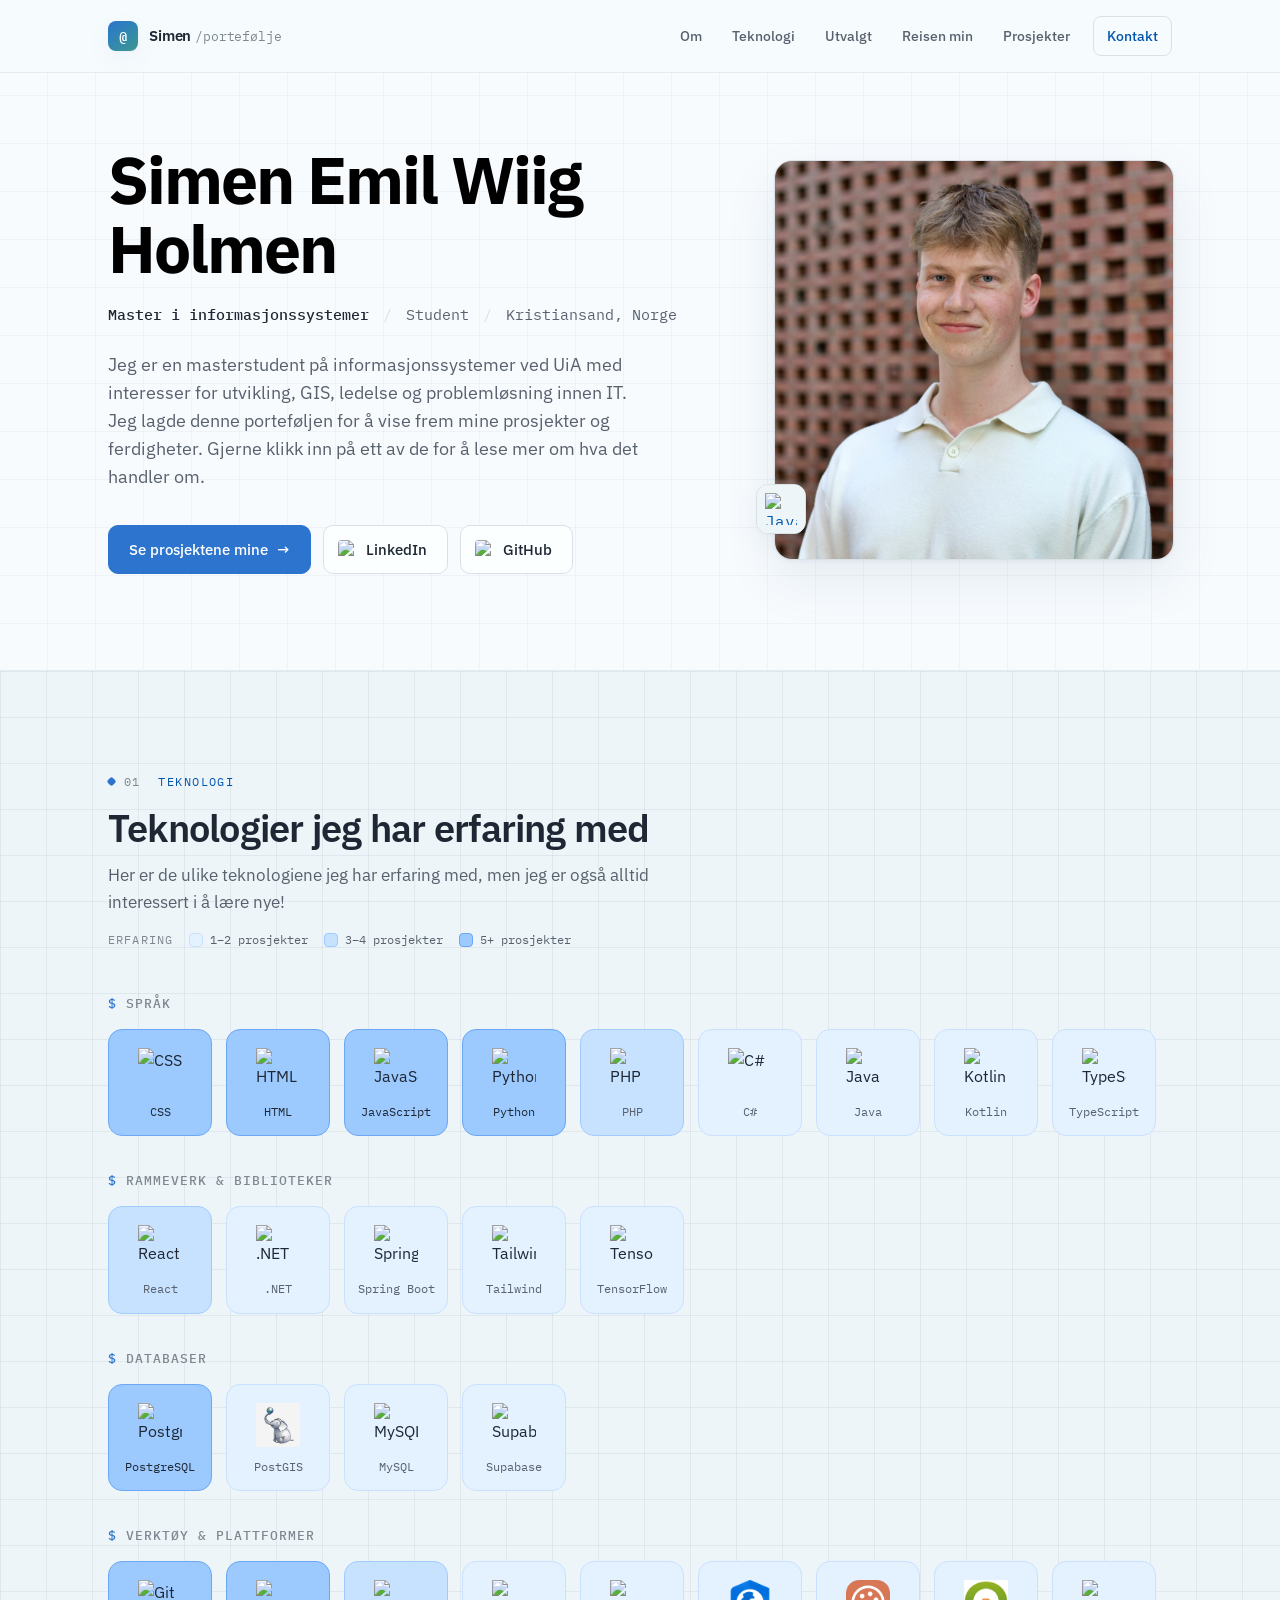
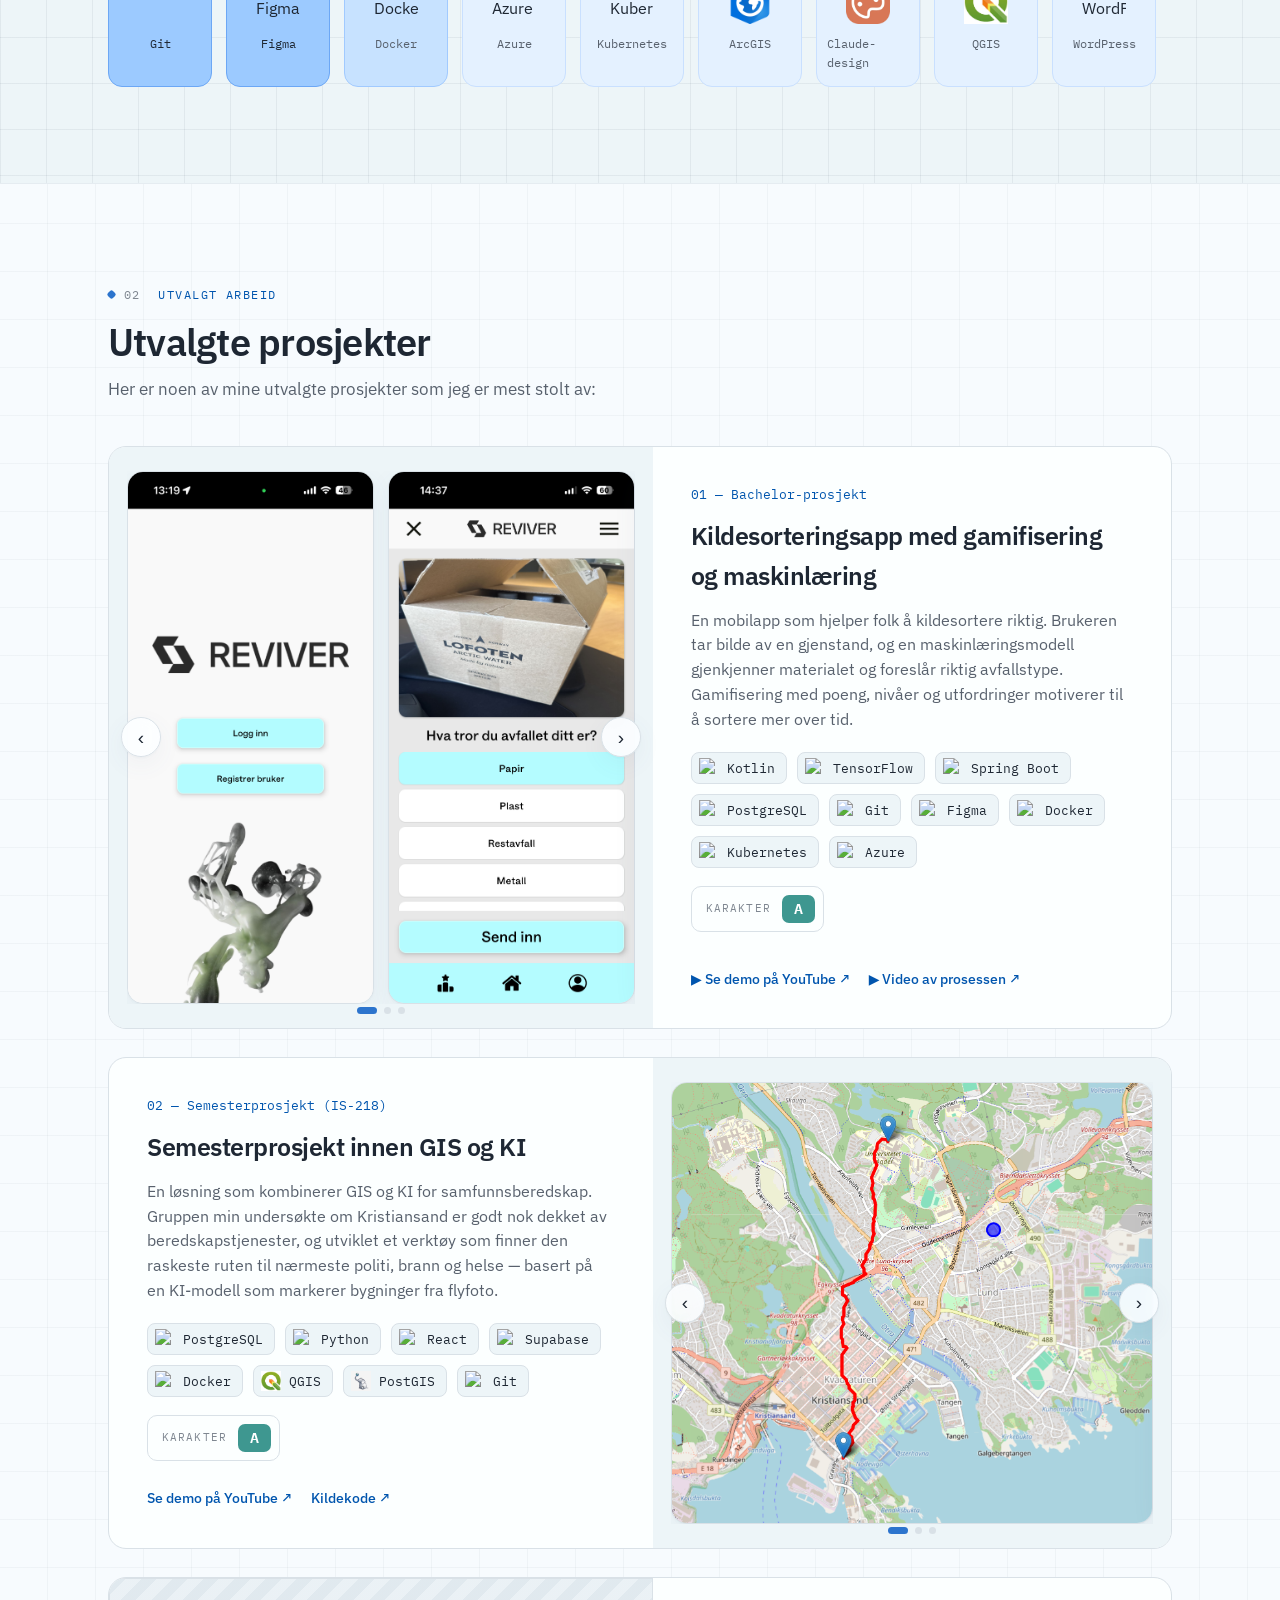
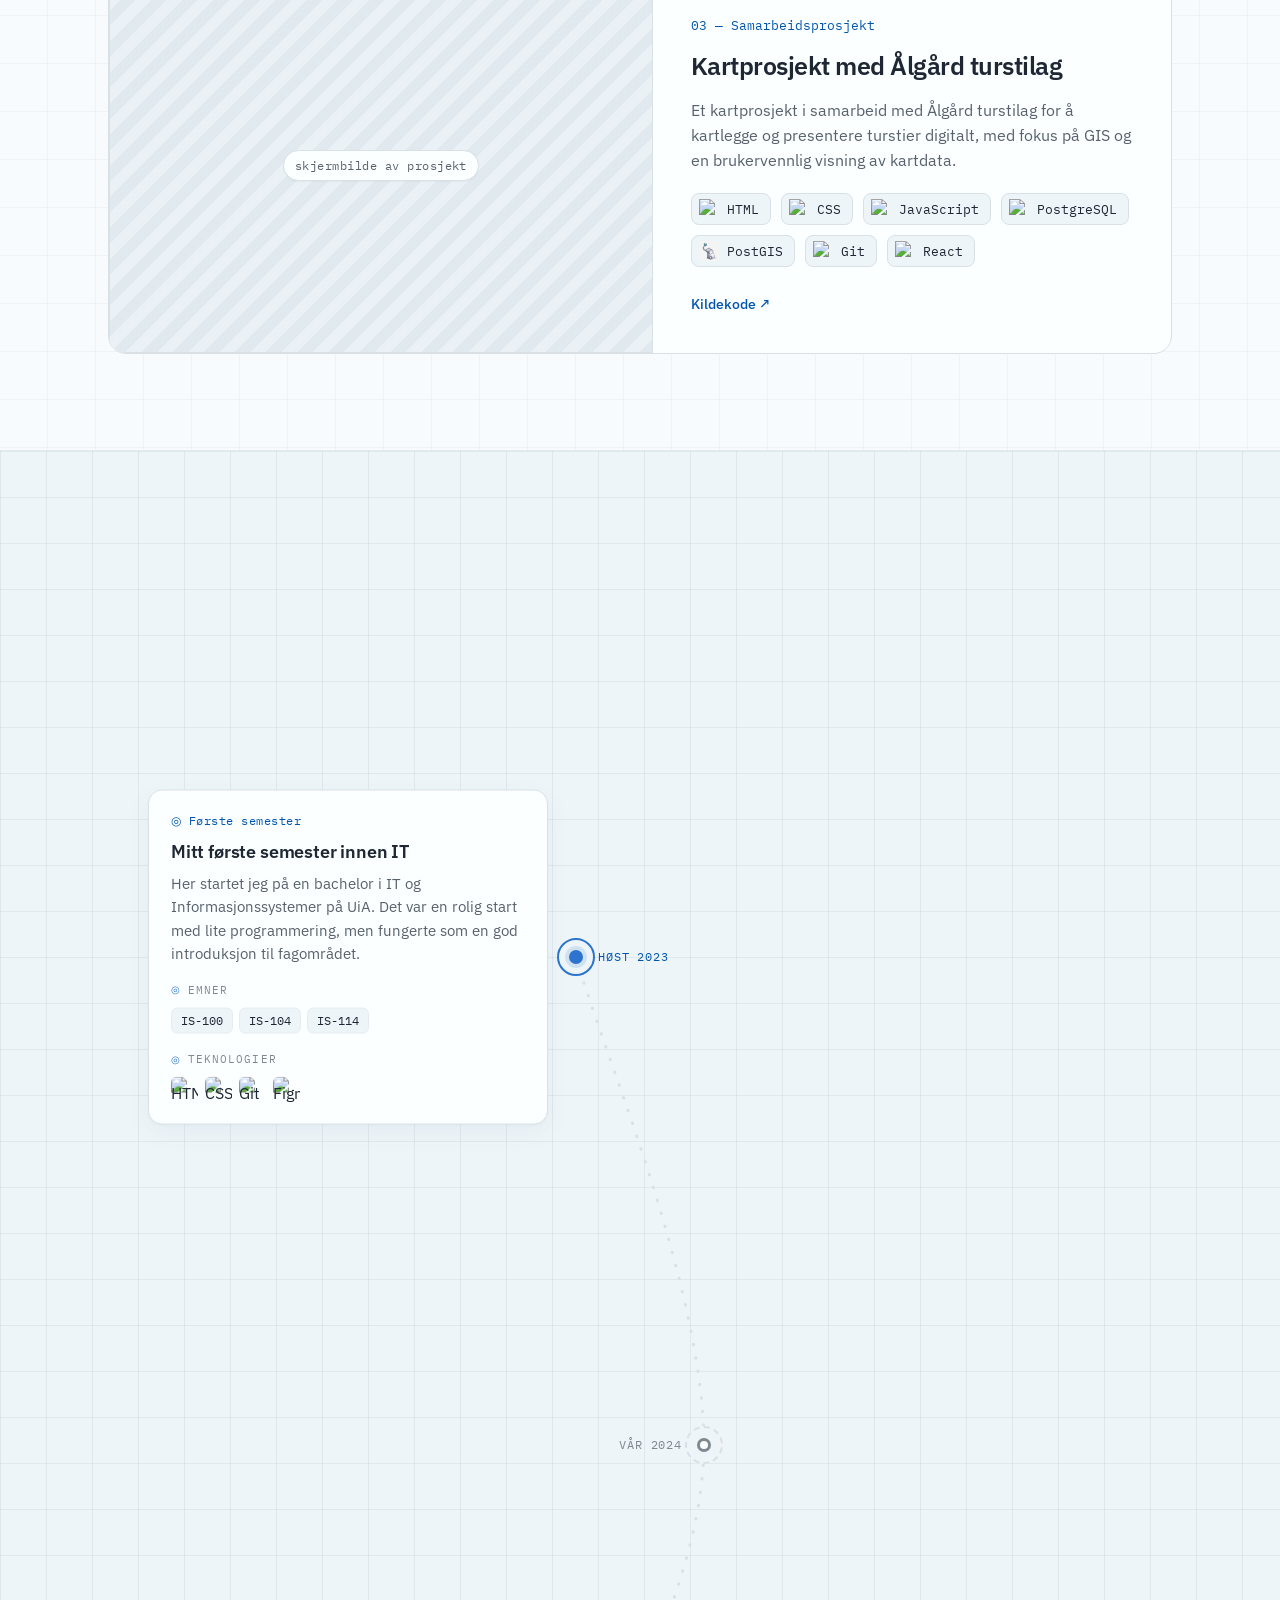
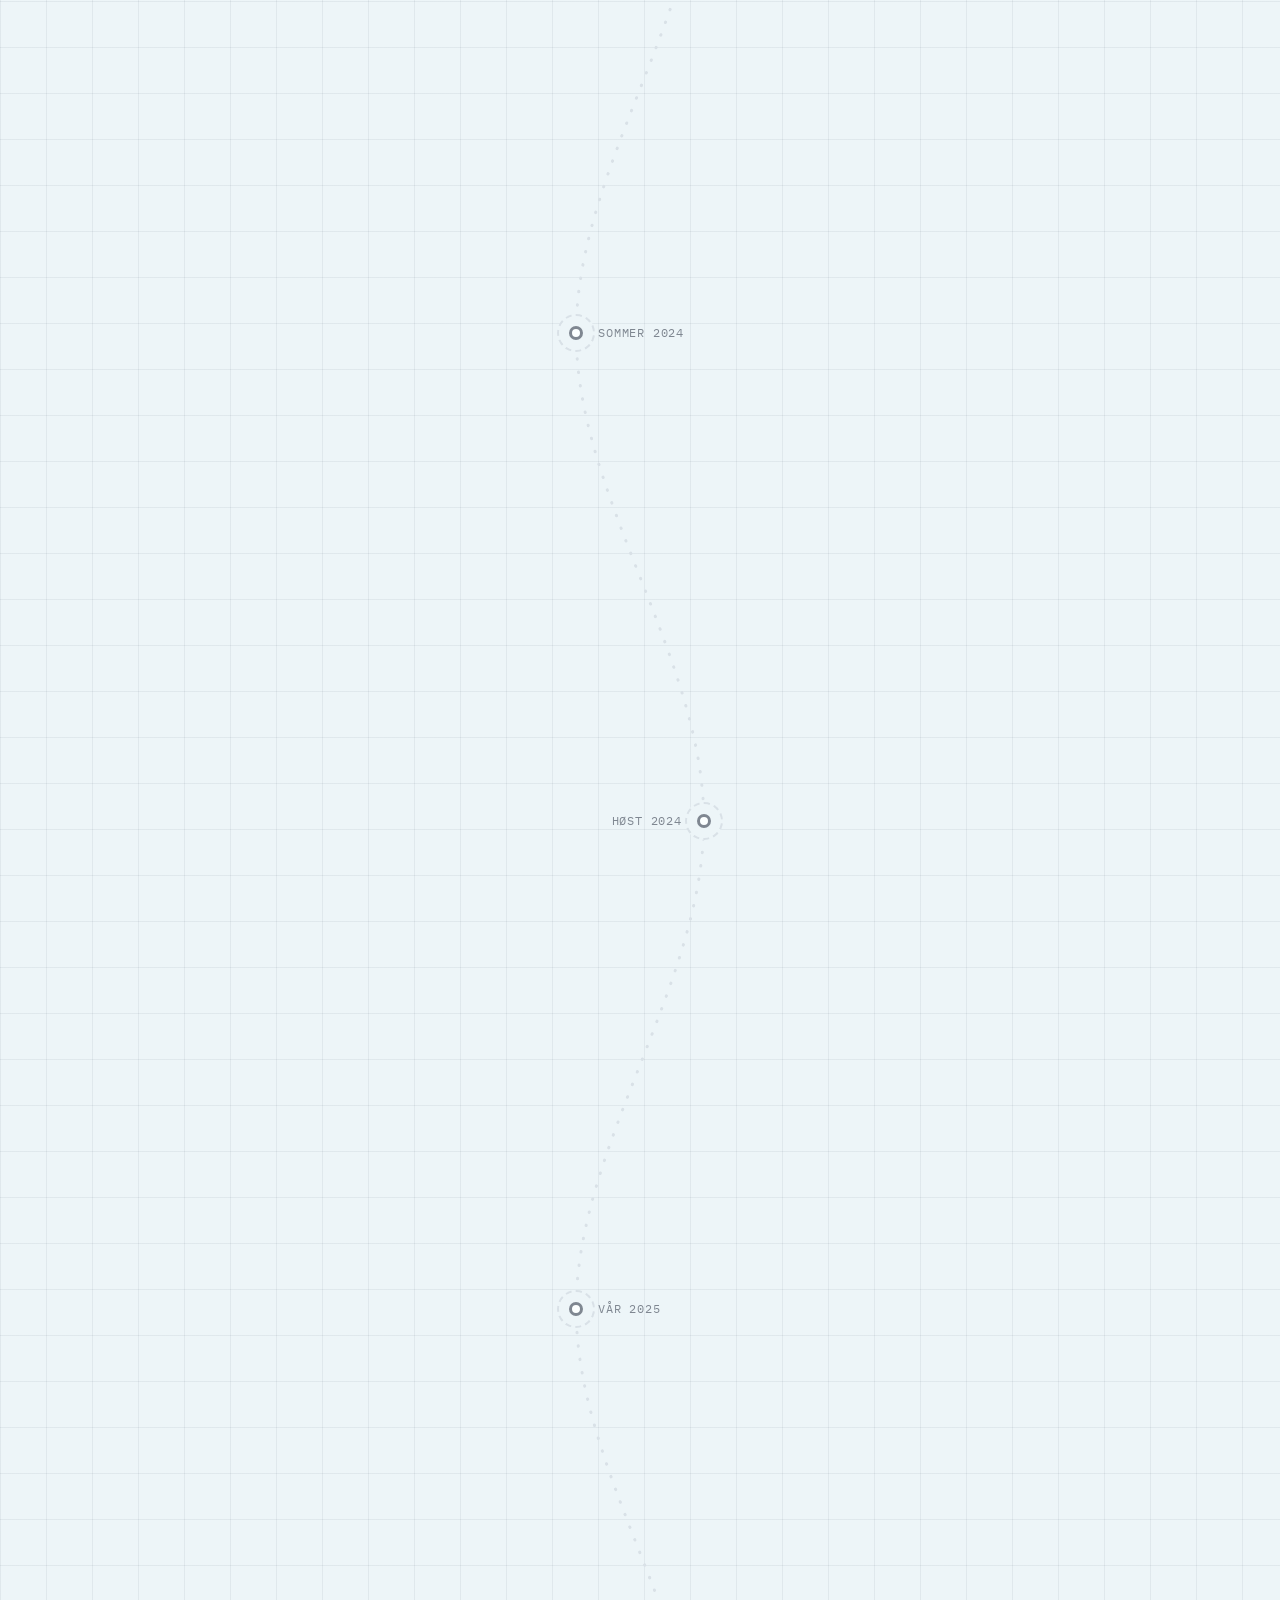
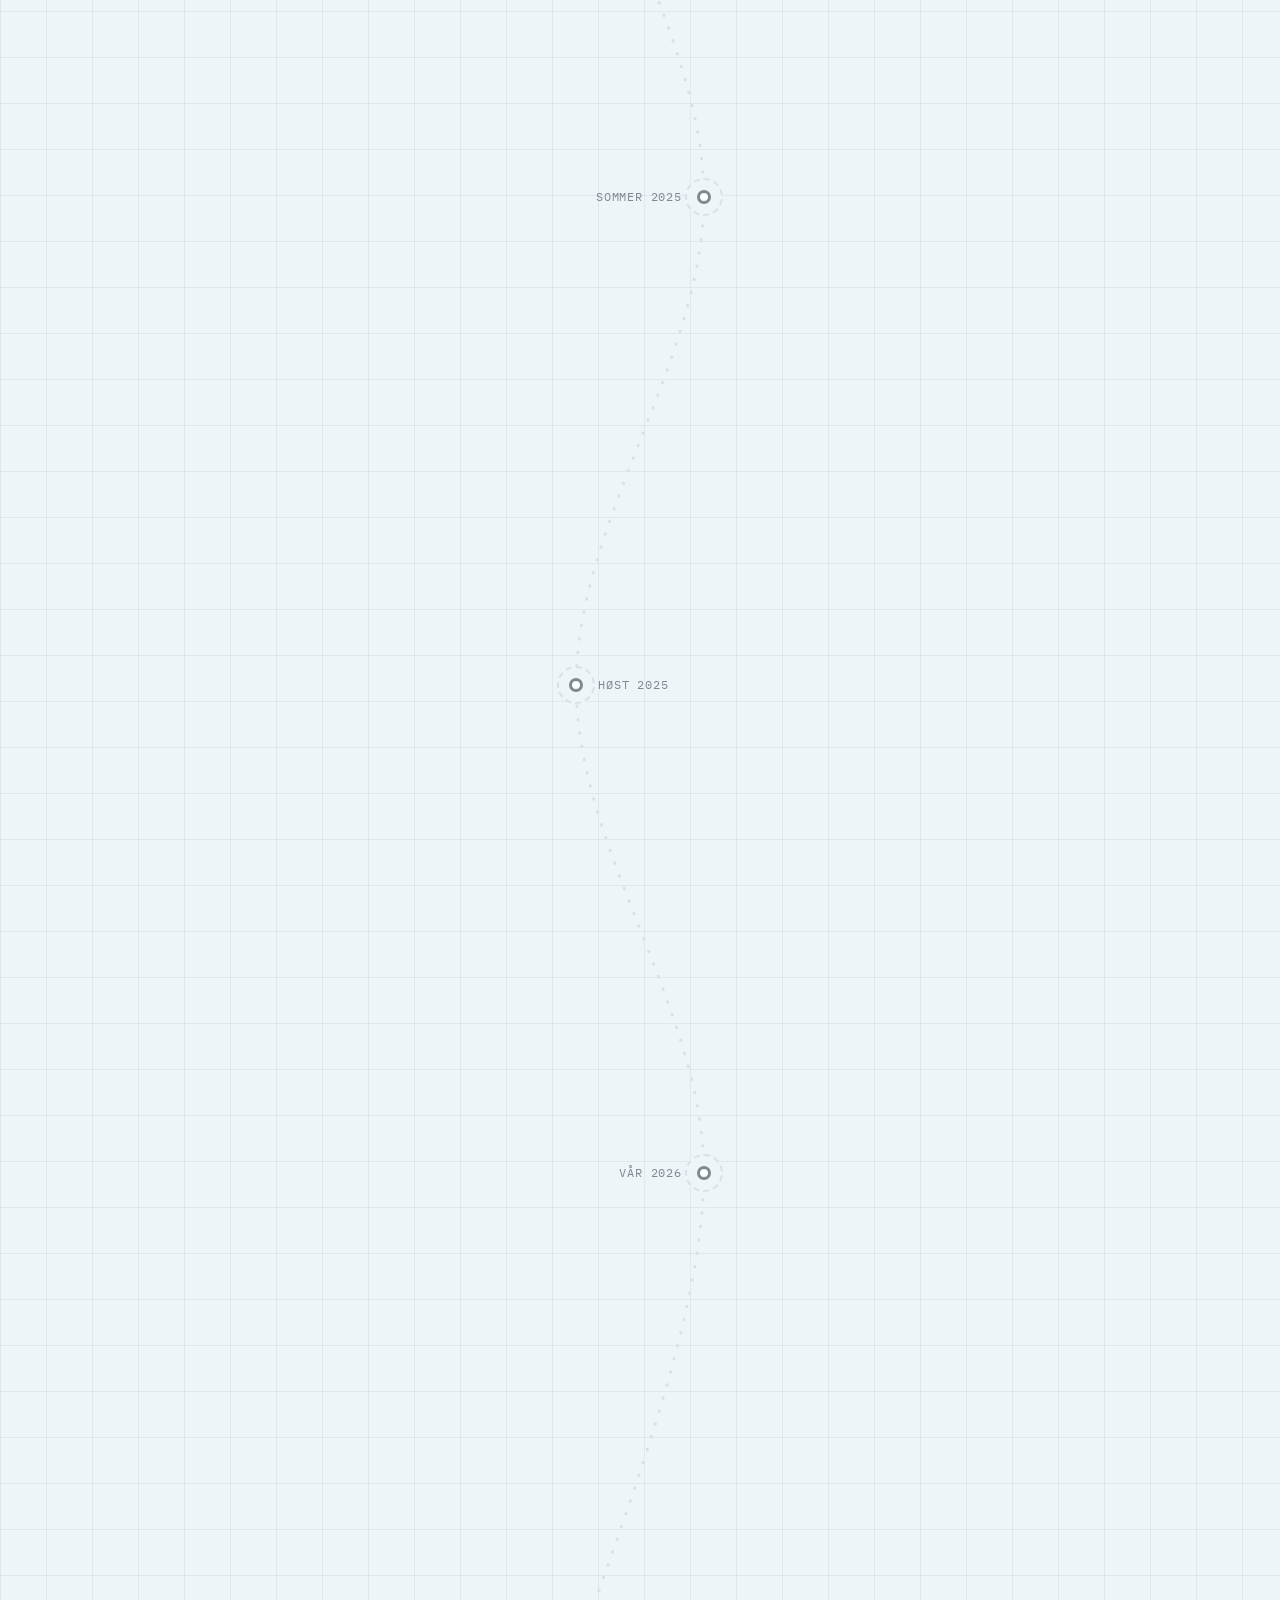
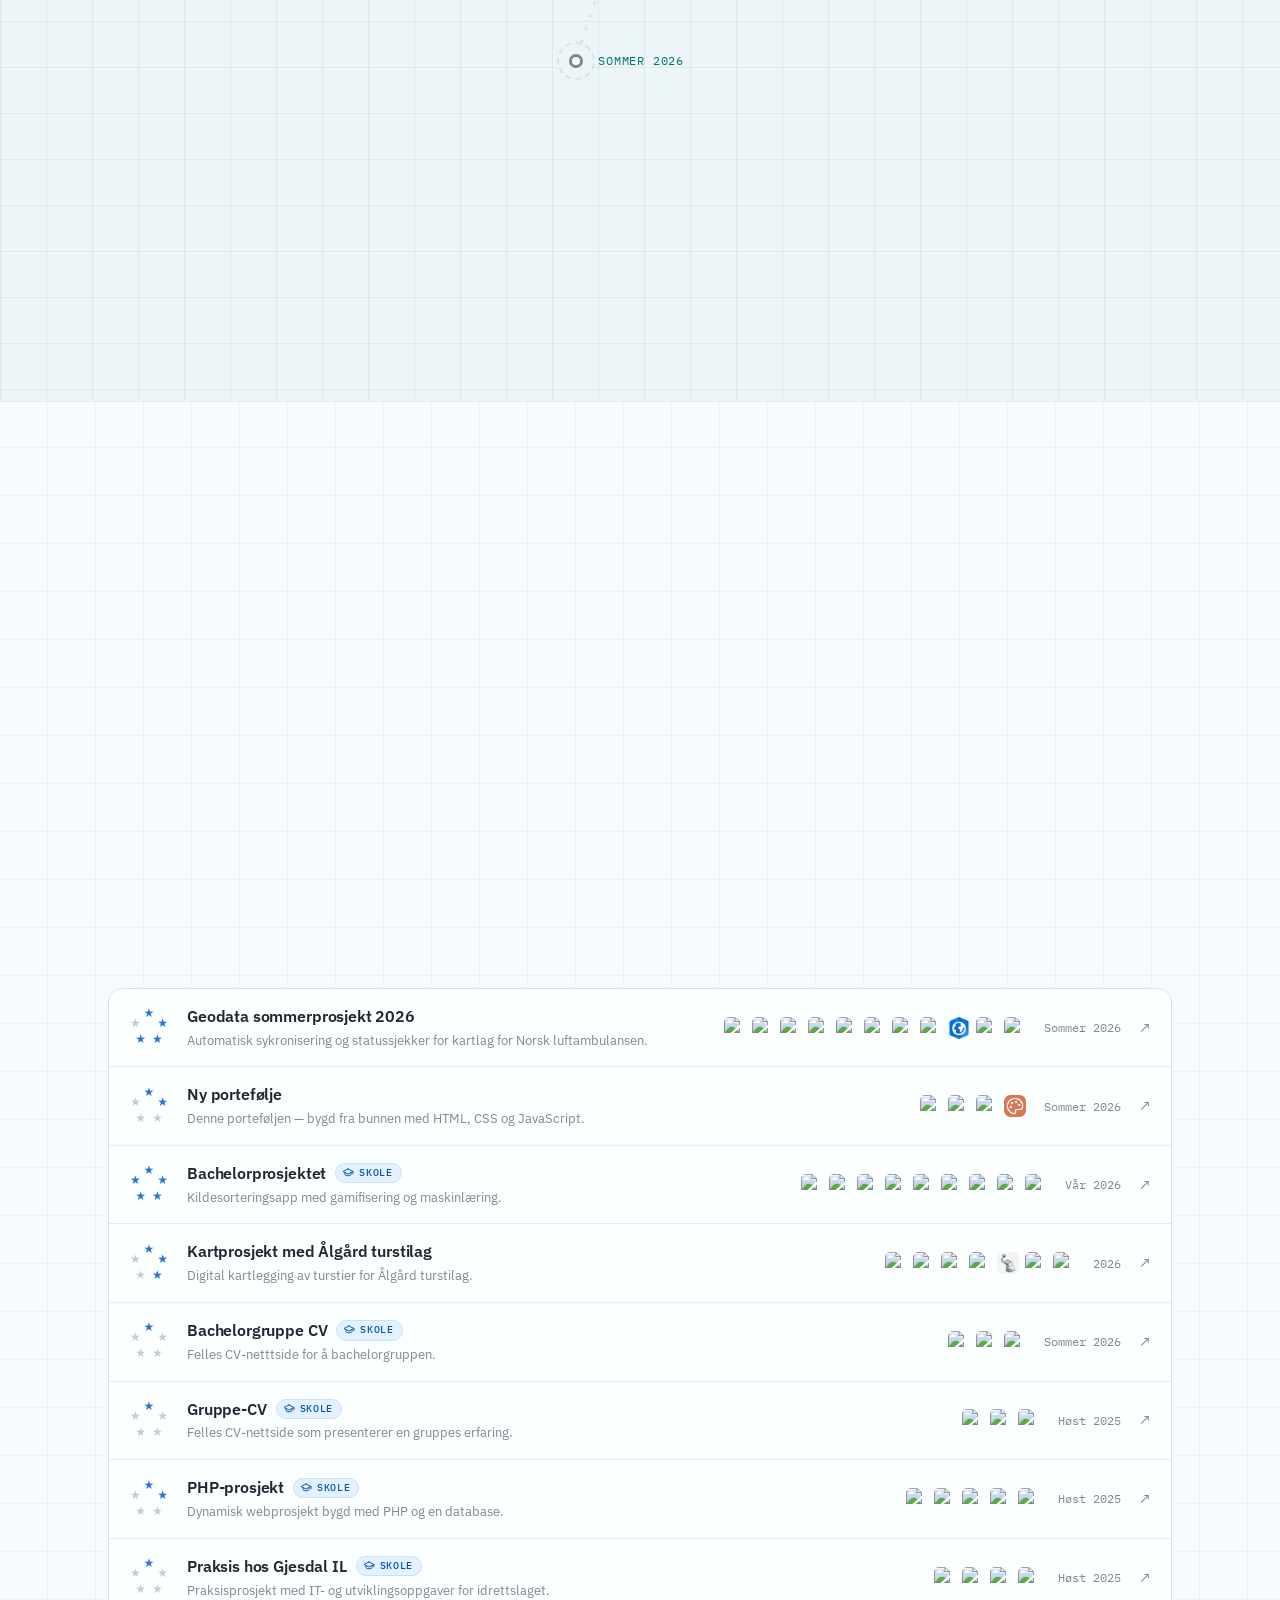
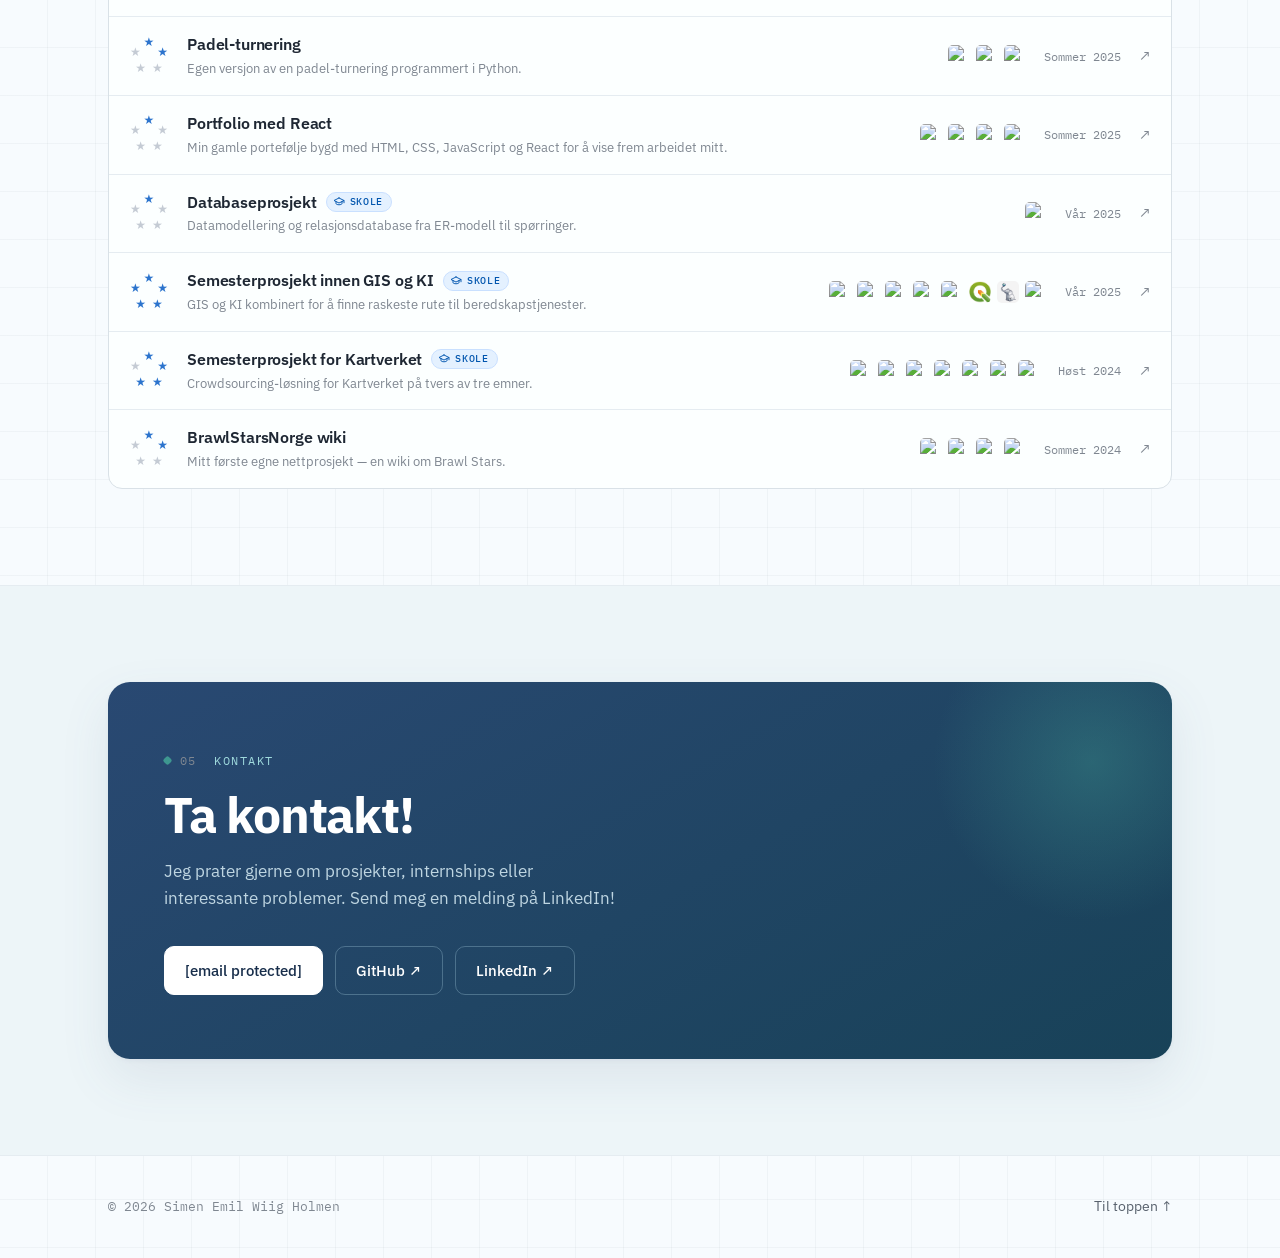
==== commit 91795f7a: "feat: oppdateringer" ====
--- a/Portfolio.html
+++ b/Portfolio.html
@@ -4,7 +4,7 @@
 <head>
   <meta charset="UTF-8" />
   <meta name="viewport" content="width=device-width, initial-scale=1.0" />
-  <title>Portefølje — Skisse</title>
+  <title>Portefølje</title>
   <link rel="preconnect" href="https://fonts.googleapis.com" />
   <link rel="preconnect" href="https://fonts.gstatic.com" crossorigin />
   <link
@@ -19,14 +19,14 @@
   <header class="nav">
     <div class="nav-inner">
       <a href="#top" class="brand">
-        <span class="mark">~</span>
+        <span class="mark">@</span>
         <span>Simen <span class="dom">/portefølje</span></span>
       </a>
       <nav class="links">
         <a href="#about">Om</a>
         <a href="#tech">Teknologi</a>
         <a href="#work">Utvalgt</a>
-        <a href="#story">Reise</a>
+        <a href="#story">Reisen min</a>
         <a href="#projects">Prosjekter</a>
         <a href="#contact" class="cta">Kontakt</a>
       </nav>
@@ -49,10 +49,10 @@
               <span>
               </span>
             </div>
-            <p class="lede">Jeg er en masterstudent på informasjonssystemer ved UiA med interesser for utvikling, GIS, ledelse og problemløsning innen IT. Her får du en oversikt over alle prosjektene jeg har jobbet med så langt, og hvilke teknologier jeg har lært gjennom dem. I tillegg kan du også se reisen min for å få en oversikt over hva jeg har gjort og hva jeg har lært, både innenfor og utenfor skolen.</p>
+            <p class="lede">Jeg er en masterstudent på informasjonssystemer ved UiA med interesser for utvikling, GIS, ledelse og problemløsning innen IT. Jeg lagde denne porteføljen for å vise frem mine prosjekter og ferdigheter. Gjerne klikk inn på ett av de for å lese mer om hva det handler om.</p>
             <div class="actions">
               <a href="#work" class="btn primary">Se prosjektene mine <span class="arr">→</span></a>
-              <a href="https://www.linkedin.com/" target="_blank" rel="noopener" class="btn btn-li"><img alt="LinkedIn"
+              <a href="https://www.linkedin.com/in/simenholmen" target="_blank" rel="noopener" class="btn btn-li"><img alt="LinkedIn"
                   loading="lazy" src="https://skillicons.dev/icons?i=linkedin" />LinkedIn</a>
               <a href="https://github.com/simholmen" target="_blank" rel="noopener" class="btn btn-li"><img alt="GitHub"
                   loading="lazy" src="https://skillicons.dev/icons?i=github" />GitHub</a>
@@ -75,7 +75,7 @@
       <div class="wrap">
         <div class="sec-head reveal">
           <span class="label"><span class="num">01</span> &nbsp;Teknologi</span>
-          <h2>Verktøy jeg har erfaring med</h2>
+          <h2>Teknologier jeg har erfaring med</h2>
           <p>Her er de ulike teknologiene jeg har erfaring med, men jeg er også alltid interessert i å lære nye!</p>
           <div class="lvl-legend">
             <span class="ll-title">Erfaring</span>
@@ -104,7 +104,7 @@
     <section id="story" class="mapsec">
       <div class="wrap">
         <div class="sec-head reveal">
-          <span class="label"><span class="num">03</span> &nbsp;Ruten</span>
+          <span class="label"><span class="num">03</span> &nbsp;Reisen min</span>
           <h2>Hvordan jeg kom hit</h2>
           <p>Her er alt jeg har gjort til nå.</p>
         </div>
@@ -243,6 +243,8 @@
                       src="https://skillicons.dev/icons?i=tailwind" /></span>
                   <span class="stech has-tip" data-tip=".NET"><img alt=".NET" loading="lazy"
                       src="https://skillicons.dev/icons?i=dotnet" /></span>
+                  <span class="stech has-tip" data-tip="Git"><img alt="Git" loading="lazy"
+                      src="https://skillicons.dev/icons?i=git" /></span>
                 </div>
               </div>
             </div>
@@ -372,6 +374,10 @@
                   <button class="sg-btn sg-prev" type="button" aria-label="Forrige bilde">‹</button>
                   <button class="sg-btn sg-next" type="button" aria-label="Neste bilde">›</button>
                   <div class="sg-dots" role="tablist" aria-label="Bilder"></div>
+                </div>
+                <div class="stop-emner">
+                  <span class="stop-sub">Emner</span>
+                  <div class="emner-list"><span class="has-tip" data-tip="Praksisprosjekt">IS-314</span></div>
                 </div>
                 <span class="stop-sub">Teknologier</span>
                 <div class="stop-tech">
@@ -403,9 +409,33 @@
               <div class="stop-card">
                 <div class="wp">&#9873; akkurat nå<span class="wp-date"> · Sommer 2026</span></div>
                 <h4>Det jeg gjør nå</h4>
-                <p>Akkurat nå er jeg ferdig med bachelorgraden og fortsetter på master i informasjonssystemer ved UiA.
-                  Før det skal jeg være med på et spennende sommerprosjekt hos Geodata</p>
-                <img class="stop-img" alt="Sommerprosjekt hos Geodata" loading="lazy" src="assets/personal/geodata-sommer-2026.jpg" />
+                <p>Akkurat nå er jeg sommerstudent hos Geodata, hvor jeg jobber med et veildig
+                  spennende prosjekt for Norsk luftambulanse, hvor vi utvikler et automatiske tester og synkroniseringer
+                  for å få en status over kartlagene som brukes i appen deres.
+                </p>
+                <img class="stop-img" alt="Sommerprosjekt hos Geodata" loading="lazy"
+                  src="assets/personal/geodata-sommer-2026.jpg" />
+                <span class="stop-sub">Teknologier</span>
+                <div class="stop-tech">
+                  <span class="stech has-tip" data-tip="Python"><img alt="Python" loading="lazy"
+                      src="https://skillicons.dev/icons?i=python" /></span>
+                  <span class="stech has-tip" data-tip="React"><img alt="React" loading="lazy"
+                      src="https://skillicons.dev/icons?i=react" /></span>
+                  <span class="stech has-tip" data-tip="Kubernetes"><img alt="Kubernetes" loading="lazy"
+                      src="https://skillicons.dev/icons?i=kubernetes" /></span>
+                  <span class="stech has-tip" data-tip="Docker"><img alt="Docker" loading="lazy"
+                      src="https://skillicons.dev/icons?i=docker" /></span>
+                  <span class="stech has-tip" data-tip="Figma"><img alt="Figma" loading="lazy"
+                      src="https://skillicons.dev/icons?i=figma" /></span>
+                  <span class="stech has-tip" data-tip="Azure"><img alt="Azure" loading="lazy"
+                      src="https://skillicons.dev/icons?i=azure" /></span>
+                  <span class="stech has-tip" data-tip="TypeScript"><img alt="TypeScript" loading="lazy"
+                      src="https://skillicons.dev/icons?i=typescript" /></span>
+                  <span class="stech has-tip" data-tip="Git"><img alt="Git" loading="lazy"
+                      src="https://skillicons.dev/icons?i=git" /></span>
+                  <span class="stech has-tip" data-tip="ArcGIS"><img alt="ArcGIS" loading="lazy"
+                      src="assets/projects/arcgis.png" /></span>
+                </div>
               </div>
             </div>
           </div>
@@ -460,7 +490,9 @@
           <p>Jeg prater gjerne om prosjekter, internships eller interessante problemer. Send meg en melding på LinkedIn!
           </p>
           <div class="contact-actions">
-            <a href="/cdn-cgi/l/email-protection#53203a3e363d7d363e3a3f7d243a3a3413343e323a3f7d303c3e" class="btn light"><span class="__cf_email__" data-cfemail="d3a0babeb6bdfdb6bebabffda4babab493b4beb2babffdb0bcbe">[email&#160;protected]</span></a>
+            <a href="/cdn-cgi/l/email-protection#53203a3e363d7d363e3a3f7d243a3a3413343e323a3f7d303c3e"
+              class="btn light"><span class="__cf_email__"
+                data-cfemail="d3a0babeb6bdfdb6bebabffda4babab493b4beb2babffdb0bcbe">[email&#160;protected]</span></a>
             <a href="#" class="btn ghost">GitHub ↗</a>
             <a href="#" class="btn ghost">LinkedIn ↗</a>
           </div>
--- a/style.css
+++ b/style.css
@@ -913,6 +913,28 @@
       width: 20px;
     }
 
+    /* galleries with one photo per page (no side-by-side pair) fill the row's
+     full height instead of the single image sitting half-width with an empty
+     gap next to it — same padded, bordered card look as the 2-up galleries */
+    .feat-gallery.fg-single {
+      align-items: stretch;
+    }
+
+    .feat-gallery.fg-single .fg-viewport,
+    .feat-gallery.fg-single .fg-track,
+    .feat-gallery.fg-single .fg-page {
+      height: 100%;
+    }
+
+    .feat-gallery.fg-single .fg-page {
+      grid-template-columns: 1fr;
+    }
+
+    .feat-gallery.fg-single .fg-page img {
+      height: 100%;
+      object-fit: cover;
+    }
+
     /* featured project panel filled with a single photo */
     .feat-media.feat-photo {
       display: block;
@@ -1144,10 +1166,6 @@
       pointer-events: none;
     }
 
-    .stop:last-child {
-      min-height: 248px;
-    }
-
     /* the full-height .stop boxes would otherwise overlap the tall cards' overflow
      and steal hover — only the real interactive children should catch pointers */
     .stop-card,
@@ -1326,6 +1344,10 @@
 
     .stop-photo:has(img) {
       height: auto;
+    }
+
+    .stop-photo:not(:has(img)) {
+      display: none;
     }
 
     .stop-photo span {
@@ -1553,10 +1575,6 @@
         min-height: 440px;
       }
 
-      .stop:last-child {
-        min-height: 300px;
-      }
-
       .stop .pin {
         left: 22px !important;
       }
